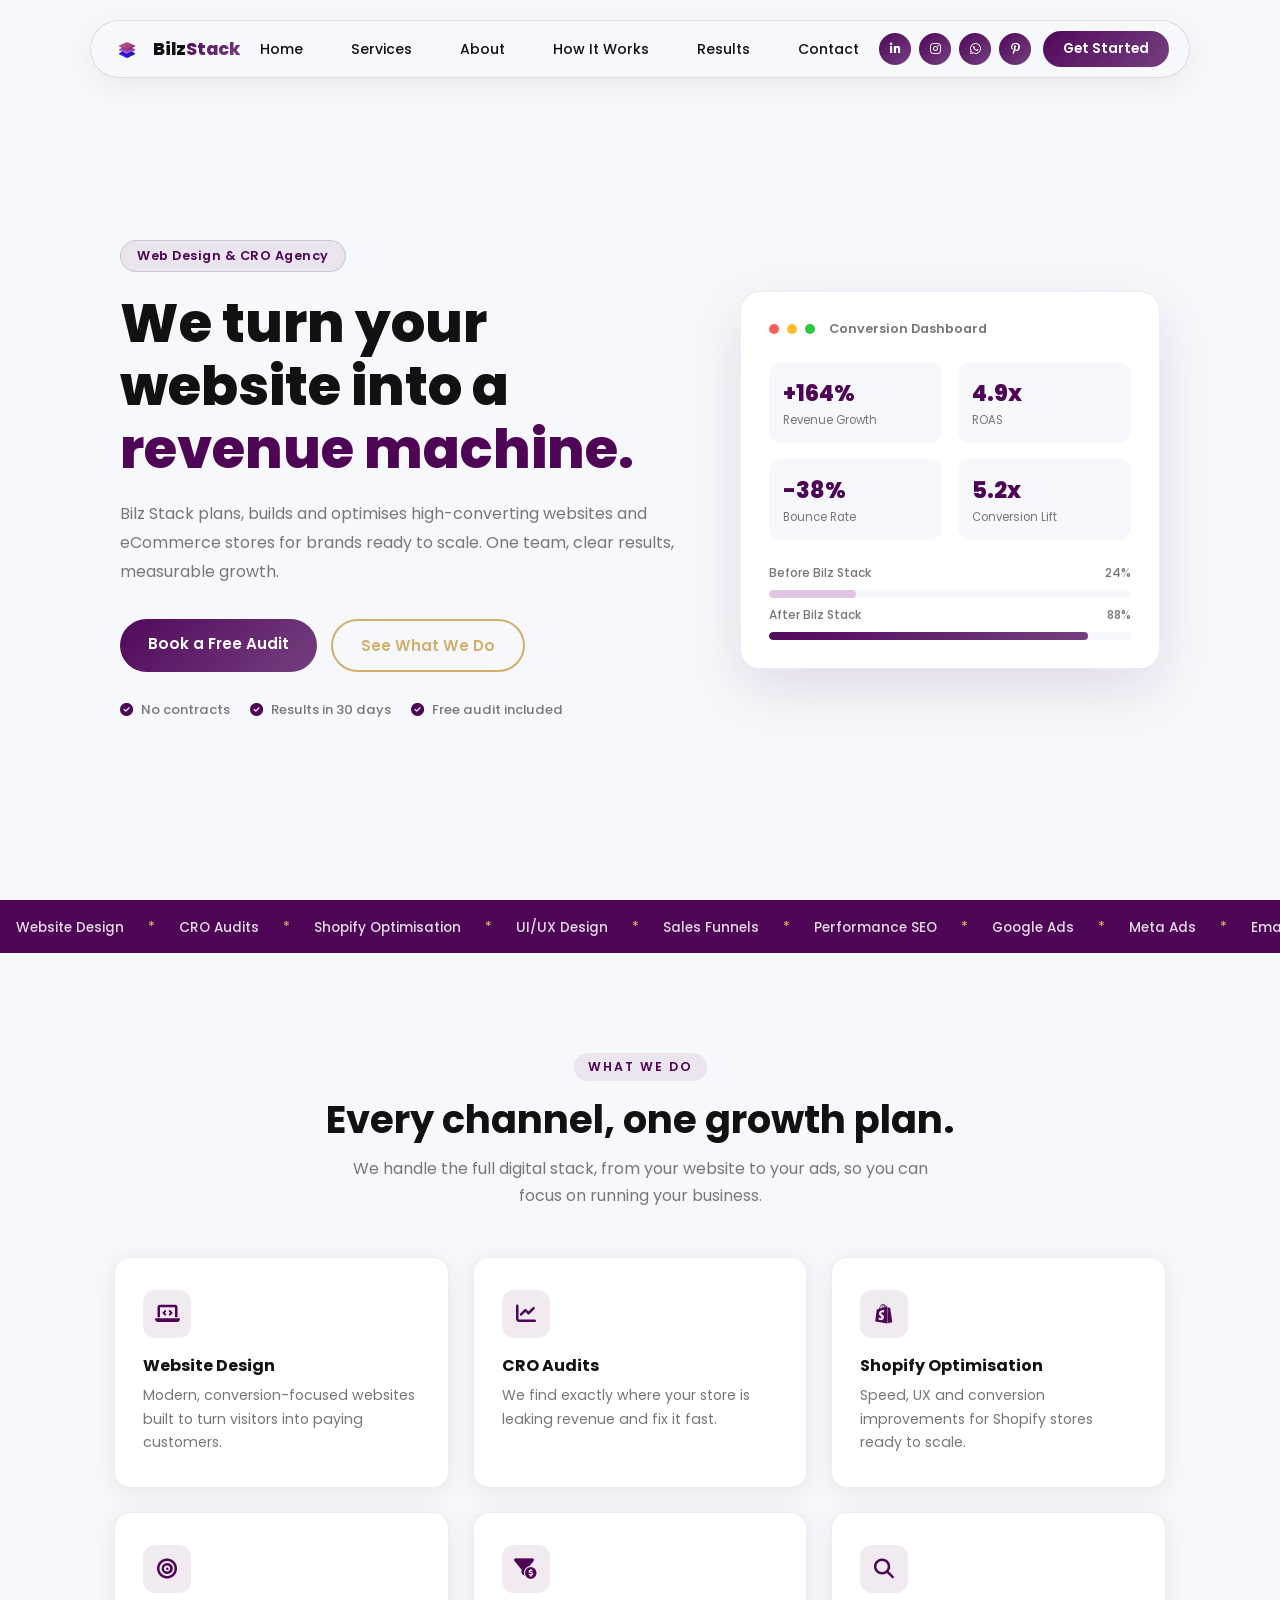
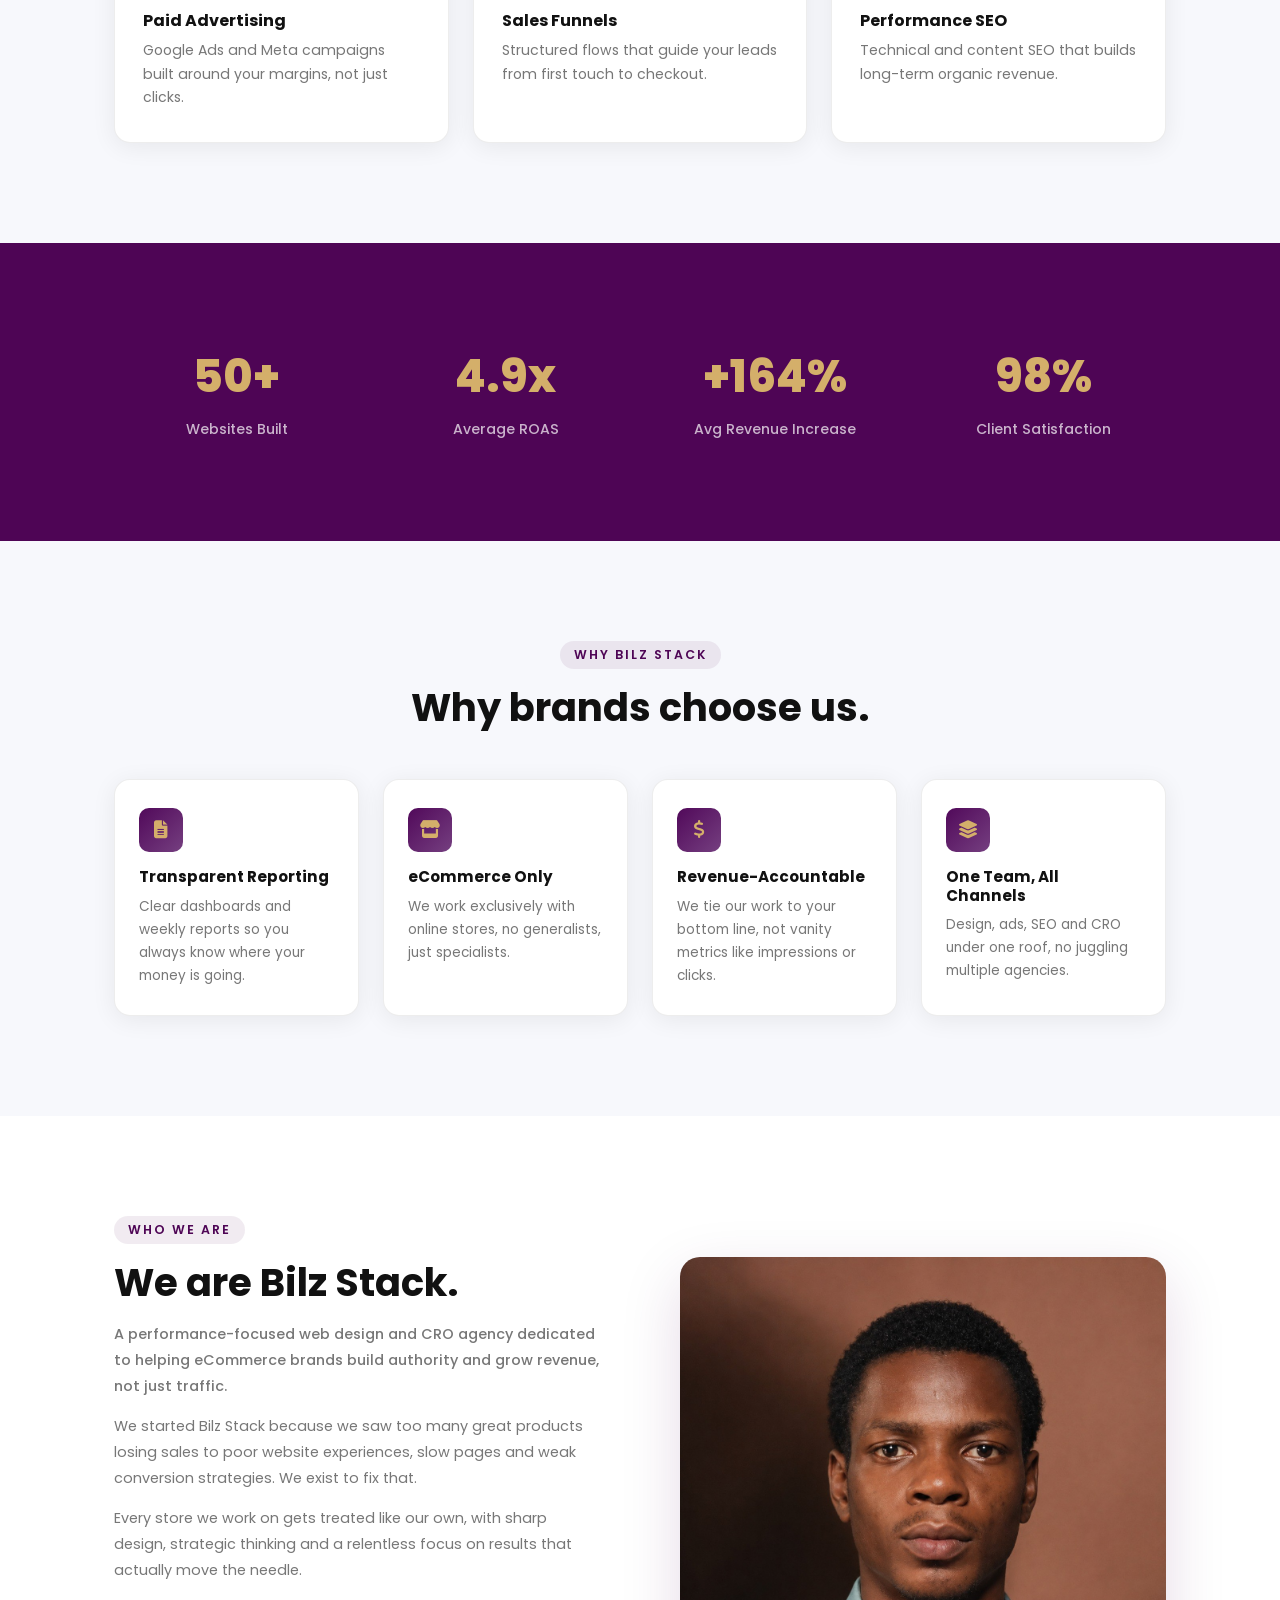
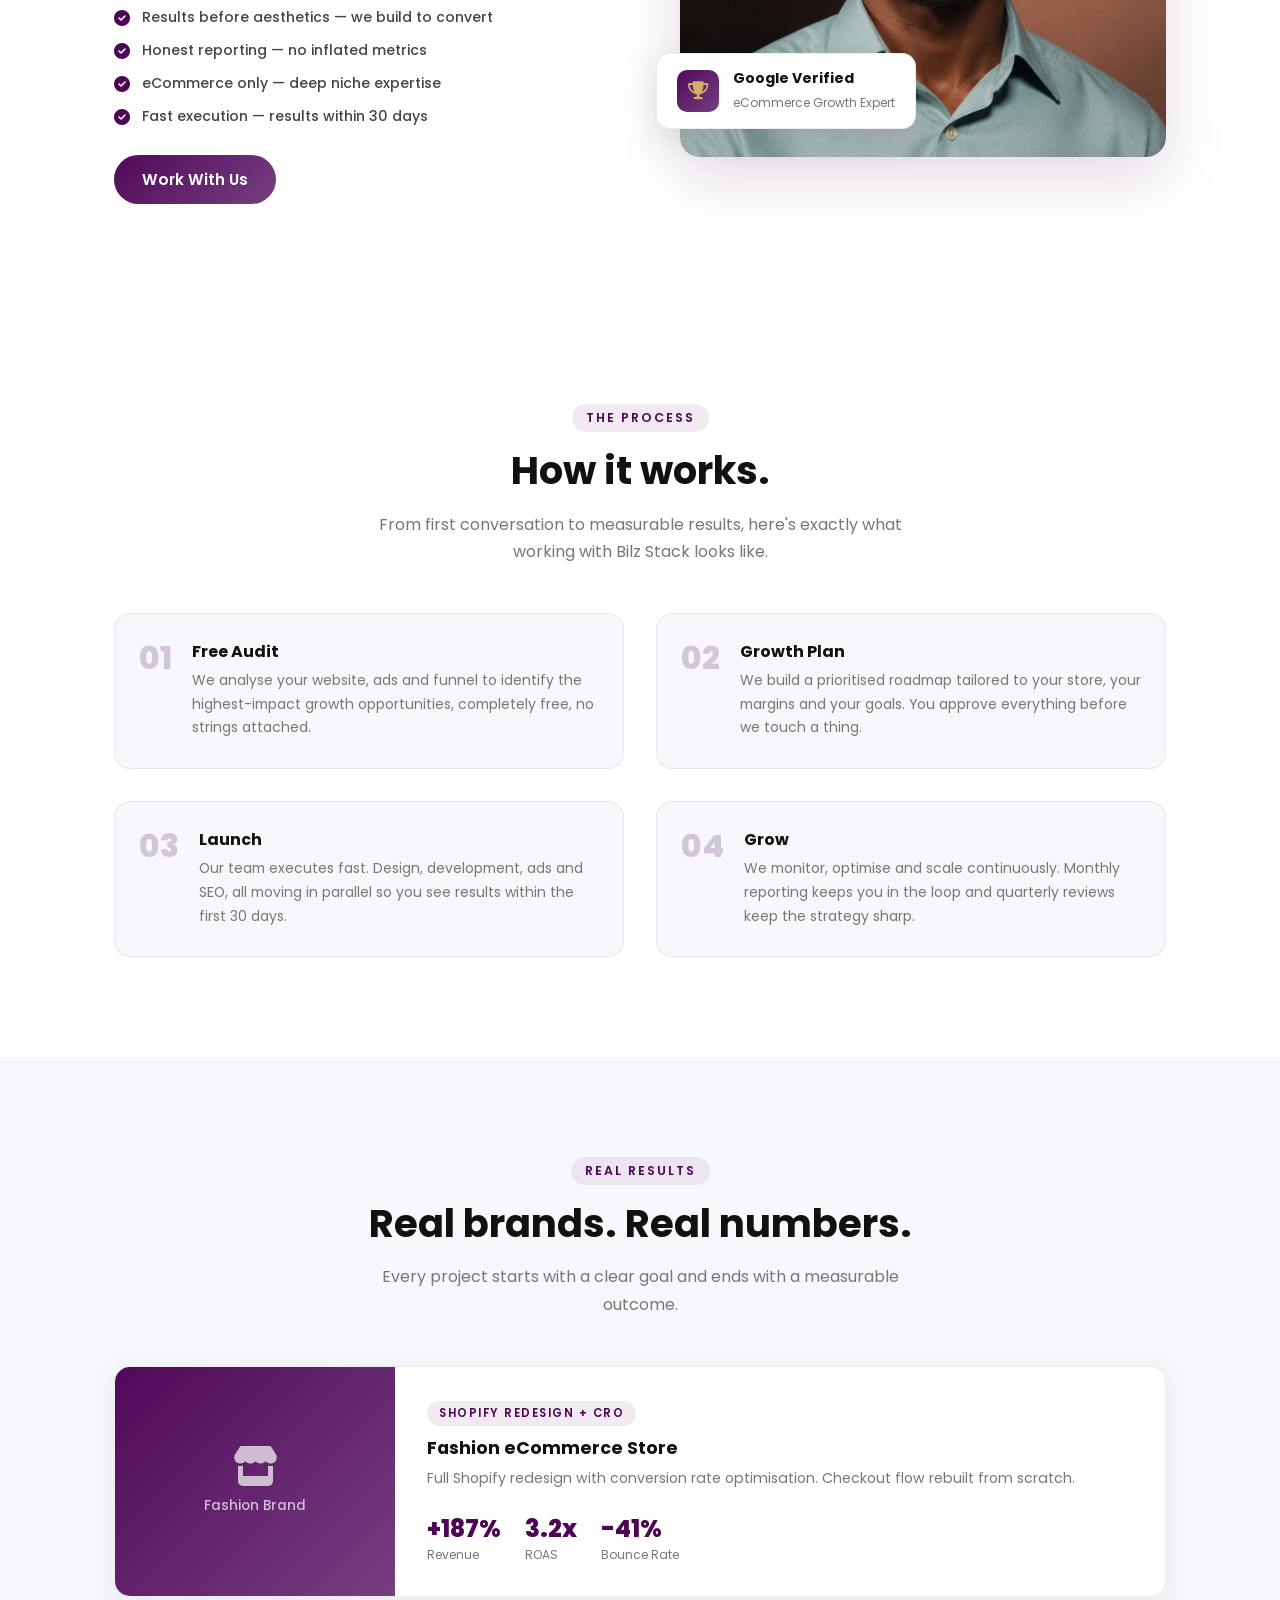
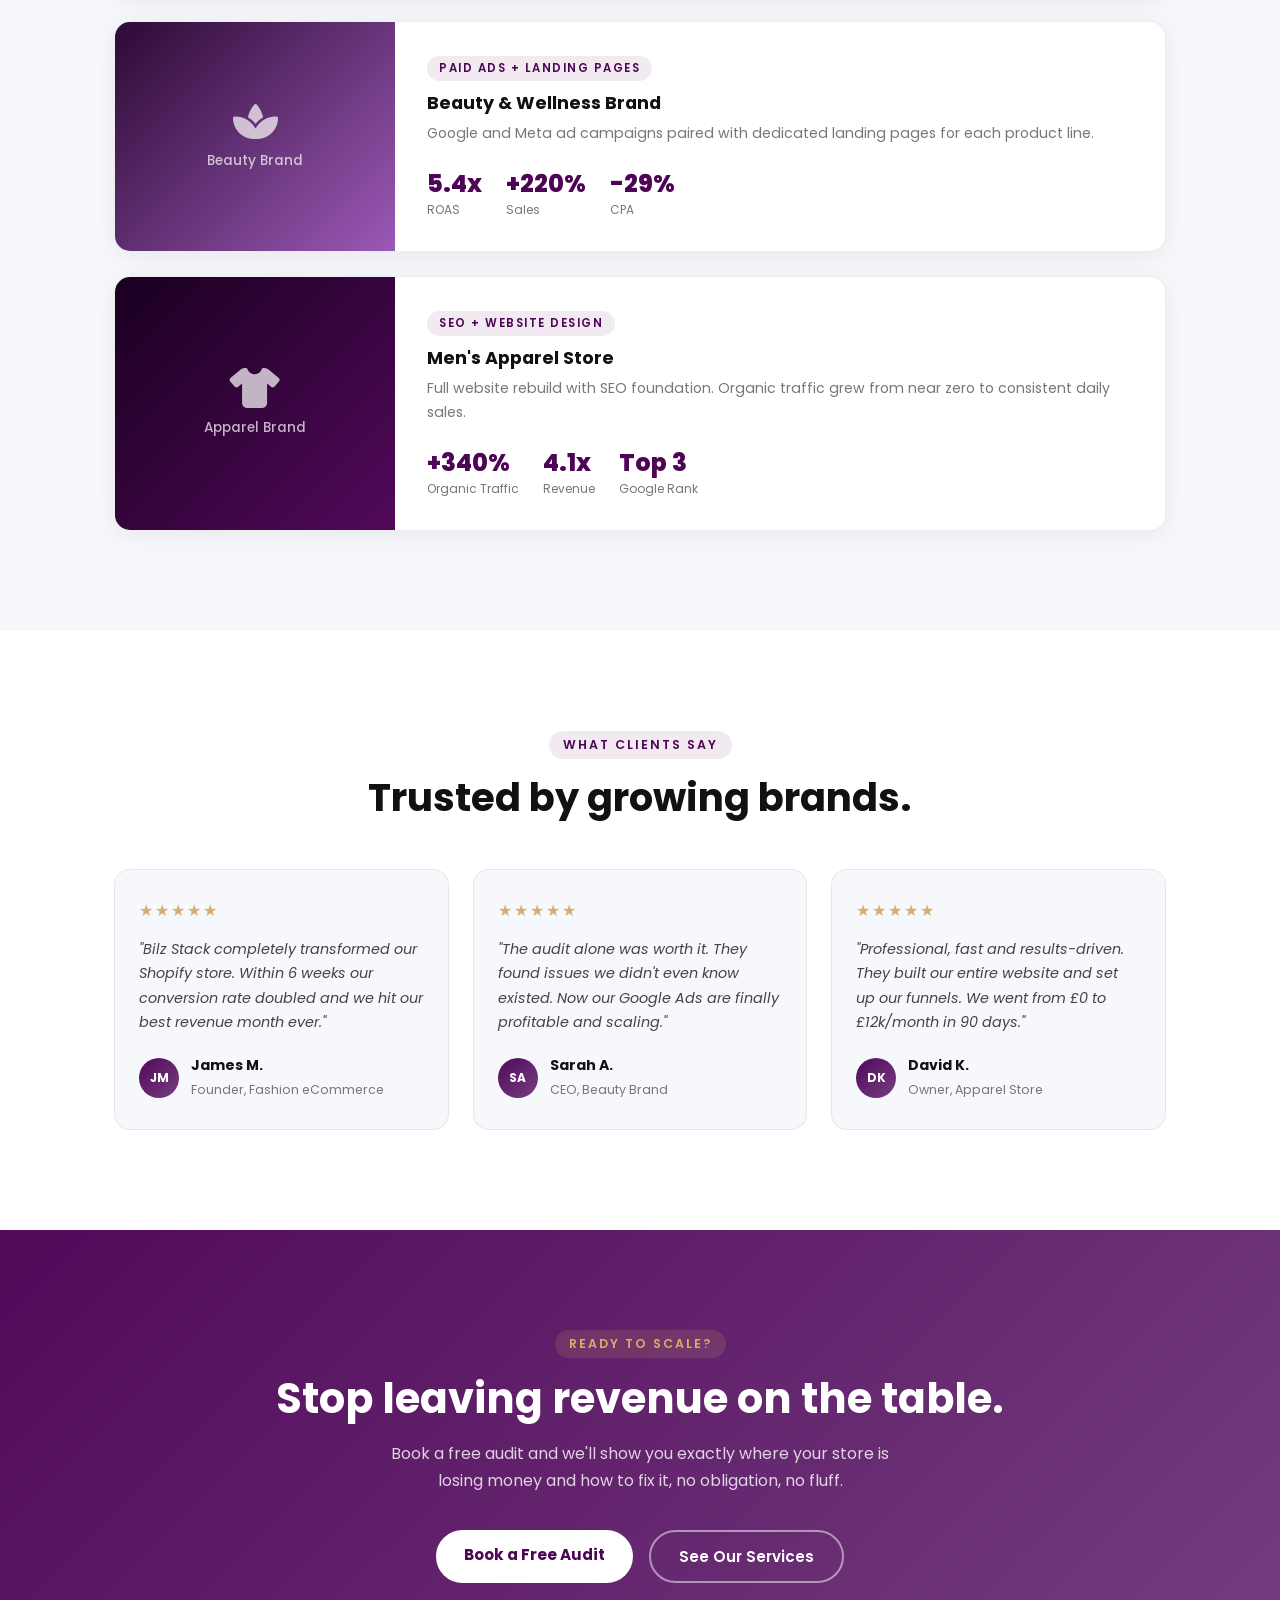
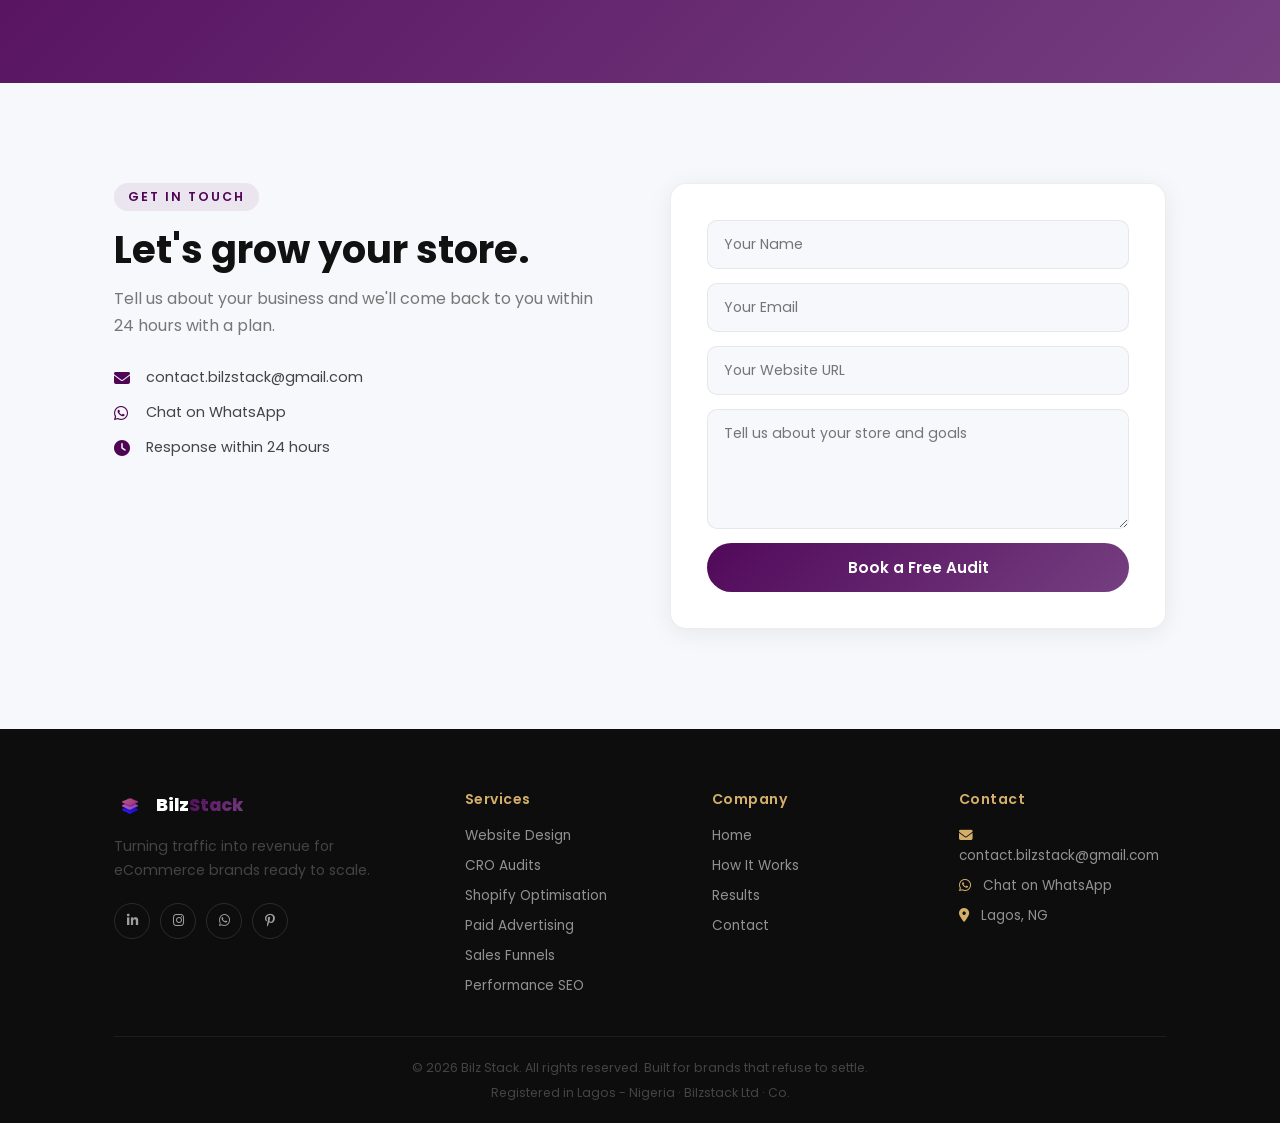
==== index.html @ 9644d984 "Update index.html" ====
<!DOCTYPE html>
<html lang="en">
<head>
  <meta charset="UTF-8">
  <meta name="viewport" content="width=device-width, initial-scale=1.0">
  <meta name="description" content="Bilz Stack — Strategic web design, CRO and digital marketing helping eCommerce brands build authority and increase revenue.">
  <title>Bilz Stack | Web Design & CRO Agency</title>
  <link href="https://fonts.googleapis.com/css2?family=Poppins:wght@300;400;500;600;700;800&display=swap" rel="stylesheet">
  <link rel="stylesheet" href="https://cdnjs.cloudflare.com/ajax/libs/font-awesome/6.5.0/css/all.min.css">
  <link rel="stylesheet" href="therealbilz.css">
</head>

<body>

  <!-- NAV -->
  <header class="nav-wrapper">
    <nav id="mainNav">
      <div class="nav-logo">
        <img src="assets/logo.png" alt="Bilz Stack" class="logo">
        <span class="nav-brand">Bilz<span>Stack</span></span>
      </div>
      <div class="nav-links" id="navLinks">
        <a href="#home">Home</a>
        <a href="#services">Services</a>
        <a href="#about">About</a>
        <a href="#how-it-works">How It Works</a>
        <a href="#results">Results</a>
        <a href="#contact">Contact</a>
      </div>
      <div class="nav-right">
        <div class="nav-socials">
          <a href="https://www.linkedin.com/in/okende-bilal-8105b73aa/" target="_blank" aria-label="LinkedIn"><i class="fab fa-linkedin-in"></i></a>
          <a href="https://www.instagram.com/bilz_stack/" target="_blank" aria-label="Instagram"><i class="fab fa-instagram"></i></a>
          <a href="https://wa.me/2347040472936" target="_blank" aria-label="WhatsApp"><i class="fab fa-whatsapp"></i></a>
          <a href="https://pin.it/4dkj9r1wr" target="_blank" aria-label="Pinterest"><i class="fab fa-pinterest-p"></i></a>
        </div>
        <a href="#contact" class="nav-cta">Get Started</a>
        <button class="hamburger" id="hamburger" aria-label="Menu">
          <span></span><span></span><span></span>
        </button>
      </div>
    </nav>
  </header>

  <!-- MOBILE MENU -->
  <div class="mobile-menu" id="mobileMenu">
    <div class="mobile-menu-inner">
      <div class="mobile-menu-links">
        <a href="#home" class="mobile-link">Home</a>
        <a href="#services" class="mobile-link">Services</a>
        <a href="#how-it-works" class="mobile-link">How It Works</a>
        <a href="#results" class="mobile-link">Results</a>
        <a href="#contact" class="mobile-link">Contact</a>
      </div>
      <div class="mobile-menu-socials">
        <a href="https://www.linkedin.com/in/okende-bilal-8105b73aa/" target="_blank"><i class="fab fa-linkedin-in"></i></a>
        <a href="https://www.instagram.com/bilz_stack/" target="_blank"><i class="fab fa-instagram"></i></a>
        <a href="https://wa.me/2347040472936" target="_blank"><i class="fab fa-whatsapp"></i></a>
        <a href="https://pin.it/4dkj9r1wr" target="_blank"><i class="fab fa-pinterest-p"></i></a>
      </div>
      <a href="#contact" class="btn mobile-cta mobile-link">Book a Free Audit</a>
      <p class="mobile-menu-tag"> Turning Traffic Into Revenue</p>
    </div>
  </div>
  <div class="menu-overlay" id="menuOverlay"></div>

  <!-- HERO -->
  <section id="home" class="hero">
    <div class="hero-content">
      <div class="hero-badge reveal"> Web Design & CRO Agency</div>
      <h1 class="reveal">
        We turn your website into a<br>
        <span id="rotating-text">revenue machine.</span>
      </h1>
      <p class="hero-sub reveal">Bilz Stack plans, builds and optimises high-converting websites and eCommerce stores for brands ready to scale. One team, clear results, measurable growth.</p>
      <div class="hero-btns reveal">
        <a href="#contact" class="btn">Book a Free Audit</a>
        <a href="#services" class="btn btn-outline">See What We Do</a>
      </div>
      <div class="hero-trust reveal">
        <span><i class="fas fa-check-circle"></i> No contracts</span>
        <span><i class="fas fa-check-circle"></i> Results in 30 days</span>
        <span><i class="fas fa-check-circle"></i> Free audit included</span>
      </div>
    </div>
    <div class="hero-visual reveal">
      <div class="hero-card">
        <div class="hero-card-header">
          <span class="dot red"></span><span class="dot yellow"></span><span class="dot green"></span>
          <span class="hero-card-title">Conversion Dashboard</span>
        </div>
        <div class="hero-stats-grid">
          <div class="hero-stat">
            <span class="stat-val">+164%</span>
            <span class="stat-label">Revenue Growth</span>
          </div>
          <div class="hero-stat">
            <span class="stat-val">4.9x</span>
            <span class="stat-label">ROAS</span>
          </div>
          <div class="hero-stat">
            <span class="stat-val">-38%</span>
            <span class="stat-label">Bounce Rate</span>
          </div>
          <div class="hero-stat">
            <span class="stat-val">5.2x</span>
            <span class="stat-label">Conversion Lift</span>
          </div>
        </div>
        <div class="hero-bar-wrap">
          <div class="hero-bar-label"><span>Before Bilz Stack</span><span>24%</span></div>
          <div class="hero-bar"><div class="hero-bar-fill low"></div></div>
          <div class="hero-bar-label"><span>After Bilz Stack</span><span>88%</span></div>
          <div class="hero-bar"><div class="hero-bar-fill high"></div></div>
        </div>
      </div>
    </div>
  </section>

  <!-- TICKER -->
  <div class="ticker-wrap">
    <div class="ticker">
      <span>Website Design</span>
      <span class="ticker-dot">*</span>
      <span>CRO Audits</span>
      <span class="ticker-dot">*</span>
      <span>Shopify Optimisation</span>
      <span class="ticker-dot">*</span>
      <span>UI/UX Design</span>
      <span class="ticker-dot">*</span>
      <span>Sales Funnels</span>
      <span class="ticker-dot">*</span>
      <span>Performance SEO</span>
      <span class="ticker-dot">*</span>
      <span>Google Ads</span>
      <span class="ticker-dot">*</span>
      <span>Meta Ads</span>
      <span class="ticker-dot">*</span>
      <span>Email Marketing</span>
      <span class="ticker-dot">*</span>
      <span>Website Design</span>
      <span class="ticker-dot">*</span>
      <span>CRO Audits</span>
      <span class="ticker-dot">*</span>
      <span>Shopify Optimisation</span>
      <span class="ticker-dot">*</span>
      <span>UI/UX Design</span>
      <span class="ticker-dot">*</span>
      <span>Sales Funnels</span>
      <span class="ticker-dot">*</span>
      <span>Performance SEO</span>
      <span class="ticker-dot">*</span>
      <span>Google Ads</span>
      <span class="ticker-dot">*</span>
      <span>Meta Ads</span>
      <span class="ticker-dot">*</span>
      <span>Email Marketing</span>
      <span class="ticker-dot">*</span>
    </div>
  </div>

  <!-- SERVICES -->
  <section id="services" class="services">
    <div class="section-inner">
      <div class="section-label reveal">What We Do</div>
      <h2 class="reveal">Every channel, one growth plan.</h2>
      <p class="section-sub reveal">We handle the full digital stack, from your website to your ads, so you can focus on running your business.</p>
      <div class="services-grid">
        <div class="service-card reveal reveal-delay-1">
          <div class="service-icon"><i class="fas fa-laptop-code"></i></div>
          <h3>Website Design</h3>
          <p>Modern, conversion-focused websites built to turn visitors into paying customers.</p>
        </div>
        <div class="service-card reveal reveal-delay-2">
          <div class="service-icon"><i class="fas fa-chart-line"></i></div>
          <h3>CRO Audits</h3>
          <p>We find exactly where your store is leaking revenue and fix it fast.</p>
        </div>
        <div class="service-card reveal reveal-delay-3">
          <div class="service-icon"><i class="fab fa-shopify"></i></div>
          <h3>Shopify Optimisation</h3>
          <p>Speed, UX and conversion improvements for Shopify stores ready to scale.</p>
        </div>
        <div class="service-card reveal reveal-delay-1">
          <div class="service-icon"><i class="fas fa-bullseye"></i></div>
          <h3>Paid Advertising</h3>
          <p>Google Ads and Meta campaigns built around your margins, not just clicks.</p>
        </div>
        <div class="service-card reveal reveal-delay-2">
          <div class="service-icon"><i class="fas fa-funnel-dollar"></i></div>
          <h3>Sales Funnels</h3>
          <p>Structured flows that guide your leads from first touch to checkout.</p>
        </div>
        <div class="service-card reveal reveal-delay-3">
          <div class="service-icon"><i class="fas fa-search"></i></div>
          <h3>Performance SEO</h3>
          <p>Technical and content SEO that builds long-term organic revenue.</p>
        </div>
      </div>
    </div>
  </section>

  <!-- STATS -->
  <section class="stats">
    <div class="section-inner">
      <div class="stats-grid">
        <div class="stat-block reveal reveal-delay-1">
          <span class="stat-number">50+</span>
          <span class="stat-desc">Websites Built</span>
        </div>
        <div class="stat-block reveal reveal-delay-2">
          <span class="stat-number">4.9x</span>
          <span class="stat-desc">Average ROAS</span>
        </div>
        <div class="stat-block reveal reveal-delay-3">
          <span class="stat-number">+164%</span>
          <span class="stat-desc">Avg Revenue Increase</span>
        </div>
        <div class="stat-block reveal reveal-delay-4">
          <span class="stat-number">98%</span>
          <span class="stat-desc">Client Satisfaction</span>
        </div>
      </div>
    </div>
  </section>

  <!-- WHY US -->
  <section class="why-us">
    <div class="section-inner">
      <div class="section-label reveal">Why Bilz Stack</div>
      <h2 class="reveal">Why brands choose us.</h2>
      <div class="why-grid">
        <div class="why-card reveal reveal-delay-1">
          <div class="why-icon"><i class="fas fa-file-alt"></i></div>
          <h3>Transparent Reporting</h3>
          <p>Clear dashboards and weekly reports so you always know where your money is going.</p>
        </div>
        <div class="why-card reveal reveal-delay-2">
          <div class="why-icon"><i class="fas fa-store"></i></div>
          <h3>eCommerce Only</h3>
          <p>We work exclusively with online stores, no generalists, just specialists.</p>
        </div>
        <div class="why-card reveal reveal-delay-3">
          <div class="why-icon"><i class="fas fa-dollar-sign"></i></div>
          <h3>Revenue-Accountable</h3>
          <p>We tie our work to your bottom line, not vanity metrics like impressions or clicks.</p>
        </div>
        <div class="why-card reveal reveal-delay-4">
          <div class="why-icon"><i class="fas fa-layer-group"></i></div>
          <h3>One Team, All Channels</h3>
          <p>Design, ads, SEO and CRO under one roof, no juggling multiple agencies.</p>
        </div>
      </div>
    </div>
  </section>
  
    <!-- ABOUT -->
  <section id="about" class="about">
    <div class="section-inner about-inner">
      <div class="about-left reveal">
        <div class="section-label">Who We Are</div>
        <h2>We are Bilz Stack.</h2>
        <p class="about-lead">A performance-focused web design and CRO agency dedicated to helping eCommerce brands build authority and grow revenue, not just traffic.</p>
        <p>We started Bilz Stack because we saw too many great products losing sales to poor website experiences, slow pages and weak conversion strategies. We exist to fix that.</p>
        <p>Every store we work on gets treated like our own, with sharp design, strategic thinking and a relentless focus on results that actually move the needle.</p>
        <div class="about-values">
          <div class="about-value">
            <i class="fas fa-check-circle"></i>
            <span>Results before aesthetics — we build to convert</span>
          </div>
          <div class="about-value">
            <i class="fas fa-check-circle"></i>
            <span>Honest reporting — no inflated metrics</span>
          </div>
          <div class="about-value">
            <i class="fas fa-check-circle"></i>
            <span>eCommerce only — deep niche expertise</span>
          </div>
          <div class="about-value">
            <i class="fas fa-check-circle"></i>
            <span>Fast execution — results within 30 days</span>
          </div>
        </div>
        <a href="#contact" class="btn" style="margin-top: 28px; display: inline-block;">Work With Us</a>
      </div>
      <div class="about-right reveal reveal-delay-2">
        <div class="about-img-wrap">
          <img src="assets/about.png" alt="Bilal Okende — Bilz Stack" class="about-img">
          <div class="about-card">
            <div class="about-card-icon"><i class="fas fa-trophy"></i></div>
            <div>
              <strong>Google Verified</strong>
              <span>eCommerce Growth Expert</span>
            </div>
          </div>
        </div>
      </div>
    </div>
  </section>

  <!-- HOW IT WORKS -->
  <section id="how-it-works" class="how-it-works">
    <div class="section-inner">
      <div class="section-label reveal">The Process</div>
      <h2 class="reveal">How it works.</h2>
      <p class="section-sub reveal">From first conversation to measurable results, here's exactly what working with Bilz Stack looks like.</p>
      <div class="steps-grid">
        <div class="step reveal reveal-delay-1">
          <div class="step-number">01</div>
          <div class="step-content">
            <h3>Free Audit</h3>
            <p>We analyse your website, ads and funnel to identify the highest-impact growth opportunities, completely free, no strings attached.</p>
          </div>
        </div>
        <div class="step reveal reveal-delay-2">
          <div class="step-number">02</div>
          <div class="step-content">
            <h3>Growth Plan</h3>
            <p>We build a prioritised roadmap tailored to your store, your margins and your goals. You approve everything before we touch a thing.</p>
          </div>
        </div>
        <div class="step reveal reveal-delay-3">
          <div class="step-number">03</div>
          <div class="step-content">
            <h3>Launch</h3>
            <p>Our team executes fast. Design, development, ads and SEO, all moving in parallel so you see results within the first 30 days.</p>
          </div>
        </div>
        <div class="step reveal reveal-delay-4">
          <div class="step-number">04</div>
          <div class="step-content">
            <h3>Grow</h3>
            <p>We monitor, optimise and scale continuously. Monthly reporting keeps you in the loop and quarterly reviews keep the strategy sharp.</p>
          </div>
        </div>
      </div>
    </div>
  </section>

  <!-- CASE STUDIES -->
  <section id="results" class="results">
    <div class="section-inner">
      <div class="section-label reveal">Real Results</div>
      <h2 class="reveal">Real brands. Real numbers.</h2>
      <p class="section-sub reveal">Every project starts with a clear goal and ends with a measurable outcome.</p>
      <div class="results-grid">
        <div class="result-card reveal reveal-delay-1">
          <div class="result-img placeholder-img">
            <div class="placeholder-content"><i class="fas fa-store"></i><span>Fashion Brand</span></div>
          </div>
          <div class="result-info">
            <span class="result-tag">Shopify Redesign + CRO</span>
            <h3>Fashion eCommerce Store</h3>
            <p>Full Shopify redesign with conversion rate optimisation. Checkout flow rebuilt from scratch.</p>
            <div class="result-metrics">
              <div class="result-metric"><span class="metric-val">+187%</span><span class="metric-label">Revenue</span></div>
              <div class="result-metric"><span class="metric-val">3.2x</span><span class="metric-label">ROAS</span></div>
              <div class="result-metric"><span class="metric-val">-41%</span><span class="metric-label">Bounce Rate</span></div>
            </div>
          </div>
        </div>
        <div class="result-card reveal reveal-delay-2">
          <div class="result-img placeholder-img two">
            <div class="placeholder-content"><i class="fas fa-spa"></i><span>Beauty Brand</span></div>
          </div>
          <div class="result-info">
            <span class="result-tag">Paid Ads + Landing Pages</span>
            <h3>Beauty & Wellness Brand</h3>
            <p>Google and Meta ad campaigns paired with dedicated landing pages for each product line.</p>
            <div class="result-metrics">
              <div class="result-metric"><span class="metric-val">5.4x</span><span class="metric-label">ROAS</span></div>
              <div class="result-metric"><span class="metric-val">+220%</span><span class="metric-label">Sales</span></div>
              <div class="result-metric"><span class="metric-val">-29%</span><span class="metric-label">CPA</span></div>
            </div>
          </div>
        </div>
        <div class="result-card reveal reveal-delay-3">
          <div class="result-img placeholder-img three">
            <div class="placeholder-content"><i class="fas fa-tshirt"></i><span>Apparel Brand</span></div>
          </div>
          <div class="result-info">
            <span class="result-tag">SEO + Website Design</span>
            <h3>Men's Apparel Store</h3>
            <p>Full website rebuild with SEO foundation. Organic traffic grew from near zero to consistent daily sales.</p>
            <div class="result-metrics">
              <div class="result-metric"><span class="metric-val">+340%</span><span class="metric-label">Organic Traffic</span></div>
              <div class="result-metric"><span class="metric-val">4.1x</span><span class="metric-label">Revenue</span></div>
              <div class="result-metric"><span class="metric-val">Top 3</span><span class="metric-label">Google Rank</span></div>
            </div>
          </div>
        </div>
      </div>
    </div>
  </section>

  <!-- TESTIMONIALS -->
  <section class="testimonials">
    <div class="section-inner">
      <div class="section-label reveal">What Clients Say</div>
      <h2 class="reveal">Trusted by growing brands.</h2>
      <div class="testimonials-grid">
        <div class="testimonial-card reveal reveal-delay-1">
          <div class="stars">★★★★★</div>
          <p>"Bilz Stack completely transformed our Shopify store. Within 6 weeks our conversion rate doubled and we hit our best revenue month ever."</p>
          <div class="testimonial-author">
            <div class="author-avatar">JM</div>
            <div>
              <strong>James M.</strong>
              <span>Founder, Fashion eCommerce</span>
            </div>
          </div>
        </div>
        <div class="testimonial-card reveal reveal-delay-2">
          <div class="stars">★★★★★</div>
          <p>"The audit alone was worth it. They found issues we didn't even know existed. Now our Google Ads are finally profitable and scaling."</p>
          <div class="testimonial-author">
            <div class="author-avatar">SA</div>
            <div>
              <strong>Sarah A.</strong>
              <span>CEO, Beauty Brand</span>
            </div>
          </div>
        </div>
        <div class="testimonial-card reveal reveal-delay-3">
          <div class="stars">★★★★★</div>
          <p>"Professional, fast and results-driven. They built our entire website and set up our funnels. We went from £0 to £12k/month in 90 days."</p>
          <div class="testimonial-author">
            <div class="author-avatar">DK</div>
            <div>
              <strong>David K.</strong>
              <span>Owner, Apparel Store</span>
            </div>
          </div>
        </div>
      </div>
    </div>
  </section>

  <!-- CTA BANNER -->
  <section class="cta-banner">
    <div class="section-inner">
      <div class="cta-inner reveal">
        <div class="section-label light">Ready to scale?</div>
        <h2>Stop leaving revenue on the table.</h2>
        <p>Book a free audit and we'll show you exactly where your store is losing money and how to fix it, no obligation, no fluff.</p>
        <div class="cta-btns">
          <a href="#contact" class="btn btn-white">Book a Free Audit</a>
          <a href="#services" class="btn btn-outline-white">See Our Services</a>
        </div>
      </div>
    </div>
  </section>

  <!-- CONTACT -->
  <section id="contact" class="contact">
    <div class="section-inner contact-inner">
      <div class="contact-left reveal">
        <div class="section-label">Get In Touch</div>
        <h2>Let's grow your store.</h2>
        <p>Tell us about your business and we'll come back to you within 24 hours with a plan.</p>
        <div class="contact-points">
          <div class="contact-point"><i class="fas fa-envelope"></i><span>contact.bilzstack@gmail.com</span></div>
          <div class="contact-point"><i class="fab fa-whatsapp"></i><span>Chat on WhatsApp</span></div>
          <div class="contact-point"><i class="fas fa-clock"></i><span>Response within 24 hours</span></div>
        </div>
      </div>
      <div class="contact-right reveal reveal-delay-2">
        <form name="contact" method="POST" data-netlify="true" action="/thank-you.html" netlify-honeypot="bot-field">
          <input type="hidden" name="form-name" value="contact">
          <input type="hidden" name="bot-field">
          <input type="text" name="name" placeholder="Your Name" autocomplete="name" required>
          <input type="email" name="email" placeholder="Your Email" autocomplete="email" required>
          <input type="text" name="website" placeholder="Your Website URL" autocomplete="off">
          <textarea name="message" placeholder="Tell us about your store and goals" autocomplete="off" required></textarea>
          <button type="submit" class="btn full-width">Book a Free Audit</button>
        </form>
      </div>
    </div>
  </section>

  <!-- FOOTER -->
  <footer>
    <div class="footer-inner">
      <div class="footer-top">
        <div class="footer-col brand-col">
          <div class="footer-logo">
            <img src="assets/logo.png" alt="Bilz Stack" class="logo">
            <span class="footer-brand-name">Bilz<span>Stack</span></span>
          </div>
          <p>Turning traffic into revenue for eCommerce brands ready to scale.</p>
          <div class="footer-socials">
            <a href="#" target="_blank"><i class="fab fa-linkedin-in"></i></a>
            <a href="#" target="_blank"><i class="fab fa-instagram"></i></a>
            <a href="#" target="_blank"><i class="fab fa-whatsapp"></i></a>
            <a href="#" target="_blank"><i class="fab fa-pinterest-p"></i></a>
          </div>
        </div>
        <div class="footer-col">
          <h4>Services</h4>
          <ul>
            <li><a href="#services">Website Design</a></li>
            <li><a href="#services">CRO Audits</a></li>
            <li><a href="#services">Shopify Optimisation</a></li>
            <li><a href="#services">Paid Advertising</a></li>
            <li><a href="#services">Sales Funnels</a></li>
            <li><a href="#services">Performance SEO</a></li>
          </ul>
        </div>
        <div class="footer-col">
          <h4>Company</h4>
          <ul>
            <li><a href="#home">Home</a></li>
            <li><a href="#how-it-works">How It Works</a></li>
            <li><a href="#results">Results</a></li>
            <li><a href="#contact">Contact</a></li>
          </ul>
        </div>
        <div class="footer-col">
          <h4>Contact</h4>
          <ul>
            <li><i class="fas fa-envelope"></i>contact.bilzstack@gmail.com</li>
            <li><i class="fab fa-whatsapp"></i> Chat on WhatsApp</li>
            <li><i class="fas fa-map-marker-alt"></i> Lagos, NG </li>
          </ul>
        </div>
      </div>
      <div class="footer-bottom">
        <p>© 2026 Bilz Stack. All rights reserved. Built for brands that refuse to settle.</p>
        <p>Registered in Lagos - Nigeria · Bilzstack Ltd · Co.</p>
      </div>
    </div>
  </footer>

  <!-- MOBILE MENU + PARALLAX SCRIPTS -->
  <script>
    // NAV
    const nav = document.getElementById('mainNav');
    const navLinks = nav.querySelectorAll('a');
    const hamburger = document.getElementById('hamburger');
    const mobileMenu = document.getElementById('mobileMenu');
    const menuOverlay = document.getElementById('menuOverlay');
    const mobileLinks = document.querySelectorAll('.mobile-link');

    function openMenu() {
      hamburger.classList.add('active');
      mobileMenu.classList.add('open');
      menuOverlay.classList.add('active');
      document.body.style.overflow = 'hidden';
    }

    function closeMenu() {
      hamburger.classList.remove('active');
      mobileMenu.classList.remove('open');
      menuOverlay.classList.remove('active');
      document.body.style.overflow = '';
    }

    hamburger.addEventListener('click', () => {
      mobileMenu.classList.contains('open') ? closeMenu() : openMenu();
    });

    menuOverlay.addEventListener('click', closeMenu);
    mobileLinks.forEach(l => l.addEventListener('click', closeMenu));

    // ROTATING TEXT
    const phrases = ['revenue machine.', 'conversion engine.', 'growth system.', 'competitive edge.', 'best asset.'];
    let idx = 0;
    const rotEl = document.getElementById('rotating-text');

    function rotateText() {
      rotEl.classList.add('slide-out');
      setTimeout(() => {
        idx = (idx + 1) % phrases.length;
        rotEl.textContent = phrases[idx];
        rotEl.classList.remove('slide-out');
        rotEl.classList.add('slide-in');
        setTimeout(() => rotEl.classList.remove('slide-in'), 500);
      }, 400);
    }

    rotEl.classList.add('slide-in');
    setTimeout(() => rotEl.classList.remove('slide-in'), 500);
    setInterval(rotateText, 3000);

    // NAV SCROLL BEHAVIOR
    window.addEventListener('scroll', () => {
      const scrollY = window.scrollY;

      if (scrollY > 80) {
        nav.classList.add('scrolled');
      } else {
        nav.classList.remove('scrolled');
      }

      // REVEAL
      document.querySelectorAll('.reveal').forEach(el => {
        if (el.getBoundingClientRect().top < window.innerHeight * 0.88) {
          el.classList.add('visible');
        }
      });
    });

    // ANIMATE BARS ON LOAD
    setTimeout(() => {
      document.querySelectorAll('.hero-bar-fill').forEach(b => b.classList.add('animated'));
    }, 800);
  </script>

</body>
</html>
---- therealbilz.css ----
/* ===========================
   VARIABLES
=========================== */
:root {
  --primary: #4e0555;
  --primary-light: #753f80;
  --gradient: linear-gradient(135deg, #51095a, #753f80);
  --gold: #d4af6a;
  --bg: #f7f8fc;
  --bg-card: #ffffff;
  --text-dark: #111111;
  --text-mid: #444444;
  --text-light: #777777;
  --border: rgba(0,0,0,0.07);
  --shadow: 0 4px 24px rgba(0,0,0,0.07);
  --shadow-hover: 0 12px 40px rgba(78,5,85,0.15);
  --radius: 16px;
  --radius-sm: 10px;
}

/* ===========================
   BASE
=========================== */
*, *::before, *::after { box-sizing: border-box; margin: 0; padding: 0; }

html { scroll-behavior: smooth; }

body {
  font-family: 'Poppins', sans-serif;
  background: var(--bg);
  color: var(--text-dark);
  overflow-x: hidden;
}

h1, h2, h3 { font-weight: 700; line-height: 1.2; }
h2 { font-size: 2.4rem; margin-bottom: 16px; }
p { line-height: 1.7; color: var(--text-mid); }
a { text-decoration: none; transition: all 0.3s ease; }
img { max-width: 100%; }

.section-inner {
  max-width: 1100px;
  margin: 0 auto;
  padding: 0 24px;
}

.section-label {
  display: inline-block;
  font-size: 0.78rem;
  font-weight: 600;
  letter-spacing: 2px;
  text-transform: uppercase;
  color: var(--primary);
  background: rgba(78,5,85,0.08);
  padding: 5px 14px;
  border-radius: 20px;
  margin-bottom: 16px;
}

.section-label.light {
  color: var(--gold);
  background: rgba(212,175,106,0.15);
}

.section-sub {
  max-width: 580px;
  margin: 0 auto 48px;
  text-align: center;
  color: var(--text-light);
  font-size: 1rem;
}

/* ===========================
   BUTTONS
=========================== */
.btn {
  display: inline-block;
  padding: 13px 28px;
  border-radius: 30px;
  background: var(--gradient);
  color: #fff;
  font-weight: 600;
  font-size: 0.95rem;
  border: none;
  cursor: pointer;
  font-family: 'Poppins', sans-serif;
  transition: 0.3s ease;
}

.btn:hover {
  transform: translateY(-3px);
  box-shadow: 0 10px 28px rgba(78,5,85,0.3);
  color: #fff;
}

.btn-outline {
  background: transparent;
  border: 2px solid var(--gold);
  color: var(--gold);
}

.btn-outline:hover {
  background: var(--gold);
  color: #111;
}

.btn-white {
  background: #fff;
  color: var(--primary);
  font-weight: 700;
}

.btn-white:hover {
  background: var(--gold);
  color: #111;
  transform: translateY(-3px);
}

.btn-outline-white {
  background: transparent;
  border: 2px solid rgba(255,255,255,0.5);
  color: #fff;
}

.btn-outline-white:hover {
  border-color: #fff;
  background: rgba(255,255,255,0.1);
}

.full-width { width: 100%; text-align: center; }

/* ===========================
   NAV
=========================== */
.nav-wrapper {
  position: fixed;
  top: 20px;
  width: 100%;
  display: flex;
  justify-content: center;
  z-index: 1000;
}

#mainNav {
  display: flex;
  align-items: center;
  justify-content: space-between;
  width: 92%;
  max-width: 1100px;
  padding: 10px 20px;
  border-radius: 50px;
  background: rgba(247,248,252,0.6);
  backdrop-filter: blur(16px);
  -webkit-backdrop-filter: blur(16px);
  border: 1px solid rgba(78,5,85,0.12);
  box-shadow: 0 8px 32px rgba(0,0,0,0.06);
  transition: 0.3s ease;
}

#mainNav.scrolled {
  background: rgba(255,255,255,0.95);
  box-shadow: 0 8px 32px rgba(0,0,0,0.1);
}

.nav-logo {
  display: flex;
  align-items: center;
  gap: 10px;
}

.logo { height: 32px; width: auto; }

.nav-brand {
  font-size: 1.1rem;
  font-weight: 800;
  color: var(--text-dark);
}

.nav-brand span {
  background: var(--gradient);
  background-clip: text;
  -webkit-background-clip: text;
  -webkit-text-fill-color: transparent;
}

.nav-links {
  display: flex;
  align-items: center;
  gap: 28px;
}

.nav-links a {
  font-size: 0.88rem;
  font-weight: 500;
  color: var(--text-dark);
  padding: 5px 10px;
  border-radius: 20px;
  transition: 0.3s ease;
}

.nav-links a:hover {
  color: var(--primary);
  background: rgba(78,5,85,0.06);
}

.nav-right {
  display: flex;
  align-items: center;
  gap: 12px;
}

.nav-socials {
  display: flex;
  align-items: center;
  gap: 8px;
}

.nav-socials a {
  width: 32px;
  height: 32px;
  background: var(--gradient);
  border-radius: 50%;
  display: flex;
  align-items: center;
  justify-content: center;
  color: #fff;
  font-size: 12px;
  transition: 0.3s ease;
}

.nav-socials a:hover { transform: translateY(-2px); }

.nav-cta {
  display: inline-block;
  padding: 8px 20px;
  border-radius: 30px;
  background: var(--gradient);
  color: #fff;
  font-size: 0.85rem;
  font-weight: 600;
}

.nav-cta:hover {
  transform: translateY(-2px);
  box-shadow: 0 6px 20px rgba(78,5,85,0.25);
  color: #fff;
}

/* HAMBURGER */
.hamburger {
  display: none;
  flex-direction: column;
  justify-content: center;
  gap: 5px;
  background: transparent;
  border: none;
  cursor: pointer;
  padding: 6px;
}

.hamburger span {
  display: block;
  width: 22px;
  height: 2px;
  background: var(--text-dark);
  border-radius: 2px;
  transition: 0.3s ease;
}

.hamburger.active span:nth-child(1) { transform: translateY(7px) rotate(45deg); }
.hamburger.active span:nth-child(2) { opacity: 0; }
.hamburger.active span:nth-child(3) { transform: translateY(-7px) rotate(-45deg); }

/* MOBILE MENU */
.mobile-menu {
  position: fixed;
  top: 0;
  right: -100%;
  width: 78%;
  max-width: 300px;
  height: 100vh;
  background: linear-gradient(160deg, #1a0020, #2d0a35);
  border-left: 1px solid rgba(212,175,106,0.15);
  z-index: 2000;
  transition: right 0.4s cubic-bezier(0.4,0,0.2,1);
  display: flex;
  align-items: center;
  justify-content: center;
}

.mobile-menu.open { right: 0; }

.mobile-menu-inner {
  display: flex;
  flex-direction: column;
  align-items: center;
  gap: 32px;
  padding: 40px 20px;
  width: 100%;
}

.mobile-menu-links {
  display: flex;
  flex-direction: column;
  align-items: center;
  gap: 24px;
}

.mobile-link {
  font-size: 1.2rem;
  font-weight: 600;
  color: #fff;
  text-decoration: none;
  transition: 0.3s ease;
}

.mobile-link:hover { color: var(--gold); }

.mobile-cta {
  font-size: 0.9rem;
  padding: 11px 28px;
}

.mobile-menu-socials {
  display: flex;
  gap: 12px;
  justify-content: center;
}

.mobile-menu-socials a {
  width: 38px;
  height: 38px;
  border-radius: 50%;
  border: 1px solid rgba(212,175,106,0.3);
  display: flex;
  align-items: center;
  justify-content: center;
  color: var(--gold);
  font-size: 14px;
  transition: 0.3s ease;
}

.mobile-menu-socials a:hover {
  background: var(--gold);
  color: #111;
  border-color: var(--gold);
}

.mobile-menu-tag {
  font-size: 0.72rem;
  color: rgba(255,255,255,0.3);
  letter-spacing: 1px;
  text-align: center;
}

.menu-overlay {
  position: fixed;
  inset: 0;
  background: rgba(0,0,0,0.5);
  backdrop-filter: blur(4px);
  z-index: 1500;
  opacity: 0;
  pointer-events: none;
  transition: opacity 0.4s ease;
}

.menu-overlay.active { opacity: 1; pointer-events: all; }

/* ===========================
   HERO
=========================== */
.hero {
  min-height: 100vh;
  display: flex;
  align-items: center;
  justify-content: space-between;
  gap: 40px;
  padding: 140px 80px 80px;
  max-width: 1200px;
  margin: 0 auto;
}

.hero-content {
  flex: 1;
  max-width: 580px;
}

.hero-badge {
  display: inline-block;
  background: rgba(78,5,85,0.08);
  color: var(--primary);
  border: 1px solid rgba(78,5,85,0.15);
  padding: 6px 16px;
  border-radius: 20px;
  font-size: 0.8rem;
  font-weight: 600;
  letter-spacing: 0.5px;
  margin-bottom: 20px;
}

.hero h1 {
  font-size: 3.4rem;
  font-weight: 800;
  line-height: 1.15;
  color: var(--text-dark);
  margin-bottom: 20px;
}

#rotating-text {
  color: var(--primary);
  display: inline-block;
  position: relative;
}

@keyframes slideUp {
  from { opacity: 0; transform: translateY(30px); filter: blur(4px); }
  to   { opacity: 1; transform: translateY(0);    filter: blur(0); }
}

@keyframes slideDown {
  from { opacity: 1; transform: translateY(0);    filter: blur(0); }
  to   { opacity: 0; transform: translateY(-30px); filter: blur(4px); }
}

#rotating-text.slide-out { animation: slideDown 0.4s cubic-bezier(0.4,0,0.2,1) forwards; }
#rotating-text.slide-in  { animation: slideUp  0.5s cubic-bezier(0.4,0,0.2,1) forwards; }

.hero-sub {
  font-size: 1rem;
  color: var(--text-light);
  margin-bottom: 32px;
  line-height: 1.8;
}

.hero-btns {
  display: flex;
  gap: 14px;
  flex-wrap: wrap;
  margin-bottom: 28px;
}

.hero-trust {
  display: flex;
  gap: 20px;
  flex-wrap: wrap;
}

.hero-trust span {
  font-size: 0.82rem;
  color: var(--text-light);
  font-weight: 500;
}

.hero-trust i { color: var(--primary); margin-right: 5px; }

/* HERO VISUAL CARD */
.hero-visual { flex: 1; max-width: 420px; }

.hero-card {
  background: #fff;
  border-radius: 20px;
  padding: 28px;
  box-shadow: 0 20px 60px rgba(78,5,85,0.12);
  border: 1px solid var(--border);
}

.hero-card-header {
  display: flex;
  align-items: center;
  gap: 8px;
  margin-bottom: 24px;
}

.dot { width: 10px; height: 10px; border-radius: 50%; }
.dot.red { background: #ff5f56; }
.dot.yellow { background: #ffbd2e; }
.dot.green { background: #27c93f; }

.hero-card-title {
  font-size: 0.8rem;
  font-weight: 600;
  color: var(--text-light);
  margin-left: 6px;
}

.hero-stats-grid {
  display: grid;
  grid-template-columns: 1fr 1fr;
  gap: 16px;
  margin-bottom: 24px;
}

.hero-stat {
  background: var(--bg);
  border-radius: 12px;
  padding: 14px;
  display: flex;
  flex-direction: column;
}

.stat-val {
  font-size: 1.4rem;
  font-weight: 800;
  color: var(--primary);
}

.stat-label {
  font-size: 0.72rem;
  color: var(--text-light);
  margin-top: 2px;
}

.hero-bar-wrap { display: flex; flex-direction: column; gap: 8px; }

.hero-bar-label {
  display: flex;
  justify-content: space-between;
  font-size: 0.75rem;
  color: var(--text-light);
  font-weight: 500;
}

.hero-bar {
  height: 8px;
  background: var(--bg);
  border-radius: 4px;
  overflow: hidden;
}

.hero-bar-fill {
  height: 100%;
  border-radius: 4px;
  width: 0;
  transition: width 1.2s cubic-bezier(0.4,0,0.2,1);
}

.hero-bar-fill.low { background: #e0c4e3; }
.hero-bar-fill.high { background: var(--gradient); }
.hero-bar-fill.animated.low  { width: 24%; }
.hero-bar-fill.animated.high { width: 88%; }

/* ===========================
   TICKER
=========================== */
.ticker-wrap {
  width: 100%;
  overflow: hidden;
  background: var(--primary);
  padding: 14px 0;
  white-space: nowrap;
}

.ticker {
  display: inline-block;
  animation: ticker 30s linear infinite;
}

.ticker span {
  font-size: 0.85rem;
  font-weight: 500;
  color: rgba(255,255,255,0.85);
  padding: 0 16px;
}

.ticker-dot { color: var(--gold) !important; padding: 0 4px !important; }

@keyframes ticker {
  from { transform: translateX(0); }
  to   { transform: translateX(-50%); }
}

/* ===========================
   SERVICES
=========================== */
.services {
  padding: 100px 0;
  text-align: center;
}

.services h2 { margin-bottom: 12px; }

.services-grid {
  display: grid;
  grid-template-columns: repeat(3, 1fr);
  gap: 24px;
  margin-top: 48px;
  text-align: left;
}

.service-card {
  background: var(--bg-card);
  border-radius: var(--radius);
  padding: 32px 28px;
  border: 1px solid var(--border);
  box-shadow: var(--shadow);
  transition: 0.3s ease;
}

.service-card:hover {
  transform: translateY(-6px);
  box-shadow: var(--shadow-hover);
  border-color: rgba(78,5,85,0.15);
}

.service-icon {
  width: 48px;
  height: 48px;
  background: rgba(78,5,85,0.08);
  border-radius: 12px;
  display: flex;
  align-items: center;
  justify-content: center;
  font-size: 20px;
  color: var(--primary);
  margin-bottom: 18px;
}

.service-card h3 {
  font-size: 1rem;
  font-weight: 700;
  margin-bottom: 8px;
  color: var(--text-dark);
}

.service-card p { font-size: 0.88rem; color: var(--text-light); }

/* ===========================
   STATS
=========================== */
.stats {
  padding: 80px 0;
  background: var(--primary);
}

.stats-grid {
  display: grid;
  grid-template-columns: repeat(4, 1fr);
  gap: 24px;
  text-align: center;
}

.stat-block { padding: 20px; }

.stat-number {
  display: block;
  font-size: 2.8rem;
  font-weight: 800;
  color: var(--gold);
  margin-bottom: 6px;
}

.stat-desc {
  font-size: 0.88rem;
  color: rgba(255,255,255,0.7);
  font-weight: 500;
}

/* ===========================
   WHY US
=========================== */
.why-us {
  padding: 100px 0;
  text-align: center;
}

.why-grid {
  display: grid;
  grid-template-columns: repeat(4, 1fr);
  gap: 24px;
  margin-top: 48px;
  text-align: left;
}

.why-card {
  background: var(--bg-card);
  border-radius: var(--radius);
  padding: 28px 24px;
  border: 1px solid var(--border);
  box-shadow: var(--shadow);
  transition: 0.3s ease;
}

.why-card:hover {
  transform: translateY(-6px);
  box-shadow: var(--shadow-hover);
}

.why-icon {
  width: 44px;
  height: 44px;
  background: var(--gradient);
  border-radius: 10px;
  display: flex;
  align-items: center;
  justify-content: center;
  color: var(--gold);
  font-size: 18px;
  margin-bottom: 16px;
}

.why-card h3 { font-size: 0.95rem; font-weight: 700; margin-bottom: 8px; }
.why-card p  { font-size: 0.85rem; color: var(--text-light); }

/* ===========================
   HOW IT WORKS
=========================== */
.how-it-works {
  padding: 100px 0;
  background: var(--bg-card);
  text-align: center;
}

.steps-grid {
  display: grid;
  grid-template-columns: repeat(2, 1fr);
  gap: 32px;
  margin-top: 48px;
  text-align: left;
}

.step {
  display: flex;
  gap: 20px;
  align-items: flex-start;
  background: var(--bg);
  border-radius: var(--radius);
  padding: 28px 24px;
  border: 1px solid var(--border);
  transition: 0.3s ease;
}

.step:hover { box-shadow: var(--shadow-hover); transform: translateY(-4px); }

.step-number {
  font-size: 2rem;
  font-weight: 800;
  color: var(--primary);
  opacity: 0.2;
  line-height: 1;
  flex-shrink: 0;
}

.step-content h3 { font-size: 1rem; font-weight: 700; margin-bottom: 8px; }
.step-content p  { font-size: 0.87rem; color: var(--text-light); }

/* ===========================
   RESULTS
=========================== */
.results { padding: 100px 0; text-align: center; }

.results-grid {
  display: flex;
  flex-direction: column;
  gap: 24px;
  margin-top: 48px;
  text-align: left;
}

.result-card {
  display: flex;
  gap: 0;
  background: var(--bg-card);
  border-radius: var(--radius);
  overflow: hidden;
  border: 1px solid var(--border);
  box-shadow: var(--shadow);
  transition: 0.3s ease;
}

.result-card:hover { box-shadow: var(--shadow-hover); transform: translateY(-4px); }

.result-img {
  width: 280px;
  flex-shrink: 0;
}

.placeholder-img {
  display: flex;
  align-items: center;
  justify-content: center;
  background: linear-gradient(135deg, #51095a, #753f80);
}

.placeholder-img.two   { background: linear-gradient(135deg, #2d0a35, #9b59b6); }
.placeholder-img.three { background: linear-gradient(135deg, #1a0020, #51095a); }

.placeholder-content {
  display: flex;
  flex-direction: column;
  align-items: center;
  gap: 10px;
  color: rgba(255,255,255,0.7);
}

.placeholder-content i    { font-size: 2.5rem; }
.placeholder-content span { font-size: 0.85rem; font-weight: 500; }

.result-info { padding: 32px; flex: 1; }

.result-tag {
  display: inline-block;
  font-size: 0.72rem;
  font-weight: 600;
  letter-spacing: 1.5px;
  text-transform: uppercase;
  color: var(--primary);
  background: rgba(78,5,85,0.08);
  padding: 4px 12px;
  border-radius: 20px;
  margin-bottom: 12px;
}

.result-info h3 { font-size: 1.1rem; margin-bottom: 8px; }
.result-info p  { font-size: 0.88rem; color: var(--text-light); margin-bottom: 20px; }

.result-metrics {
  display: flex;
  gap: 24px;
  flex-wrap: wrap;
}

.result-metric { display: flex; flex-direction: column; }

.metric-val {
  font-size: 1.5rem;
  font-weight: 800;
  color: var(--primary);
}

.metric-label { font-size: 0.75rem; color: var(--text-light); }

/* ===========================
   TESTIMONIALS
=========================== */
.testimonials {
  padding: 100px 0;
  background: var(--bg-card);
  text-align: center;
}

.testimonials-grid {
  display: grid;
  grid-template-columns: repeat(3, 1fr);
  gap: 24px;
  margin-top: 48px;
  text-align: left;
}

.testimonial-card {
  background: var(--bg);
  border-radius: var(--radius);
  padding: 28px 24px;
  border: 1px solid var(--border);
  transition: 0.3s ease;
}

.testimonial-card:hover { box-shadow: var(--shadow-hover); transform: translateY(-4px); }

.stars { color: var(--gold); font-size: 1rem; margin-bottom: 14px; letter-spacing: 2px; }

.testimonial-card p {
  font-size: 0.9rem;
  color: var(--text-mid);
  margin-bottom: 20px;
  font-style: italic;
}

.testimonial-author {
  display: flex;
  align-items: center;
  gap: 12px;
}

.author-avatar {
  width: 40px;
  height: 40px;
  border-radius: 50%;
  background: var(--gradient);
  color: #fff;
  display: flex;
  align-items: center;
  justify-content: center;
  font-size: 0.75rem;
  font-weight: 700;
  flex-shrink: 0;
}

.testimonial-author strong { display: block; font-size: 0.88rem; }
.testimonial-author span   { font-size: 0.78rem; color: var(--text-light); }

/* ===========================
   CTA BANNER
=========================== */
.cta-banner {
  padding: 100px 0;
  background: var(--gradient);
  text-align: center;
}

.cta-inner h2 { color: #fff; font-size: 2.6rem; margin-bottom: 16px; }

.cta-inner p {
  color: rgba(255,255,255,0.8);
  max-width: 520px;
  margin: 0 auto 36px;
}

.cta-btns { display: flex; gap: 16px; justify-content: center; flex-wrap: wrap; }

/* ===========================
   CONTACT
=========================== */
.contact { padding: 100px 0; }

.contact-inner {
  display: grid;
  grid-template-columns: 1fr 1fr;
  gap: 60px;
  align-items: start;
}

.contact-left h2 { margin-bottom: 12px; }
.contact-left p  { margin-bottom: 28px; color: var(--text-light); }

.contact-points { display: flex; flex-direction: column; gap: 14px; }

.contact-point {
  display: flex;
  align-items: center;
  gap: 12px;
  font-size: 0.9rem;
  color: var(--text-mid);
}

.contact-point i { color: var(--primary); font-size: 1rem; width: 20px; }

.contact-right form {
  display: flex;
  flex-direction: column;
  gap: 14px;
  background: var(--bg-card);
  padding: 36px;
  border-radius: var(--radius);
  box-shadow: var(--shadow);
  border: 1px solid var(--border);
}

.contact-right input,
.contact-right textarea {
  padding: 13px 16px;
  border-radius: var(--radius-sm);
  border: 1px solid var(--border);
  background: var(--bg);
  font-family: 'Poppins', sans-serif;
  font-size: 0.88rem;
  color: var(--text-dark);
  outline: none;
  transition: 0.3s ease;
}

.contact-right input:focus,
.contact-right textarea:focus {
  border-color: var(--primary);
  background: #fff;
}

.contact-right textarea { min-height: 120px; resize: vertical; }

/* ===========================
   FOOTER
=========================== */
footer {
  background: #0d0d0d;
  color: rgba(255,255,255,0.7);
}

.footer-inner { max-width: 1100px; margin: 0 auto; padding: 0 24px; }

.footer-top {
  display: grid;
  grid-template-columns: 1.5fr 1fr 1fr 1fr;
  gap: 40px;
  padding: 60px 0 40px;
  border-bottom: 1px solid rgba(255,255,255,0.07);
}

.footer-logo {
  display: flex;
  align-items: center;
  gap: 10px;
  margin-bottom: 14px;
}

.footer-brand-name {
  font-size: 1.1rem;
  font-weight: 800;
  color: #fff;
}

.footer-brand-name span {
  background: var(--gradient);
  background-clip: text;
  -webkit-background-clip: text;
  -webkit-text-fill-color: transparent;
}

.brand-col p { font-size: 0.88rem; margin-bottom: 20px; line-height: 1.7; }

.footer-socials { display: flex; gap: 10px; }

.footer-socials a {
  width: 36px;
  height: 36px;
  border-radius: 50%;
  border: 1px solid rgba(255,255,255,0.12);
  display: flex;
  align-items: center;
  justify-content: center;
  color: rgba(255,255,255,0.6);
  font-size: 13px;
  transition: 0.3s ease;
}

.footer-socials a:hover {
  background: var(--gold);
  border-color: var(--gold);
  color: #111;
  transform: translateY(-2px);
}

.footer-col h4 {
  color: var(--gold);
  font-size: 0.88rem;
  font-weight: 600;
  margin-bottom: 16px;
  letter-spacing: 0.5px;
}

.footer-col ul { list-style: none; display: flex; flex-direction: column; gap: 10px; }

.footer-col ul li { font-size: 0.85rem; color: rgba(255,255,255,0.55); }

.footer-col ul li a {
  color: rgba(255,255,255,0.55);
  transition: 0.3s ease;
}

.footer-col ul li a:hover { color: #fff; }

.footer-col ul li i { margin-right: 8px; color: var(--gold); }

.footer-bottom {
  padding: 20px 0;
  text-align: center;
  font-size: 0.78rem;
  color: rgba(255,255,255,0.3);
  display: flex;
  flex-direction: column;
  gap: 4px;
}

/* ===========================
   REVEAL ANIMATIONS
=========================== */
.reveal {
  opacity: 0;
  transform: translateY(40px);
  transition: opacity 0.7s ease, transform 0.7s ease;
}

.reveal.visible { opacity: 1; transform: translateY(0); }
.reveal-delay-1 { transition-delay: 0.1s; }
.reveal-delay-2 { transition-delay: 0.2s; }
.reveal-delay-3 { transition-delay: 0.3s; }
.reveal-delay-4 { transition-delay: 0.4s; }

/* ===========================
   RESPONSIVE
=========================== */
@media (max-width: 1024px) {
  .hero { padding: 120px 40px 80px; gap: 30px; }
  .hero h1 { font-size: 2.6rem; }
  .services-grid { grid-template-columns: repeat(2, 1fr); }
  .why-grid { grid-template-columns: repeat(2, 1fr); }
  .stats-grid { grid-template-columns: repeat(2, 1fr); }
  .footer-top { grid-template-columns: 1fr 1fr; gap: 30px; }
}

@media (max-width: 768px) {
  /* NAV */
  .nav-links  { display: none; }
  .nav-socials { display: none; }
  .nav-cta    { display: none; }
  .hamburger  { display: flex; }

  #mainNav {
    width: 92%;
    padding: 10px 16px;
  }

  /* HERO */
  .hero {
    flex-direction: column;
    padding: 120px 24px 60px;
    min-height: auto;
    text-align: center;
  }

  .hero-content { max-width: 100%; }
  .hero h1 { font-size: 2rem; }
  .hero-btns { justify-content: center; }
  .hero-trust { justify-content: center; }
  .hero-visual { max-width: 100%; width: 100%; }
  .hero-stats-grid { grid-template-columns: repeat(2, 1fr); }

  /* SECTIONS */
  .services-grid      { grid-template-columns: 1fr; }
  .why-grid           { grid-template-columns: 1fr; }
  .steps-grid         { grid-template-columns: 1fr; }
  .testimonials-grid  { grid-template-columns: 1fr; }
  .stats-grid         { grid-template-columns: repeat(2, 1fr); }

  .result-card { flex-direction: column; }
  .result-img  { width: 100%; height: 160px; }

  .contact-inner { grid-template-columns: 1fr; gap: 40px; }

  .footer-top { grid-template-columns: 1fr; gap: 30px; }

  .cta-inner h2 { font-size: 1.8rem; }

  .section-sub { text-align: left; }

  h2 { font-size: 1.8rem; }
}
/* ===========================
   ABOUT
=========================== */
.about {
  padding: 100px 0;
  background: var(--bg-card);
}

.about-inner {
  display: grid;
  grid-template-columns: 1fr 1fr;
  gap: 80px;
  align-items: center;
}

.about-left h2 { margin-bottom: 16px; }

.about-lead {
  font-size: 1.05rem;
  font-weight: 500;
  color: var(--text-dark);
  margin-bottom: 16px;
  line-height: 1.7;
}

.about-left p {
  font-size: 0.9rem;
  color: var(--text-light);
  margin-bottom: 14px;
  line-height: 1.8;
}

.about-values {
  display: flex;
  flex-direction: column;
  gap: 12px;
  margin-top: 24px;
}

.about-value {
  display: flex;
  align-items: center;
  gap: 12px;
  font-size: 0.88rem;
  color: var(--text-mid);
  font-weight: 500;
}

.about-value i {
  color: var(--primary);
  font-size: 1rem;
  flex-shrink: 0;
}

.about-img-wrap {
  position: relative;
  display: inline-block;
  width: 100%;
}

.about-img {
  width: 100%;
  height: 500px;
  object-fit: cover;
  object-position: top;
  border-radius: 20px;
  display: block;
  box-shadow: 0 20px 60px rgba(78,5,85,0.15);
}

.about-card {
  position: absolute;
  bottom: 28px;
  left: -24px;
  background: #fff;
  border-radius: 14px;
  padding: 14px 20px;
  display: flex;
  align-items: center;
  gap: 14px;
  box-shadow: 0 10px 40px rgba(0,0,0,0.12);
  border: 1px solid var(--border);
}

.about-card-icon {
  width: 42px;
  height: 42px;
  background: var(--gradient);
  border-radius: 10px;
  display: flex;
  align-items: center;
  justify-content: center;
  color: var(--gold);
  font-size: 18px;
  flex-shrink: 0;
}

.about-card strong {
  display: block;
  font-size: 0.88rem;
  color: var(--text-dark);
}

.about-card span {
  font-size: 0.75rem;
  color: var(--text-light);
}

@media (max-width: 768px) {
  .about-inner {
    grid-template-columns: 1fr;
    gap: 40px;
  }

  .about-img {
    height: 380px;
  }

  .about-card {
    left: 12px;
    bottom: 16px;
  }
}
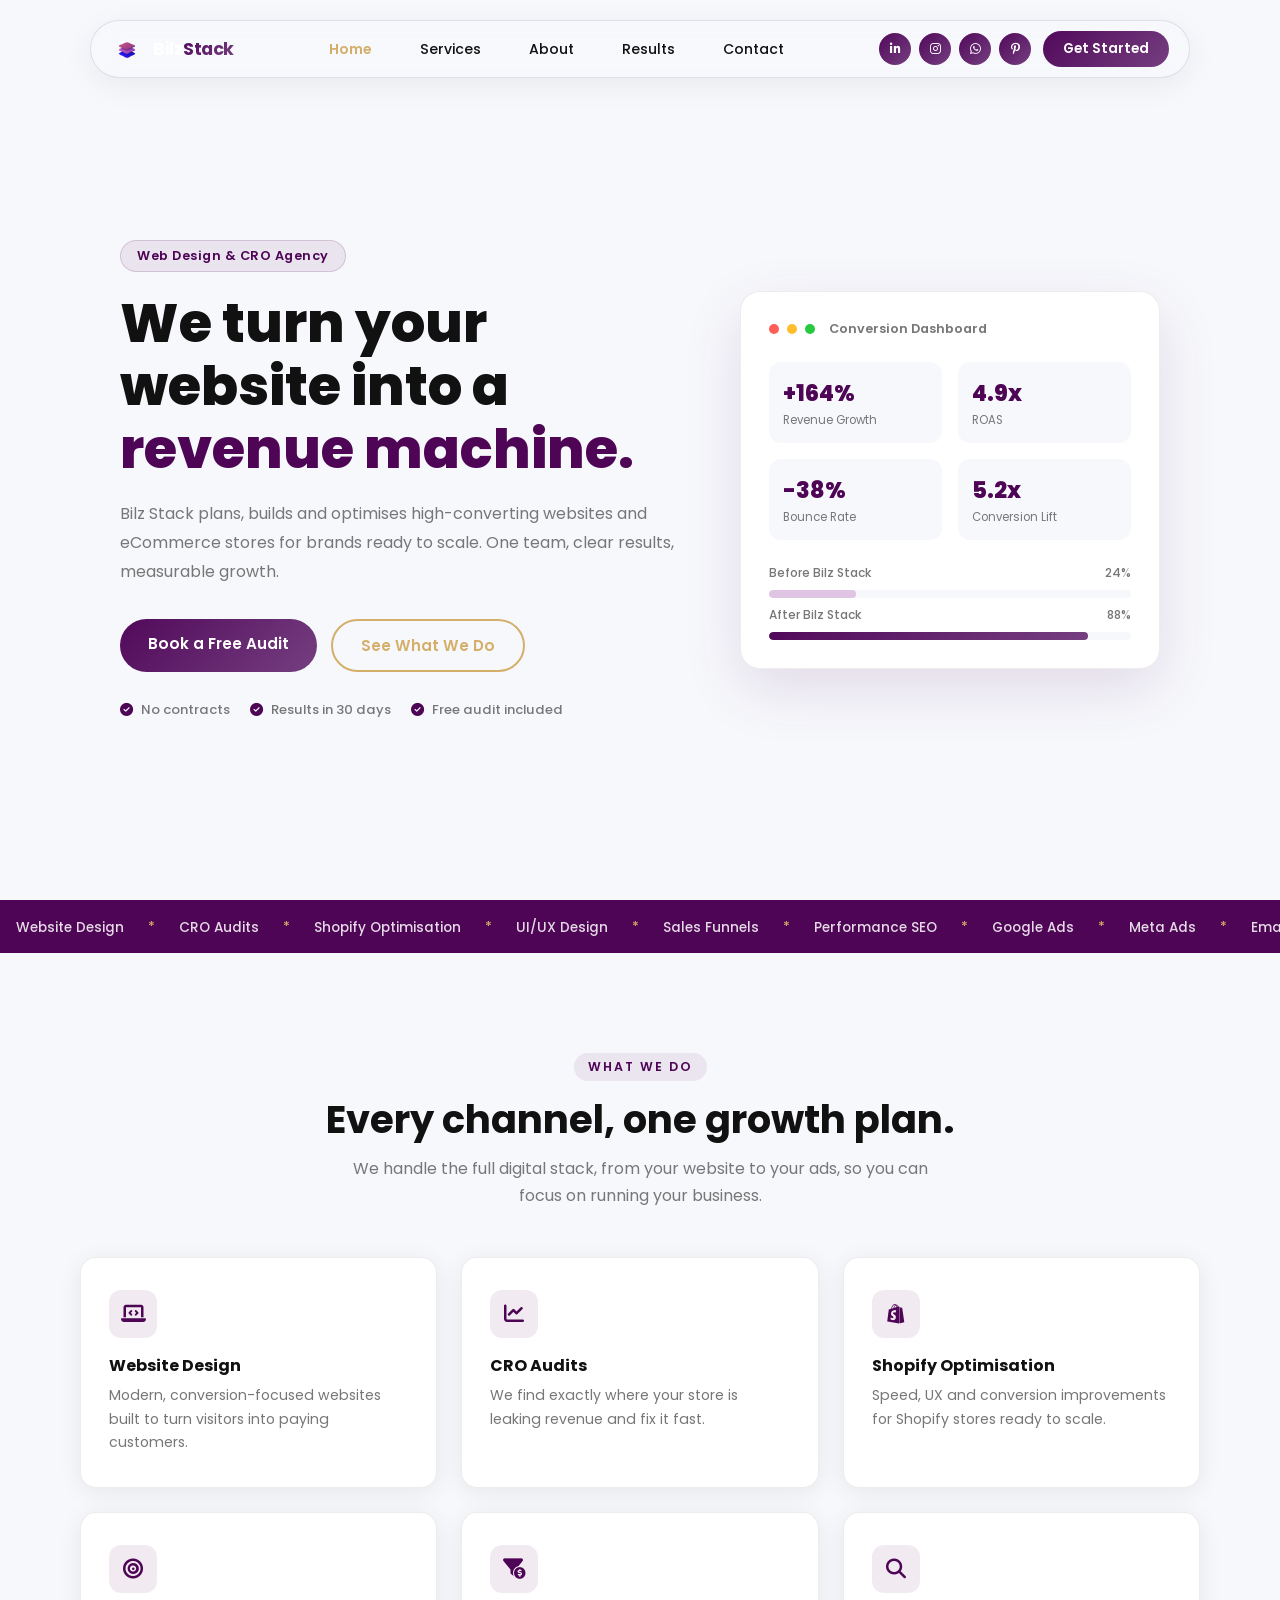
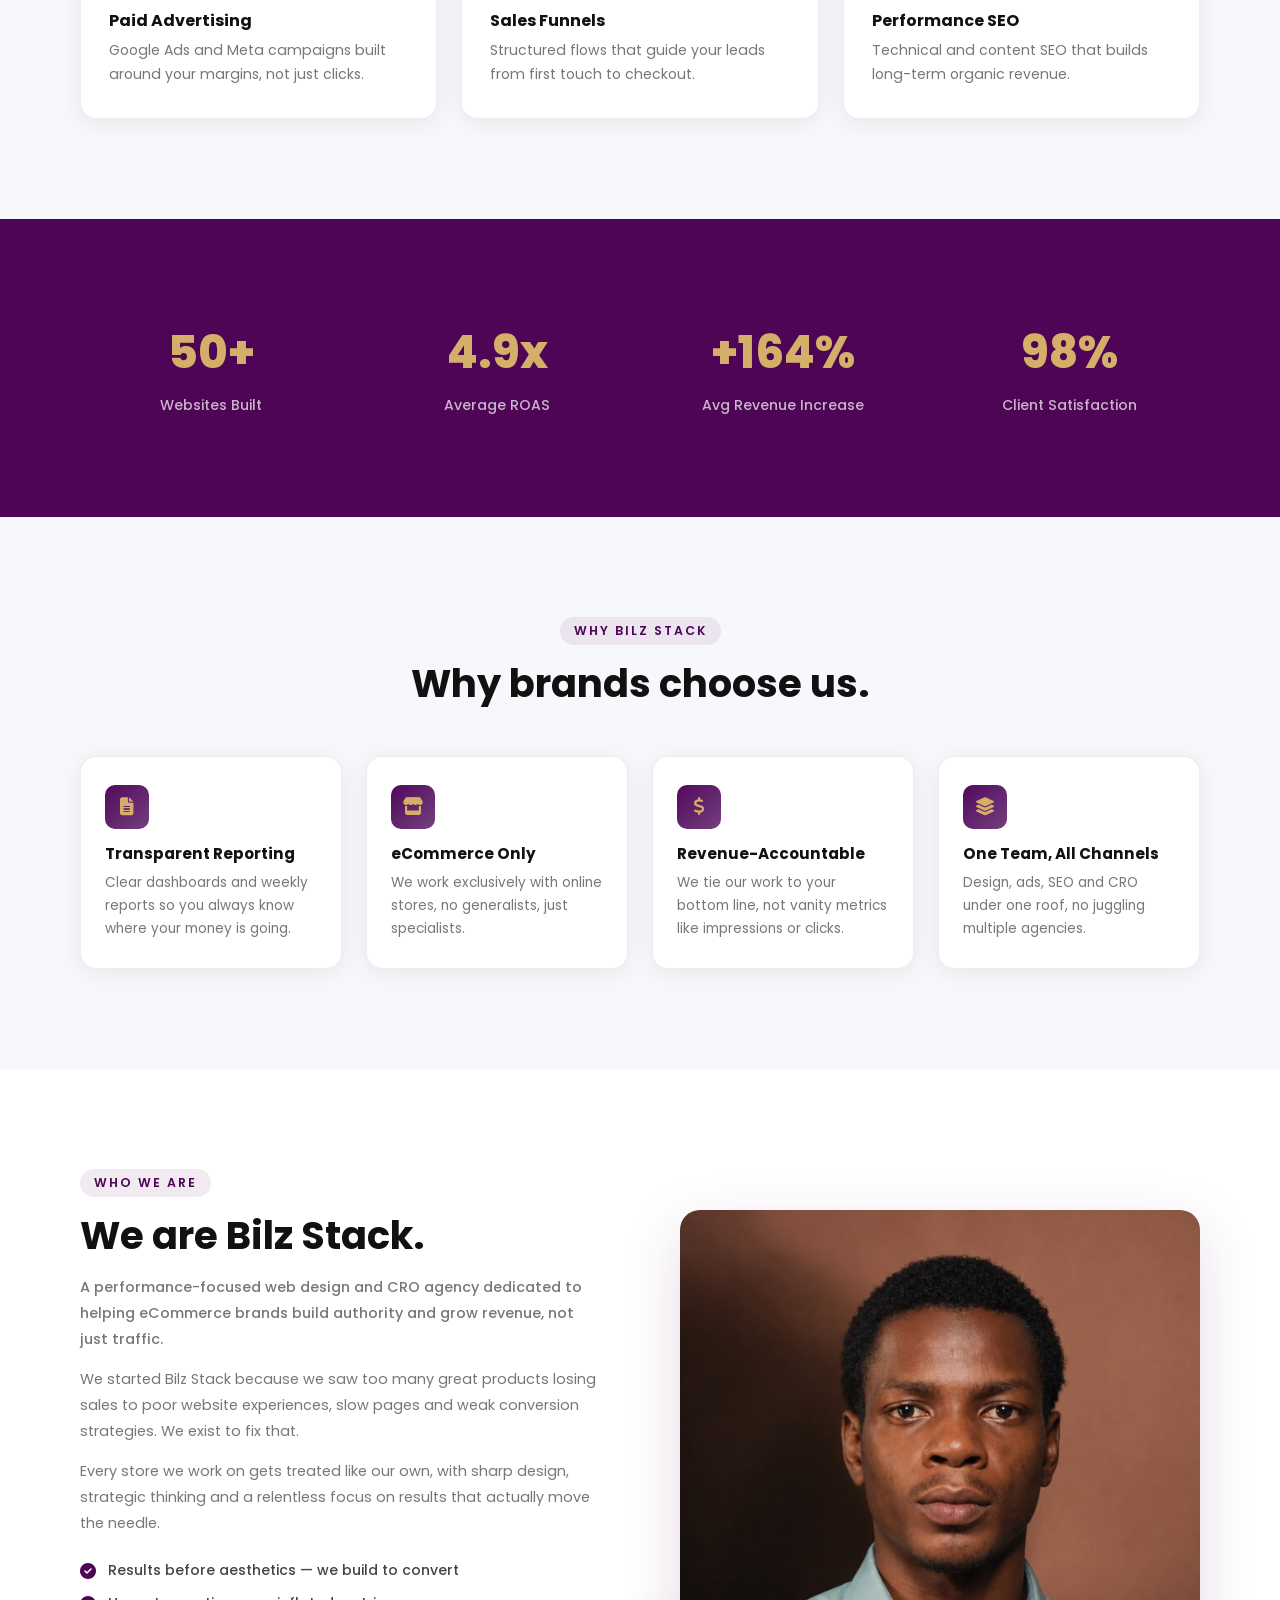
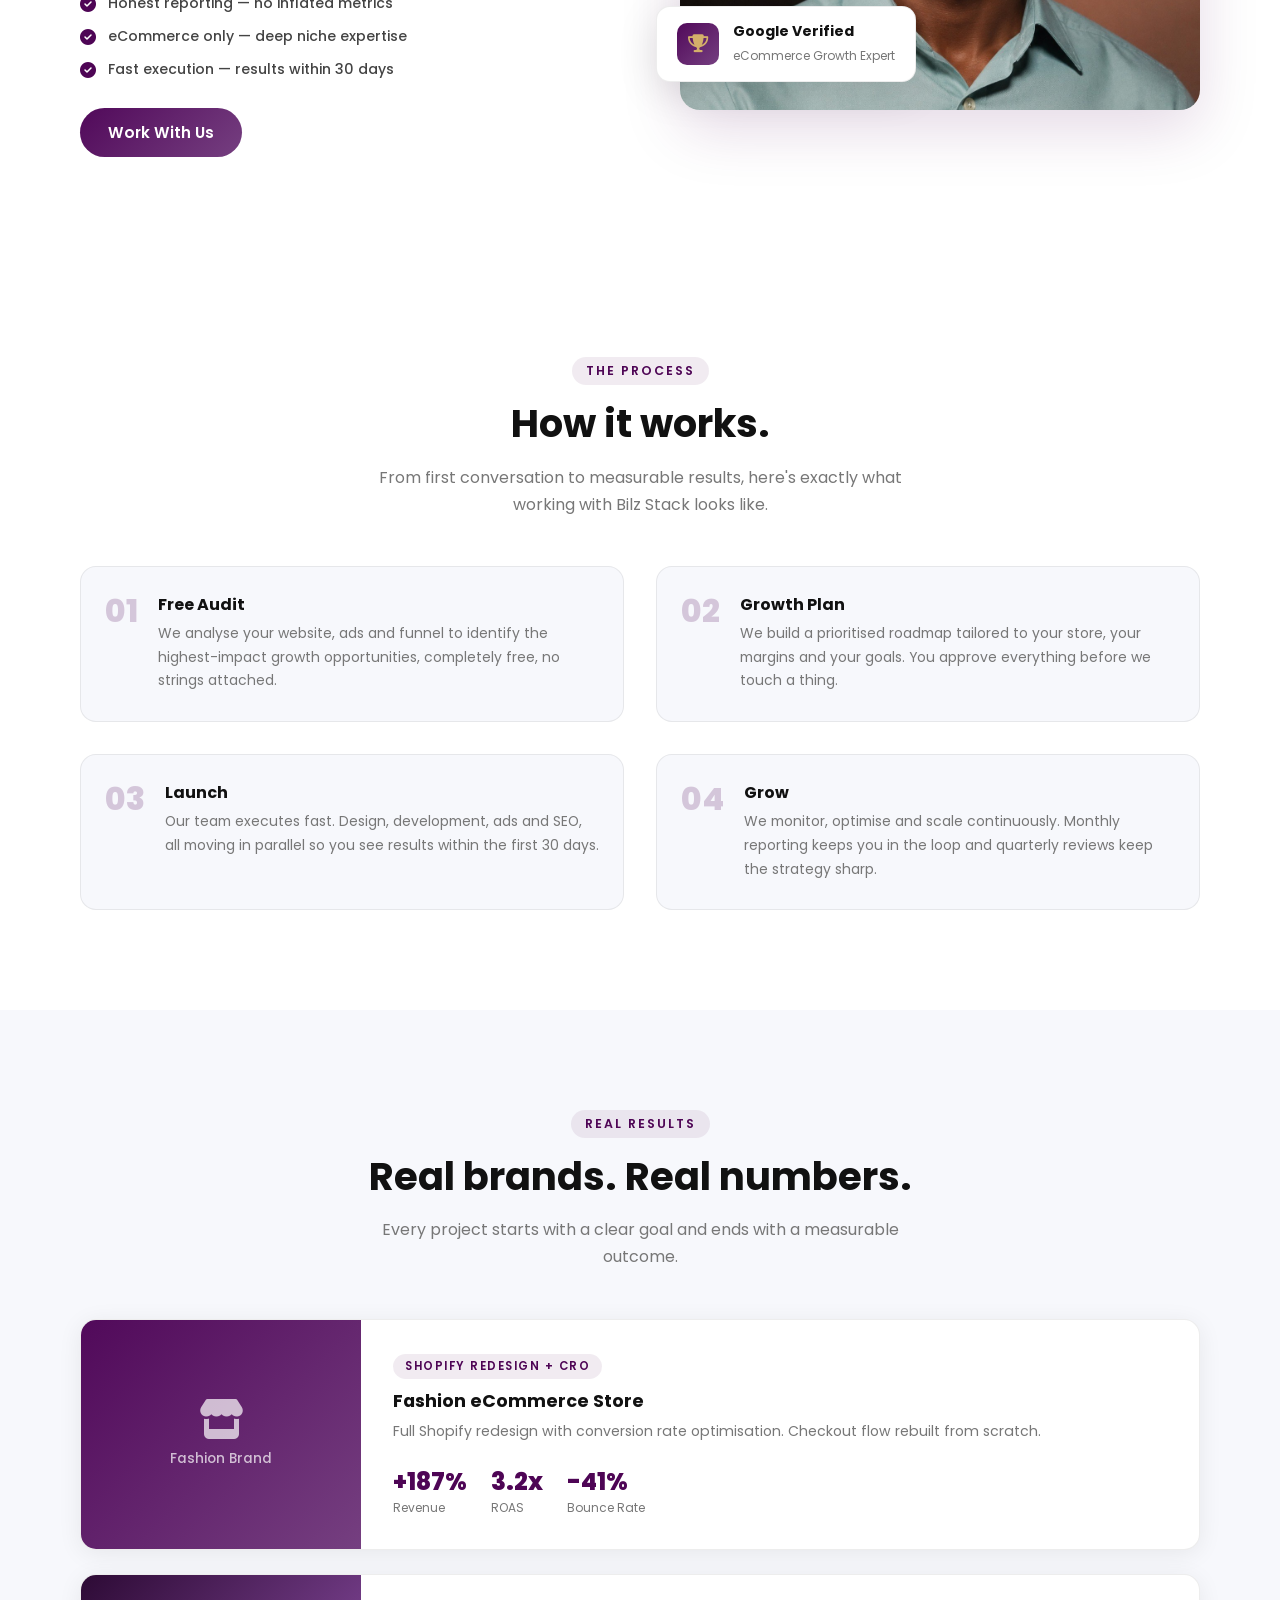
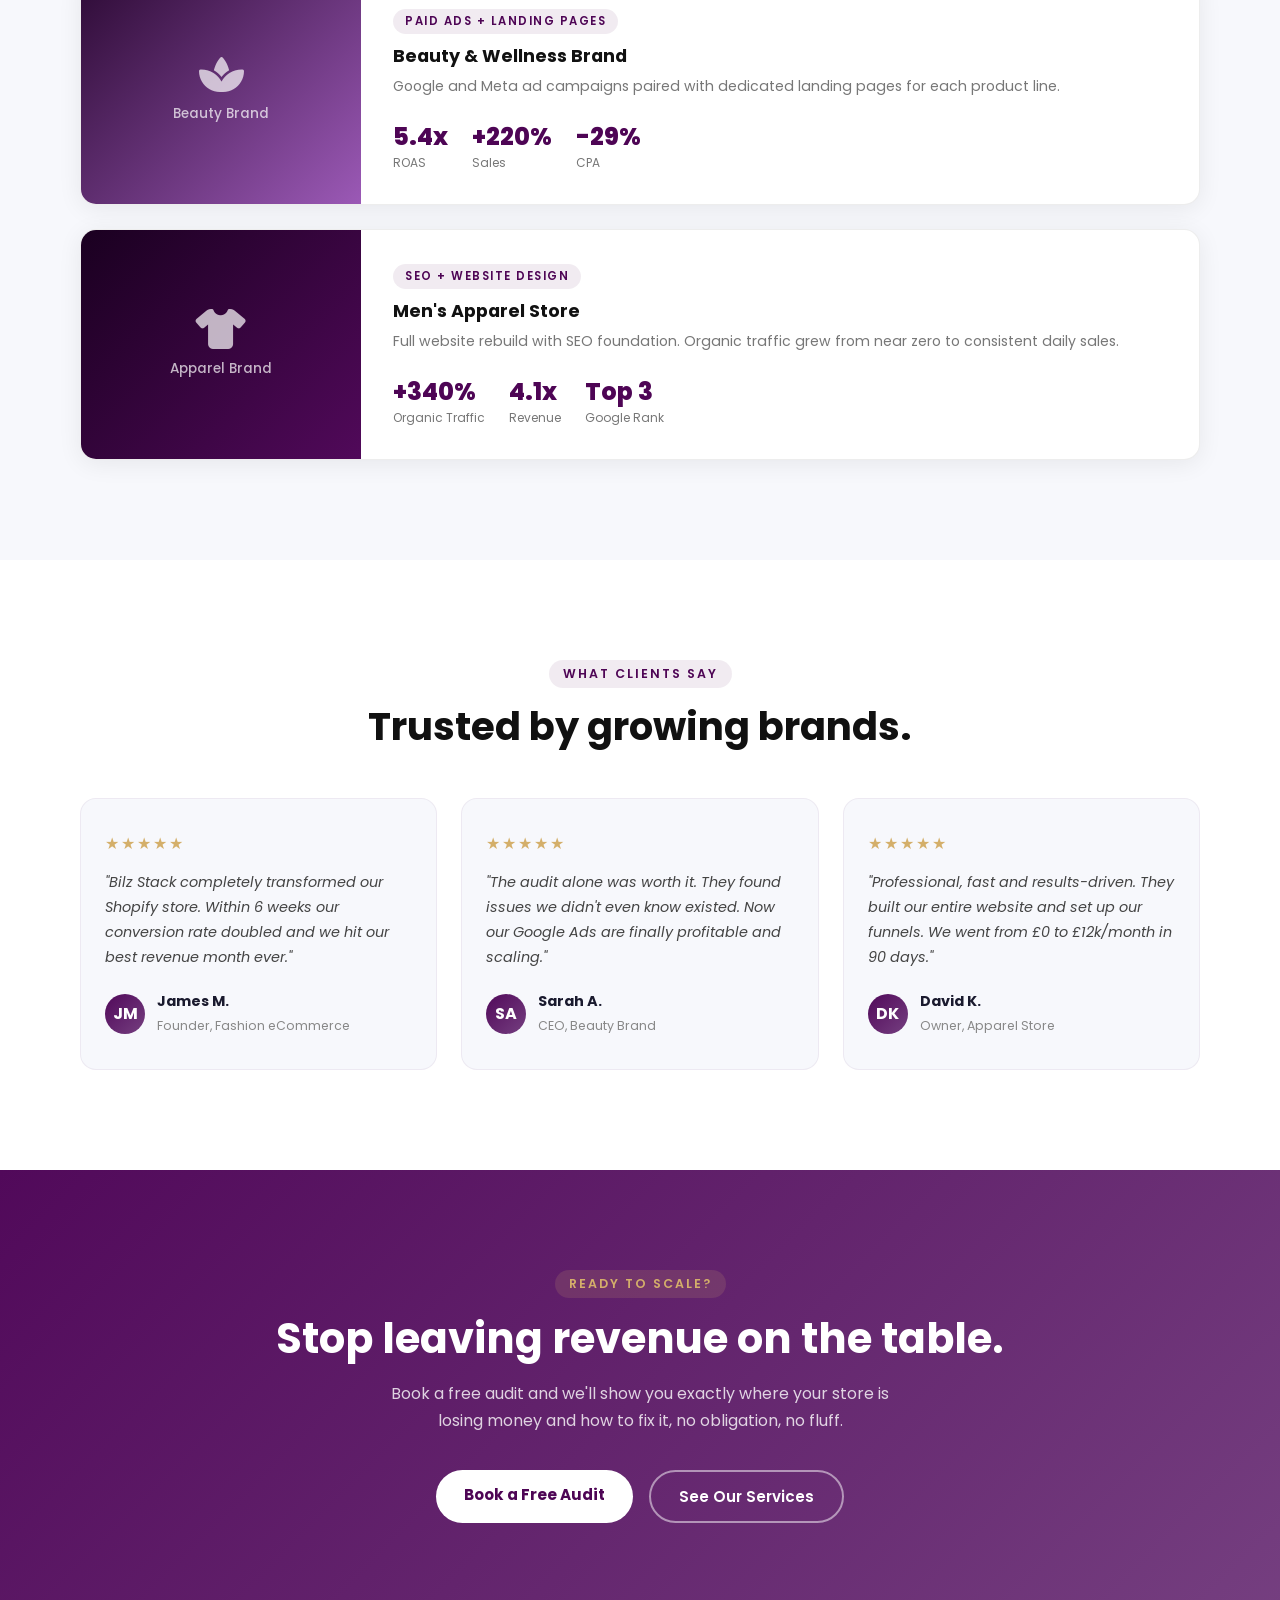
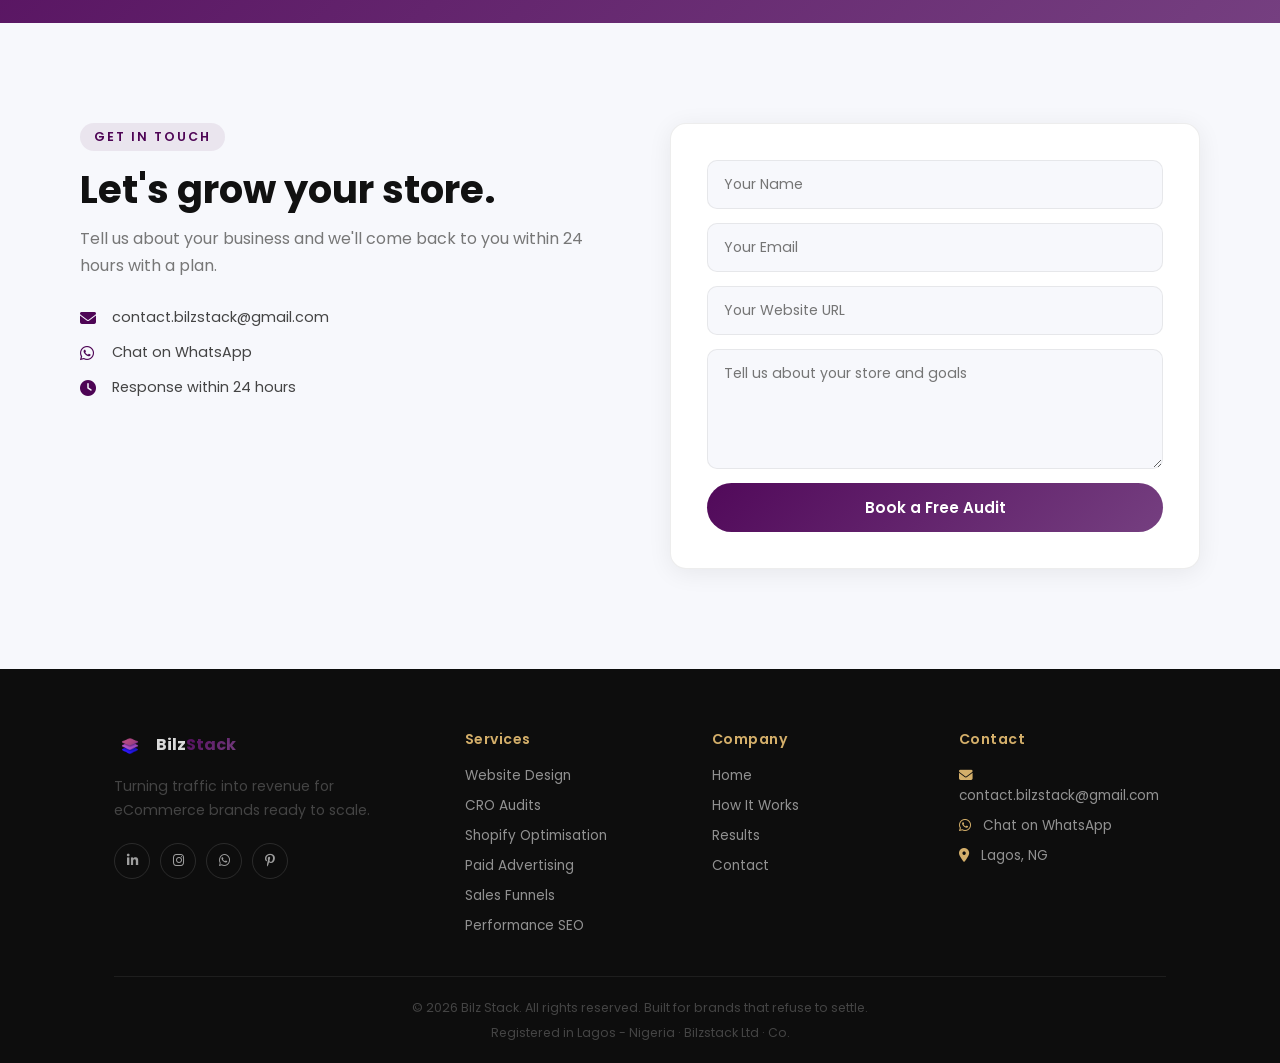
==== commit 278a39e4: "Nav link go to the new pages created" ====
--- a/index.html
+++ b/index.html
@@ -5,6 +5,8 @@
   <meta name="viewport" content="width=device-width, initial-scale=1.0">
   <meta name="description" content="Bilz Stack — Strategic web design, CRO and digital marketing helping eCommerce brands build authority and increase revenue.">
   <title>Bilz Stack | Web Design & CRO Agency</title>
+  <link rel="icon" type="image/png" href="assets/logo.png">
+  <link rel="shortcut icon" type="image/png" href="assets/logo.png">
   <link href="https://fonts.googleapis.com/css2?family=Poppins:wght@300;400;500;600;700;800&display=swap" rel="stylesheet">
   <link rel="stylesheet" href="https://cdnjs.cloudflare.com/ajax/libs/font-awesome/6.5.0/css/all.min.css">
   <link rel="stylesheet" href="therealbilz.css">
@@ -19,14 +21,13 @@
         <img src="assets/logo.png" alt="Bilz Stack" class="logo">
         <span class="nav-brand">Bilz<span>Stack</span></span>
       </div>
-      <div class="nav-links" id="navLinks">
-        <a href="#home">Home</a>
-        <a href="#services">Services</a>
-        <a href="#about">About</a>
-        <a href="#how-it-works">How It Works</a>
-        <a href="#results">Results</a>
-        <a href="#contact">Contact</a>
-      </div>
+     <div class="nav-links" id="navLinks">
+  <a href="index.html" class="nav-active">Home</a>
+  <a href="services.html">Services</a>
+  <a href="about.html">About</a>
+  <a href="results.html">Results</a>
+  <a href="contact.html">Contact</a>
+</div>
       <div class="nav-right">
         <div class="nav-socials">
           <a href="https://www.linkedin.com/in/okende-bilal-8105b73aa/" target="_blank" aria-label="LinkedIn"><i class="fab fa-linkedin-in"></i></a>
@@ -581,7 +582,20 @@
     rotEl.classList.add('slide-in');
     setTimeout(() => rotEl.classList.remove('slide-in'), 500);
     setInterval(rotateText, 3000);
-
+  // REVEAL FUNCTION
+  function revealElements() {
+    document.querySelectorAll('.reveal').forEach(el => {
+      if (el.getBoundingClientRect().top < window.innerHeight * 0.98) {
+        el.classList.add('visible');
+      }
+    });
+  }
+
+  // RUN ON PAGE LOAD
+  revealElements();
+
+  // NAV SCROLL BEHAVIOR
+  window.addEventListener('scroll', () => {
     // NAV SCROLL BEHAVIOR
     window.addEventListener('scroll', () => {
       const scrollY = window.scrollY;
@@ -592,12 +606,11 @@
         nav.classList.remove('scrolled');
       }
 
-      // REVEAL
-      document.querySelectorAll('.reveal').forEach(el => {
-        if (el.getBoundingClientRect().top < window.innerHeight * 0.88) {
-          el.classList.add('visible');
-        }
-      });
+         // REVEAL
+    revealElements();
+  });
+
+  // ANIMATE BARS ON LOAD
     });
 
     // ANIMATE BARS ON LOAD
--- a/therealbilz.css
+++ b/therealbilz.css
@@ -39,9 +39,20 @@
 img { max-width: 100%; }
 
 .section-inner {
-  max-width: 1100px;
+  max-width: 1200px;
   margin: 0 auto;
-  padding: 0 24px;
+  padding: 0 40px;
+}
+
+.hero {
+  min-height: 100vh;
+  display: flex;
+  align-items: center;
+  justify-content: space-between;
+  gap: 40px;
+  padding: 120px 40px 80px;
+  max-width: 1200px;
+  margin: 0 auto;
 }
 
 .section-label {
@@ -1256,3 +1267,660 @@
     bottom: 16px;
   }
 }
+/* ============================================================
+   MULTI-PAGE CSS ADDITIONS — append to therealbilz.css
+   ============================================================ */
+
+/* NAV ACTIVE STATE */
+.nav-links .nav-active {
+  color: var(--gold) !important;
+  font-weight: 600;
+}
+
+/* NAV BRAND NAME */
+.nav-brand {
+  font-size: 1.1rem;
+  font-weight: 700;
+  color: #fff;
+  letter-spacing: -0.5px;
+}
+.nav-brand span { color: var(--gold); }
+
+/* ============================================================
+   PAGE HERO (inner pages)
+   ============================================================ */
+.page-hero {
+  background: var(--gradient);
+  padding: 140px 40px 80px;
+  text-align: center;
+  position: relative;
+  overflow: hidden;
+}
+.page-hero::before {
+  content: "";
+  position: absolute;
+  inset: 0;
+  background: radial-gradient(ellipse at 60% 50%, rgba(212,175,106,0.08), transparent 70%);
+  pointer-events: none;
+}
+.page-hero-content { max-width: 700px; margin: 0 auto; position: relative; }
+.page-hero-content .section-label { color: var(--gold); margin-bottom: 16px; }
+.page-hero-content h1 {
+  font-size: clamp(2rem, 5vw, 3rem);
+  font-weight: 800;
+  color: #fff;
+  line-height: 1.15;
+  margin-bottom: 20px;
+}
+.page-hero-content p {
+  font-size: 1.05rem;
+  color: rgba(255,255,255,0.8);
+  line-height: 1.8;
+}
+
+/* ============================================================
+   SERVICES PAGE
+   ============================================================ */
+.services-page { padding: 80px 0; background: var(--bg); }
+
+.service-full-card {
+  display: grid;
+  grid-template-columns: 80px 1fr;
+  gap: 32px;
+  background: #fff;
+  border-radius: 20px;
+  padding: 40px;
+  margin-bottom: 32px;
+  box-shadow: 0 4px 24px rgba(0,0,0,0.06);
+  border: 1px solid rgba(78,5,85,0.06);
+  transition: box-shadow 0.3s ease, transform 0.3s ease;
+}
+.service-full-card:hover {
+  box-shadow: 0 12px 40px rgba(78,5,85,0.12);
+  transform: translateY(-4px);
+}
+.service-full-icon {
+  width: 64px;
+  height: 64px;
+  background: var(--gradient);
+  border-radius: 16px;
+  display: flex;
+  align-items: center;
+  justify-content: center;
+  font-size: 1.5rem;
+  color: var(--gold);
+  flex-shrink: 0;
+}
+.service-tag {
+  display: inline-block;
+  background: rgba(78,5,85,0.08);
+  color: var(--primary);
+  font-size: 0.72rem;
+  font-weight: 600;
+  letter-spacing: 1px;
+  text-transform: uppercase;
+  padding: 4px 12px;
+  border-radius: 20px;
+  margin-bottom: 10px;
+}
+.service-full-content h2 {
+  font-size: 1.4rem;
+  font-weight: 700;
+  color: #1a1a2e;
+  margin-bottom: 12px;
+}
+.service-full-content p {
+  color: #555;
+  line-height: 1.75;
+  margin-bottom: 20px;
+}
+.service-list { list-style: none; padding: 0; margin-bottom: 24px; }
+.service-list li {
+  display: flex;
+  align-items: center;
+  gap: 10px;
+  color: #444;
+  font-size: 0.9rem;
+  padding: 6px 0;
+  border-bottom: 1px solid rgba(0,0,0,0.05);
+}
+.service-list li:last-child { border-bottom: none; }
+.service-list li i { color: var(--primary); font-size: 0.75rem; flex-shrink: 0; }
+
+@media (max-width: 640px) {
+  .service-full-card { grid-template-columns: 1fr; gap: 20px; padding: 28px 20px; }
+}
+
+/* ============================================================
+   NO-FEE BANNER (shared across pages)
+   ============================================================ */
+.no-fee-banner {
+  background: var(--gradient);
+  padding: 80px 40px;
+  text-align: center;
+  position: relative;
+  overflow: hidden;
+}
+.no-fee-banner::before {
+  content: "";
+  position: absolute;
+  inset: 0;
+  background: radial-gradient(ellipse at 50% 50%, rgba(212,175,106,0.1), transparent 70%);
+  pointer-events: none;
+}
+.no-fee-inner { position: relative; max-width: 680px; margin: 0 auto; }
+.no-fee-badge {
+  display: inline-block;
+  background: rgba(212,175,106,0.15);
+  border: 1px solid rgba(212,175,106,0.3);
+  color: var(--gold);
+  font-size: 0.78rem;
+  font-weight: 600;
+  letter-spacing: 1.5px;
+  text-transform: uppercase;
+  padding: 6px 18px;
+  border-radius: 30px;
+  margin-bottom: 20px;
+}
+.no-fee-inner h2 {
+  font-size: clamp(1.6rem, 4vw, 2.4rem);
+  font-weight: 800;
+  color: #fff;
+  line-height: 1.2;
+  margin-bottom: 16px;
+}
+.no-fee-inner p {
+  font-size: 1rem;
+  color: rgba(255,255,255,0.8);
+  margin-bottom: 32px;
+  line-height: 1.7;
+}
+.btn-white {
+  background: #fff !important;
+  color: var(--primary) !important;
+}
+.btn-white:hover {
+  background: var(--gold) !important;
+  color: #fff !important;
+}
+
+/* ============================================================
+   NO-FEE SECTION ON HOMEPAGE (between CTA banner & contact)
+   ============================================================ */
+.no-fee-home {
+  background: #fff;
+  padding: 80px 40px;
+}
+.no-fee-home-inner {
+  display: grid;
+  grid-template-columns: 1fr 1fr;
+  gap: 60px;
+  align-items: center;
+}
+.no-fee-home-badge {
+  display: inline-flex;
+  align-items: center;
+  gap: 8px;
+  background: rgba(78,5,85,0.06);
+  color: var(--primary);
+  font-size: 0.78rem;
+  font-weight: 600;
+  letter-spacing: 1px;
+  text-transform: uppercase;
+  padding: 6px 16px;
+  border-radius: 30px;
+  margin-bottom: 20px;
+}
+.no-fee-home h2 {
+  font-size: clamp(1.6rem, 3.5vw, 2.2rem);
+  font-weight: 800;
+  color: #1a1a2e;
+  line-height: 1.2;
+  margin-bottom: 16px;
+}
+.no-fee-home h2 span { color: var(--primary); }
+.no-fee-home p {
+  color: #555;
+  line-height: 1.8;
+  margin-bottom: 28px;
+}
+.no-fee-checklist { list-style: none; padding: 0; margin-bottom: 32px; }
+.no-fee-checklist li {
+  display: flex;
+  align-items: center;
+  gap: 10px;
+  padding: 8px 0;
+  font-size: 0.95rem;
+  color: #333;
+  border-bottom: 1px solid rgba(0,0,0,0.06);
+}
+.no-fee-checklist li:last-child { border-bottom: none; }
+.no-fee-checklist li i { color: var(--primary); }
+.no-fee-home-visual {
+  background: var(--gradient);
+  border-radius: 24px;
+  padding: 48px 40px;
+  text-align: center;
+  color: #fff;
+  position: relative;
+  overflow: hidden;
+}
+.no-fee-home-visual::before {
+  content: "";
+  position: absolute;
+  top: -40px; right: -40px;
+  width: 200px; height: 200px;
+  background: rgba(212,175,106,0.12);
+  border-radius: 50%;
+  pointer-events: none;
+}
+.no-fee-amount {
+  font-size: 4rem;
+  font-weight: 800;
+  color: var(--gold);
+  line-height: 1;
+  margin-bottom: 8px;
+}
+.no-fee-amount-label {
+  font-size: 0.9rem;
+  color: rgba(255,255,255,0.7);
+  margin-bottom: 24px;
+}
+.no-fee-divider {
+  width: 40px;
+  height: 2px;
+  background: rgba(255,255,255,0.3);
+  margin: 0 auto 24px;
+}
+.no-fee-tagline {
+  font-size: 1rem;
+  font-weight: 600;
+  color: #fff;
+  margin-bottom: 8px;
+}
+.no-fee-sub { font-size: 0.85rem; color: rgba(255,255,255,0.65); }
+
+@media (max-width: 768px) {
+  .no-fee-home-inner { grid-template-columns: 1fr; gap: 40px; }
+}
+
+/* ============================================================
+   ABOUT PAGE
+   ============================================================ */
+.about-page { padding: 80px 0; background: var(--bg); }
+.about-page-grid {
+  display: grid;
+  grid-template-columns: 1fr 1.4fr;
+  gap: 60px;
+  align-items: start;
+}
+.about-frame-circle {
+  width: 280px;
+  height: 280px;
+  border-radius: 50%;
+  overflow: hidden;
+  border: 4px solid var(--primary);
+  box-shadow: 0 0 0 8px rgba(78,5,85,0.08);
+  margin: 0 auto 20px;
+}
+.about-frame-circle img {
+  width: 100%;
+  height: 100%;
+  object-fit: cover;
+  object-position: top;
+}
+.about-founder-badge {
+  text-align: center;
+  background: #fff;
+  border-radius: 12px;
+  padding: 14px 20px;
+  box-shadow: 0 4px 16px rgba(0,0,0,0.06);
+}
+.badge-name {
+  display: block;
+  font-weight: 700;
+  color: #1a1a2e;
+  font-size: 1rem;
+}
+.badge-role {
+  display: block;
+  font-size: 0.82rem;
+  color: var(--primary);
+  font-weight: 500;
+  margin-top: 2px;
+}
+.about-page-content h2 {
+  font-size: 2rem;
+  font-weight: 800;
+  color: #1a1a2e;
+  margin-bottom: 20px;
+}
+.about-page-content p {
+  color: #555;
+  line-height: 1.8;
+  margin-bottom: 16px;
+}
+.about-stats-row {
+  display: grid;
+  grid-template-columns: repeat(3, 1fr);
+  gap: 20px;
+  margin-top: 32px;
+  padding-top: 32px;
+  border-top: 1px solid rgba(0,0,0,0.08);
+}
+.about-stat strong {
+  display: block;
+  font-size: 1.8rem;
+  font-weight: 800;
+  color: var(--primary);
+  line-height: 1;
+  margin-bottom: 6px;
+}
+.about-stat span { font-size: 0.8rem; color: #777; }
+
+@media (max-width: 768px) {
+  .about-page-grid { grid-template-columns: 1fr; }
+  .about-stats-row { grid-template-columns: 1fr 1fr; }
+}
+
+/* VALUES SECTION */
+.values-section { padding: 80px 0; background: #fff; }
+.values-grid {
+  display: grid;
+  grid-template-columns: repeat(4, 1fr);
+  gap: 24px;
+  margin-top: 48px;
+}
+.value-card {
+  background: var(--bg);
+  border-radius: 16px;
+  padding: 32px 24px;
+  text-align: center;
+  border: 1px solid rgba(78,5,85,0.06);
+  transition: box-shadow 0.3s, transform 0.3s;
+}
+.value-card:hover { box-shadow: 0 8px 32px rgba(78,5,85,0.1); transform: translateY(-4px); }
+.value-icon {
+  width: 56px;
+  height: 56px;
+  background: var(--gradient);
+  border-radius: 14px;
+  display: flex;
+  align-items: center;
+  justify-content: center;
+  font-size: 1.3rem;
+  color: var(--gold);
+  margin: 0 auto 16px;
+}
+.value-card h3 { font-size: 1rem; font-weight: 700; color: #1a1a2e; margin-bottom: 10px; }
+.value-card p { font-size: 0.88rem; color: #666; line-height: 1.7; }
+
+@media (max-width: 900px) { .values-grid { grid-template-columns: 1fr 1fr; } }
+@media (max-width: 500px) { .values-grid { grid-template-columns: 1fr; } }
+
+/* ============================================================
+   RESULTS PAGE
+   ============================================================ */
+.results-stats-bar { padding: 60px 0; background: #fff; }
+.results-stats-grid {
+  display: grid;
+  grid-template-columns: repeat(4, 1fr);
+  gap: 24px;
+  text-align: center;
+}
+.results-stat strong {
+  display: block;
+  font-size: 2.4rem;
+  font-weight: 800;
+  color: var(--primary);
+  line-height: 1;
+  margin-bottom: 8px;
+}
+.results-stat span { font-size: 0.85rem; color: #666; }
+
+@media (max-width: 700px) { .results-stats-grid { grid-template-columns: 1fr 1fr; } }
+
+.case-studies-page { padding: 80px 0; background: var(--bg); }
+.case-card-full {
+  background: #fff;
+  border-radius: 20px;
+  padding: 40px;
+  margin-bottom: 32px;
+  box-shadow: 0 4px 24px rgba(0,0,0,0.06);
+  border: 1px solid rgba(78,5,85,0.06);
+}
+.case-card-header {
+  display: flex;
+  align-items: center;
+  justify-content: space-between;
+  flex-wrap: wrap;
+  gap: 12px;
+  margin-bottom: 16px;
+}
+.case-tag {
+  display: inline-block;
+  background: rgba(78,5,85,0.08);
+  color: var(--primary);
+  font-size: 0.75rem;
+  font-weight: 600;
+  letter-spacing: 1px;
+  text-transform: uppercase;
+  padding: 4px 14px;
+  border-radius: 20px;
+}
+.case-card-results {
+  display: flex;
+  gap: 12px;
+  flex-wrap: wrap;
+}
+.case-card-results span {
+  display: flex;
+  align-items: center;
+  gap: 6px;
+  background: #f0faf0;
+  color: #2d7a3a;
+  font-size: 0.82rem;
+  font-weight: 600;
+  padding: 4px 12px;
+  border-radius: 20px;
+}
+.case-card-full h3 { font-size: 1.3rem; font-weight: 700; color: #1a1a2e; margin-bottom: 10px; }
+.case-intro { color: #555; line-height: 1.75; margin-bottom: 24px; }
+.case-body { display: grid; grid-template-columns: 1fr 1fr; gap: 24px; margin-bottom: 24px; }
+.case-problem, .case-solution {
+  background: var(--bg);
+  border-radius: 12px;
+  padding: 20px;
+}
+.case-problem h4, .case-solution h4 {
+  font-size: 0.9rem;
+  font-weight: 700;
+  color: #1a1a2e;
+  margin-bottom: 10px;
+  display: flex;
+  align-items: center;
+  gap: 8px;
+}
+.case-problem h4 i { color: #e05050; }
+.case-solution h4 i { color: var(--primary); }
+.case-problem p, .case-solution p { font-size: 0.88rem; color: #555; line-height: 1.7; }
+.case-solution ul { list-style: none; padding: 0; }
+.case-solution ul li {
+  font-size: 0.88rem;
+  color: #555;
+  padding: 4px 0;
+  padding-left: 16px;
+  position: relative;
+}
+.case-solution ul li::before {
+  content: "→";
+  position: absolute;
+  left: 0;
+  color: var(--primary);
+}
+.case-outcome {
+  background: linear-gradient(135deg, rgba(78,5,85,0.06), rgba(78,5,85,0.02));
+  border-left: 3px solid var(--primary);
+  border-radius: 0 12px 12px 0;
+  padding: 16px 20px;
+  font-size: 0.92rem;
+  color: #333;
+  line-height: 1.6;
+}
+.case-outcome strong { color: var(--primary); }
+
+@media (max-width: 640px) { .case-body { grid-template-columns: 1fr; } }
+
+.testimonials-page { padding: 80px 0; background: #fff; }
+.testimonials-grid {
+  display: grid;
+  grid-template-columns: repeat(3, 1fr);
+  gap: 24px;
+  margin-top: 48px;
+}
+.testimonial-card {
+  background: var(--bg);
+  border-radius: 16px;
+  padding: 32px 24px;
+  border: 1px solid rgba(78,5,85,0.06);
+}
+.testimonial-stars { color: var(--gold); font-size: 1rem; margin-bottom: 14px; }
+.testimonial-card p { font-size: 0.9rem; color: #444; line-height: 1.75; margin-bottom: 20px; font-style: italic; }
+.testimonial-author { display: flex; align-items: center; gap: 12px; }
+.author-avatar {
+  width: 40px;
+  height: 40px;
+  background: var(--gradient);
+  border-radius: 50%;
+  display: flex;
+  align-items: center;
+  justify-content: center;
+  color: #fff;
+  font-weight: 700;
+  font-size: 1rem;
+  flex-shrink: 0;
+}
+.testimonial-author strong { display: block; font-size: 0.9rem; color: #1a1a2e; }
+.testimonial-author span { font-size: 0.78rem; color: #888; }
+
+@media (max-width: 900px) { .testimonials-grid { grid-template-columns: 1fr; } }
+
+/* ============================================================
+   CONTACT PAGE
+   ============================================================ */
+.contact-page-section { padding: 140px 0 80px; background: var(--bg); }
+.contact-page-grid {
+  display: grid;
+  grid-template-columns: 1fr 1.3fr;
+  gap: 64px;
+  align-items: start;
+}
+.contact-page-left h1 {
+  font-size: clamp(1.8rem, 4vw, 2.6rem);
+  font-weight: 800;
+  color: #1a1a2e;
+  line-height: 1.15;
+  margin: 12px 0 16px;
+}
+.contact-page-left p { color: #555; line-height: 1.8; margin-bottom: 32px; }
+.contact-info-list { list-style: none; padding: 0; margin-bottom: 32px; }
+.contact-info-item {
+  display: flex;
+  align-items: flex-start;
+  gap: 16px;
+  padding: 16px 0;
+  border-bottom: 1px solid rgba(0,0,0,0.06);
+}
+.contact-info-item:last-child { border-bottom: none; }
+.contact-info-icon {
+  width: 40px;
+  height: 40px;
+  background: var(--gradient);
+  border-radius: 10px;
+  display: flex;
+  align-items: center;
+  justify-content: center;
+  color: var(--gold);
+  font-size: 0.9rem;
+  flex-shrink: 0;
+}
+.contact-info-item strong {
+  display: block;
+  font-size: 0.82rem;
+  color: #888;
+  font-weight: 500;
+  text-transform: uppercase;
+  letter-spacing: 0.5px;
+  margin-bottom: 2px;
+}
+.contact-info-item span, .contact-info-item a {
+  font-size: 0.95rem;
+  color: #333;
+  text-decoration: none;
+}
+.contact-info-item a:hover { color: var(--primary); }
+.contact-page-socials { display: flex; gap: 12px; }
+.contact-page-socials a {
+  width: 40px;
+  height: 40px;
+  background: var(--gradient);
+  border-radius: 10px;
+  display: flex;
+  align-items: center;
+  justify-content: center;
+  color: #fff;
+  font-size: 0.9rem;
+  transition: opacity 0.2s, transform 0.2s;
+  text-decoration: none;
+}
+.contact-page-socials a:hover { opacity: 0.85; transform: translateY(-2px); }
+
+.contact-form-card {
+  background: #fff;
+  border-radius: 20px;
+  padding: 40px;
+  box-shadow: 0 8px 40px rgba(0,0,0,0.08);
+  border: 1px solid rgba(78,5,85,0.06);
+}
+.form-group { margin-bottom: 20px; }
+.form-group label {
+  display: block;
+  font-size: 0.82rem;
+  font-weight: 600;
+  color: #333;
+  margin-bottom: 6px;
+  text-transform: uppercase;
+  letter-spacing: 0.5px;
+}
+.form-group input,
+.form-group select,
+.form-group textarea {
+  width: 100%;
+  padding: 12px 16px;
+  border: 1.5px solid rgba(0,0,0,0.1);
+  border-radius: 10px;
+  font-family: 'Poppins', sans-serif;
+  font-size: 0.92rem;
+  color: #333;
+  background: var(--bg);
+  transition: border-color 0.2s, box-shadow 0.2s;
+  outline: none;
+}
+.form-group input:focus,
+.form-group select:focus,
+.form-group textarea:focus {
+  border-color: var(--primary);
+  box-shadow: 0 0 0 3px rgba(78,5,85,0.08);
+}
+.form-group textarea { resize: vertical; }
+.btn-full { width: 100%; text-align: center; display: flex; align-items: center; justify-content: center; gap: 10px; }
+
+@media (max-width: 900px) {
+  .contact-page-grid { grid-template-columns: 1fr; gap: 40px; }
+  .contact-page-section { padding: 120px 0 60px; }
+}
+
+/* FOOTER BRAND NAME */
+.footer-brand-name { font-size: 1rem; font-weight: 700; color: rgba(255,255,255,0.85); }
+.footer-brand-name span { color: var(--gold); }
+.footer-logo { display: flex; align-items: center; gap: 10px; margin-bottom: 14px; }
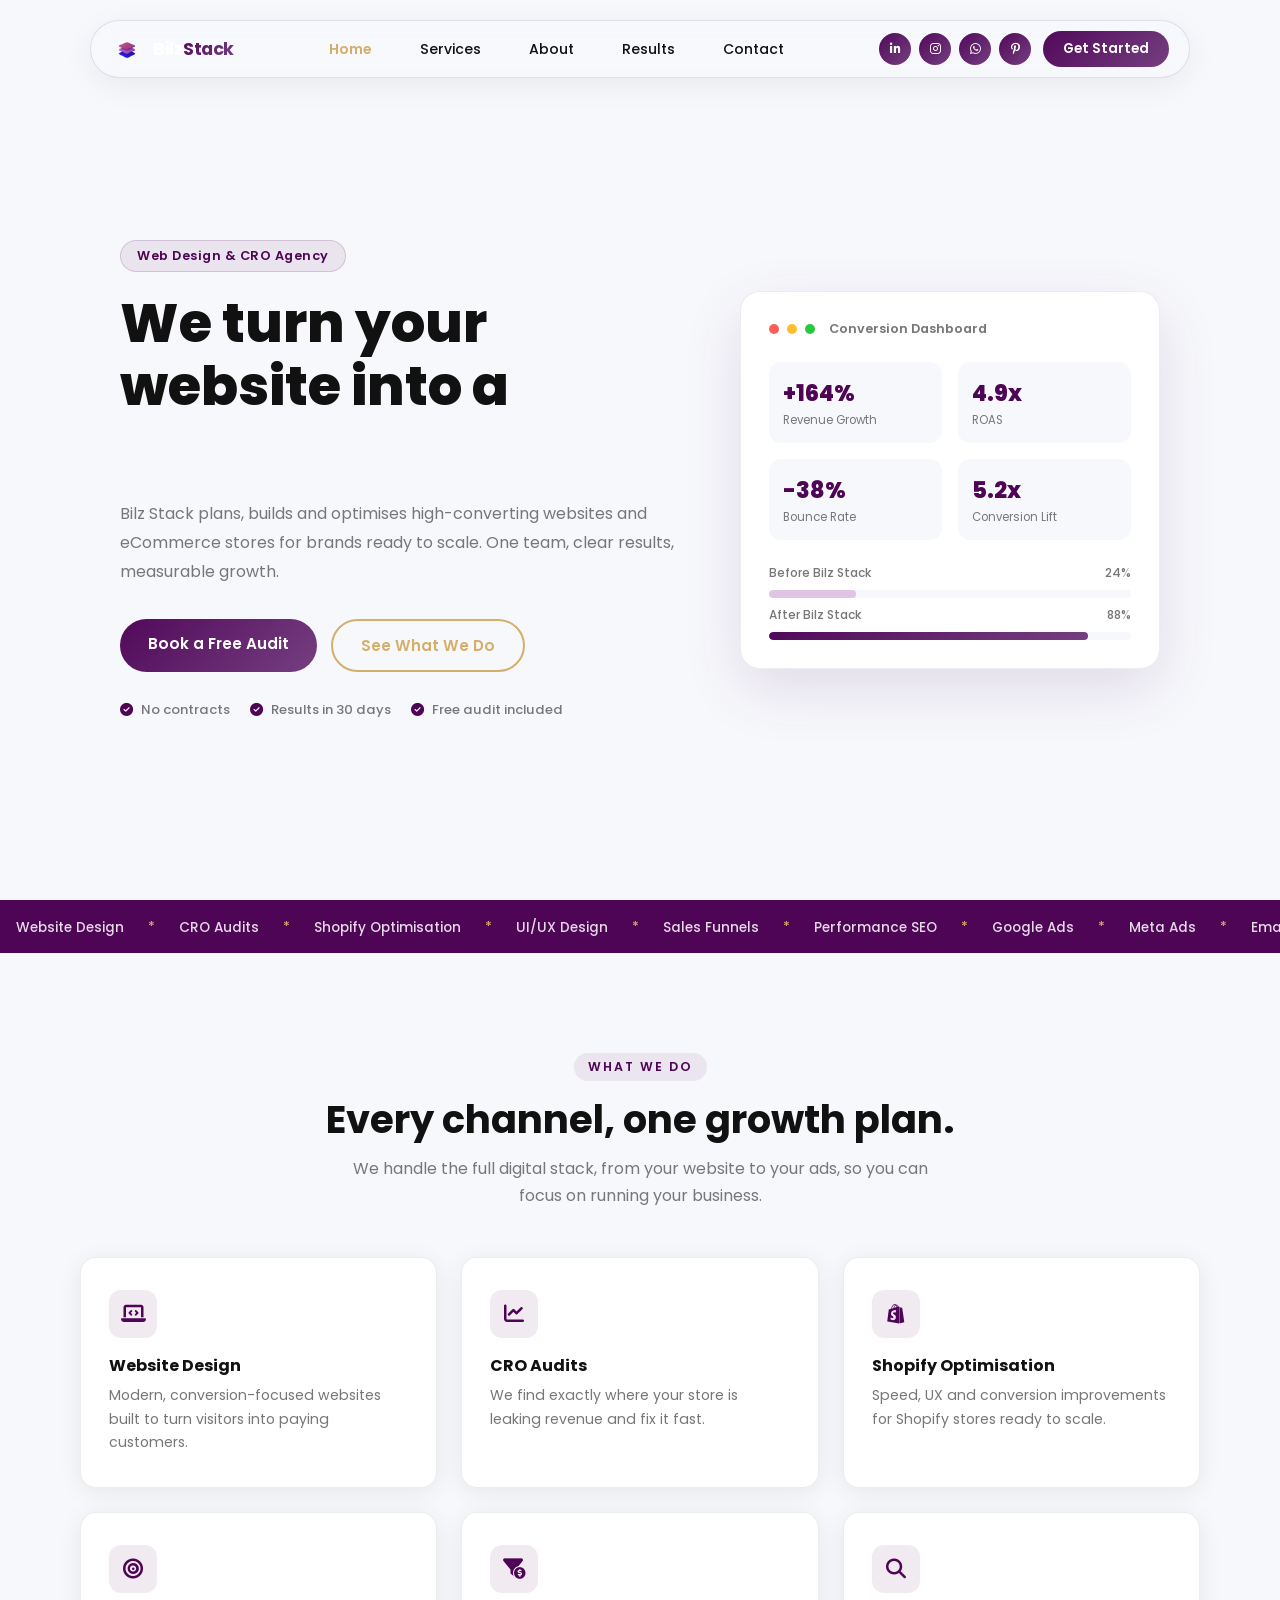
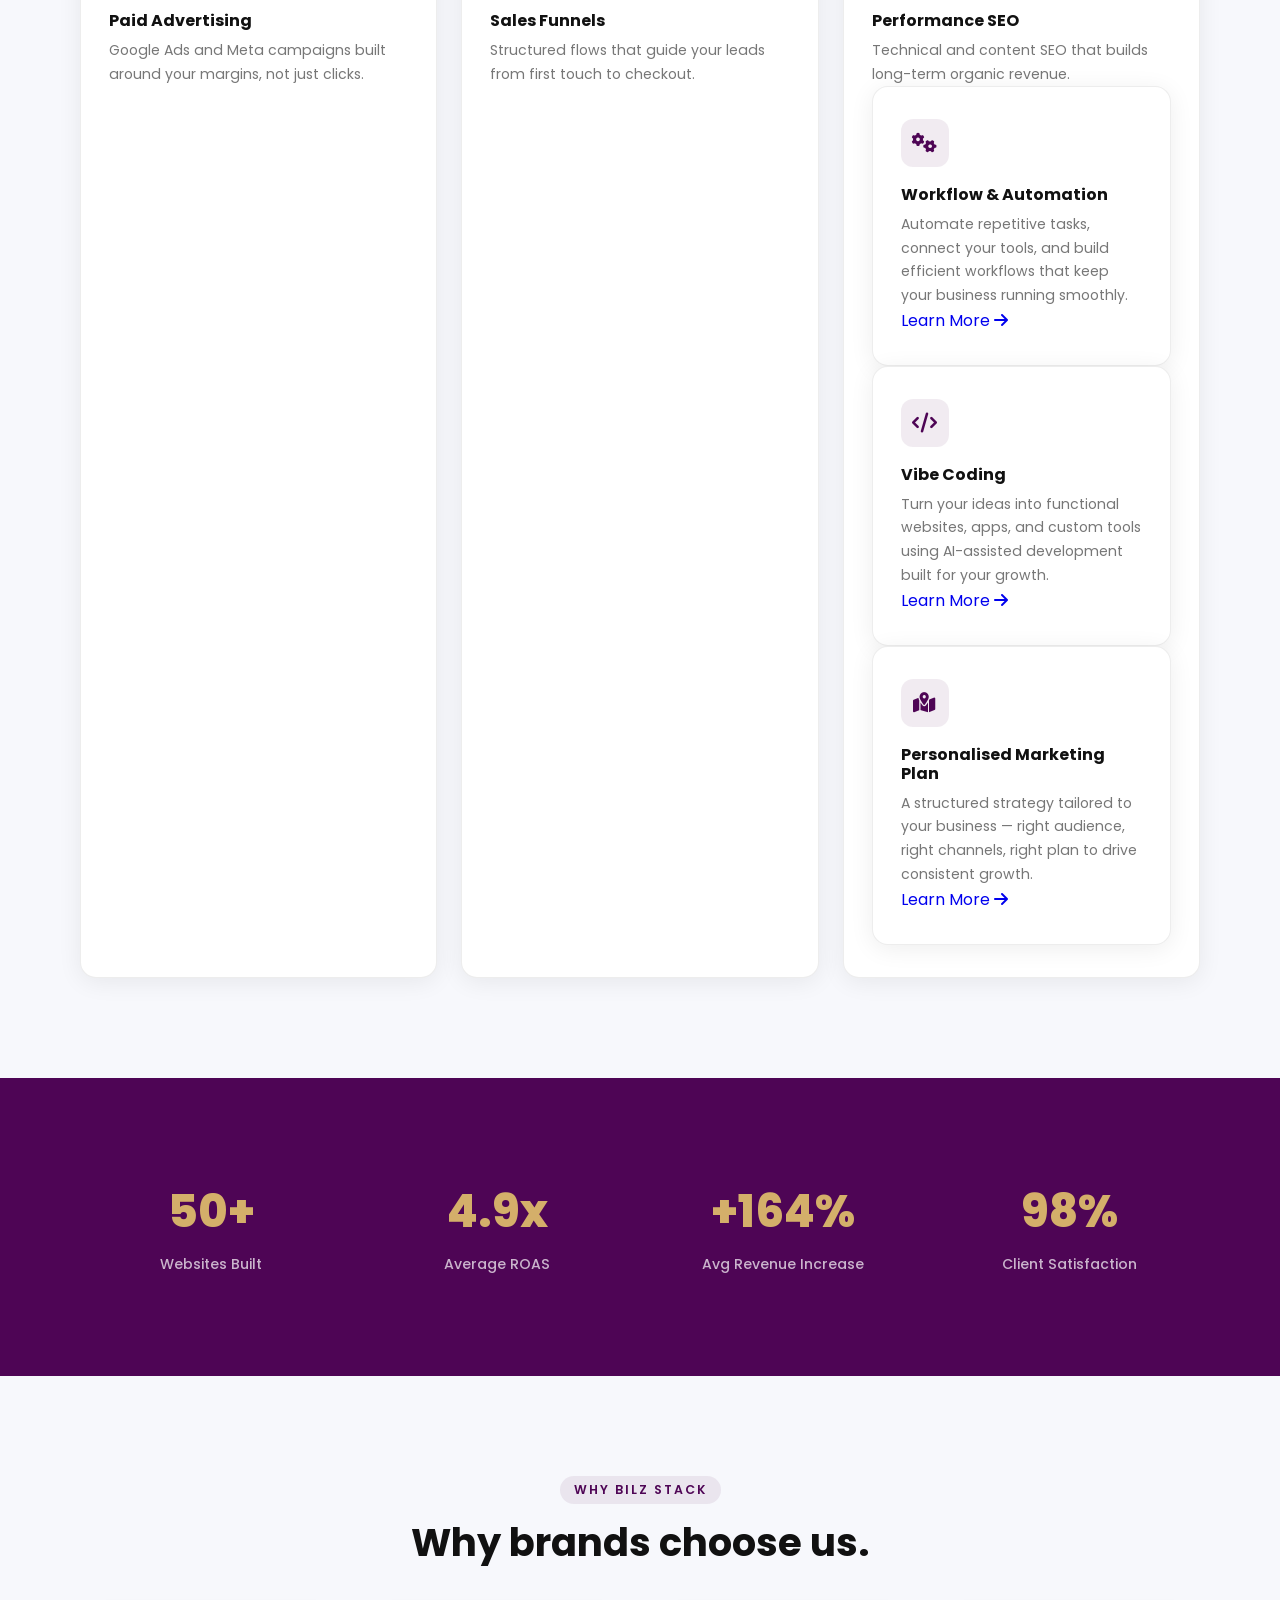
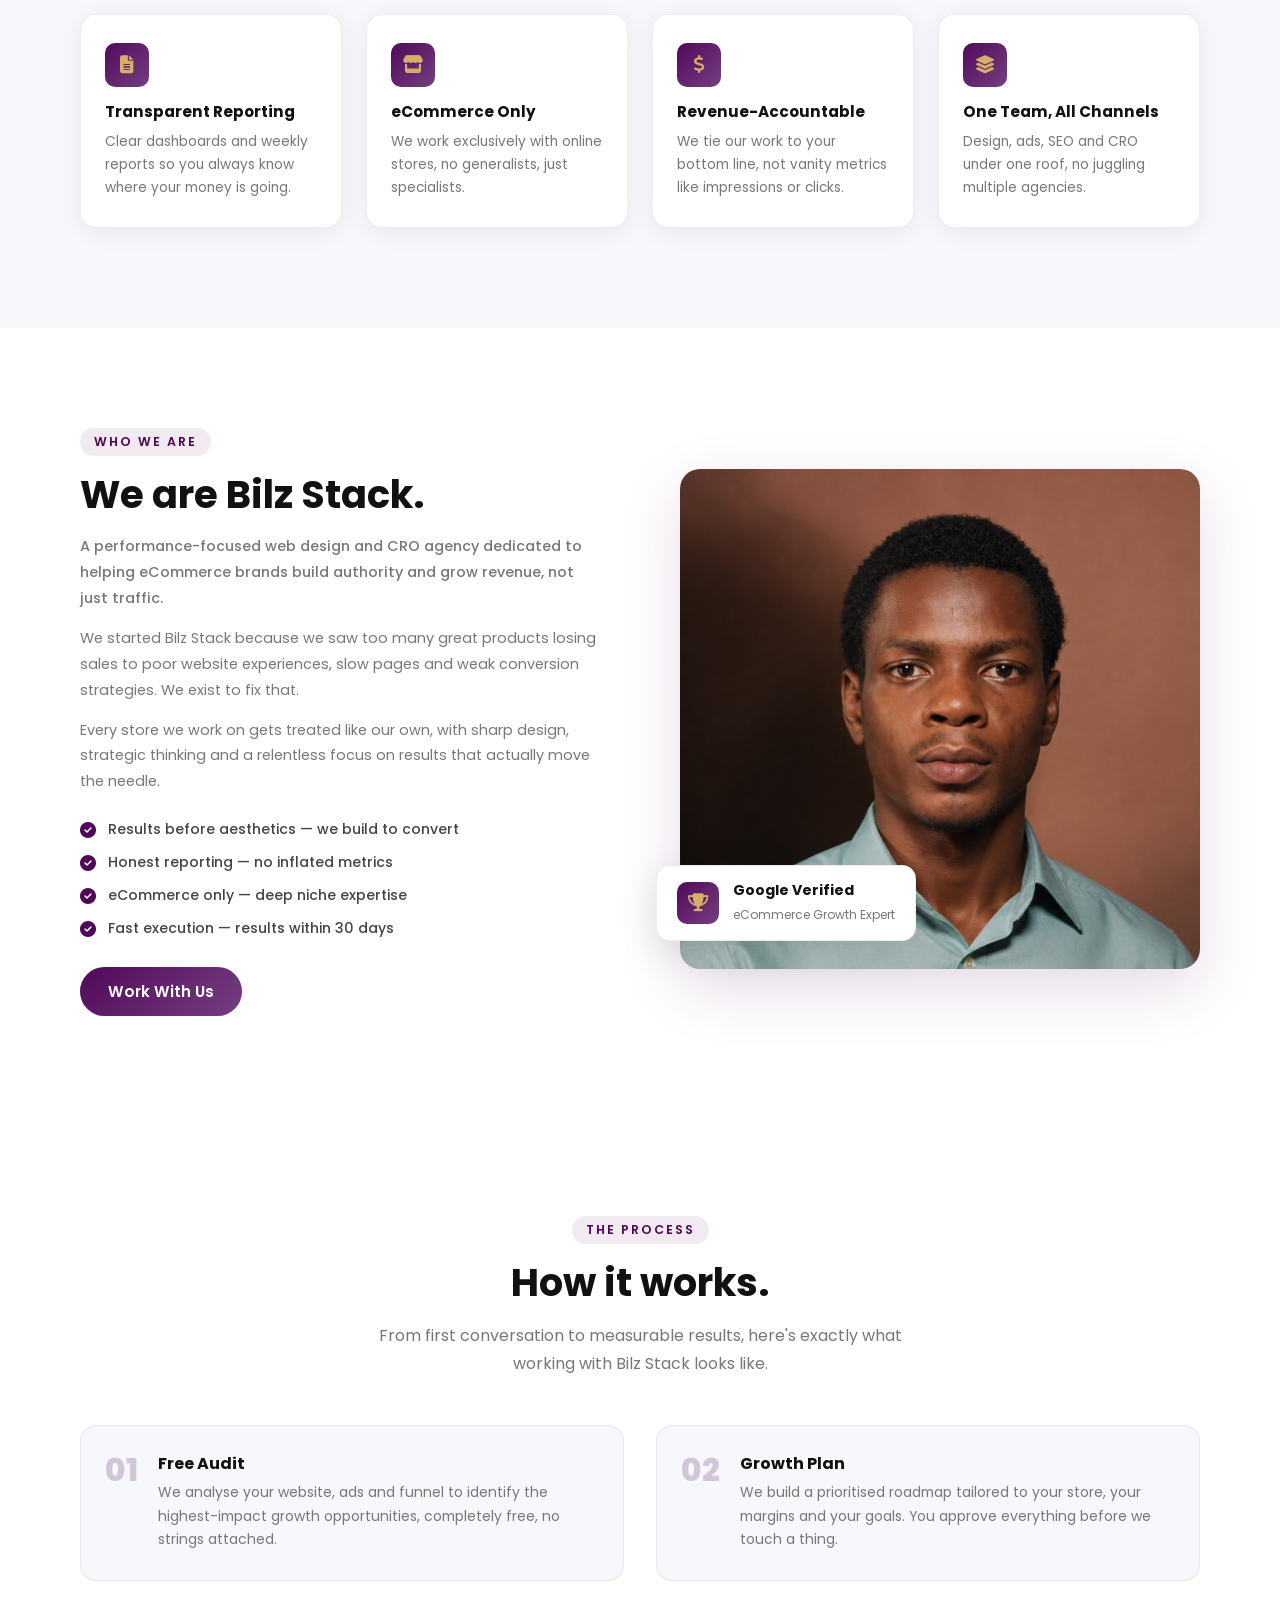
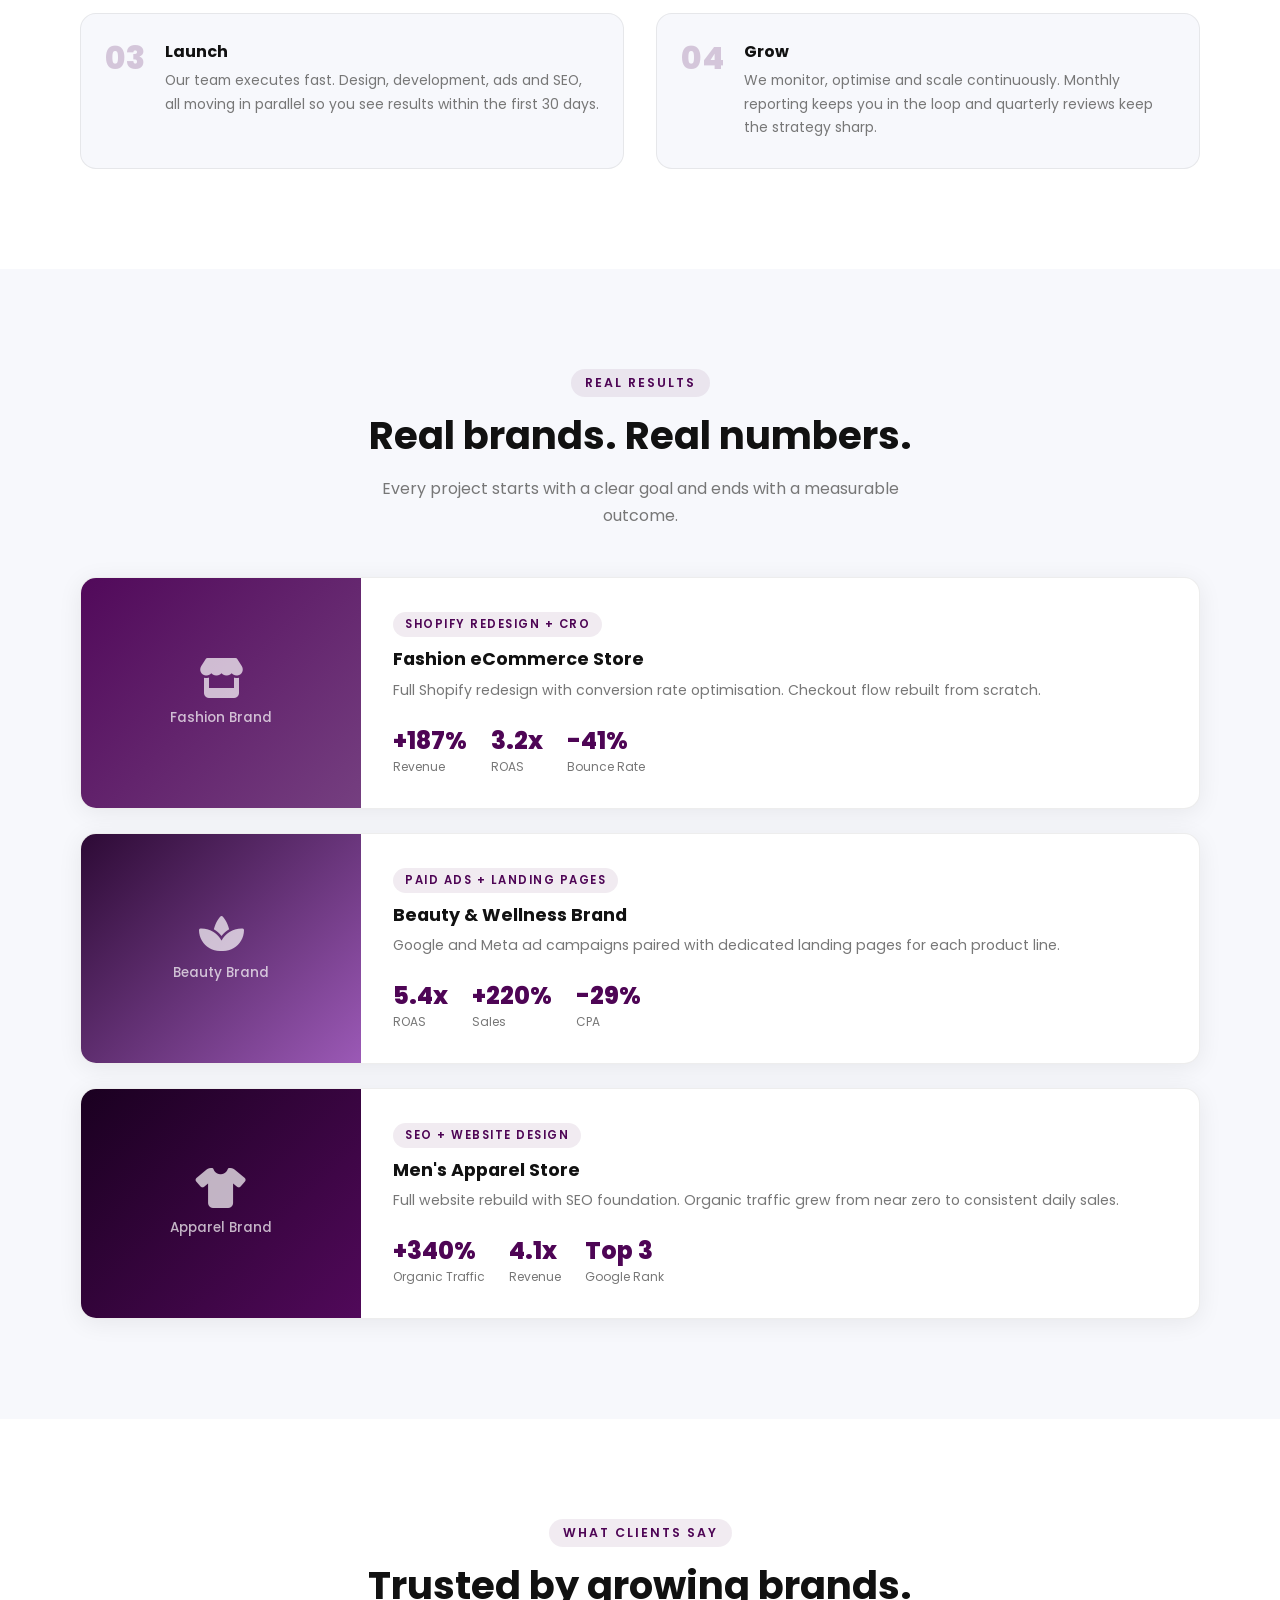
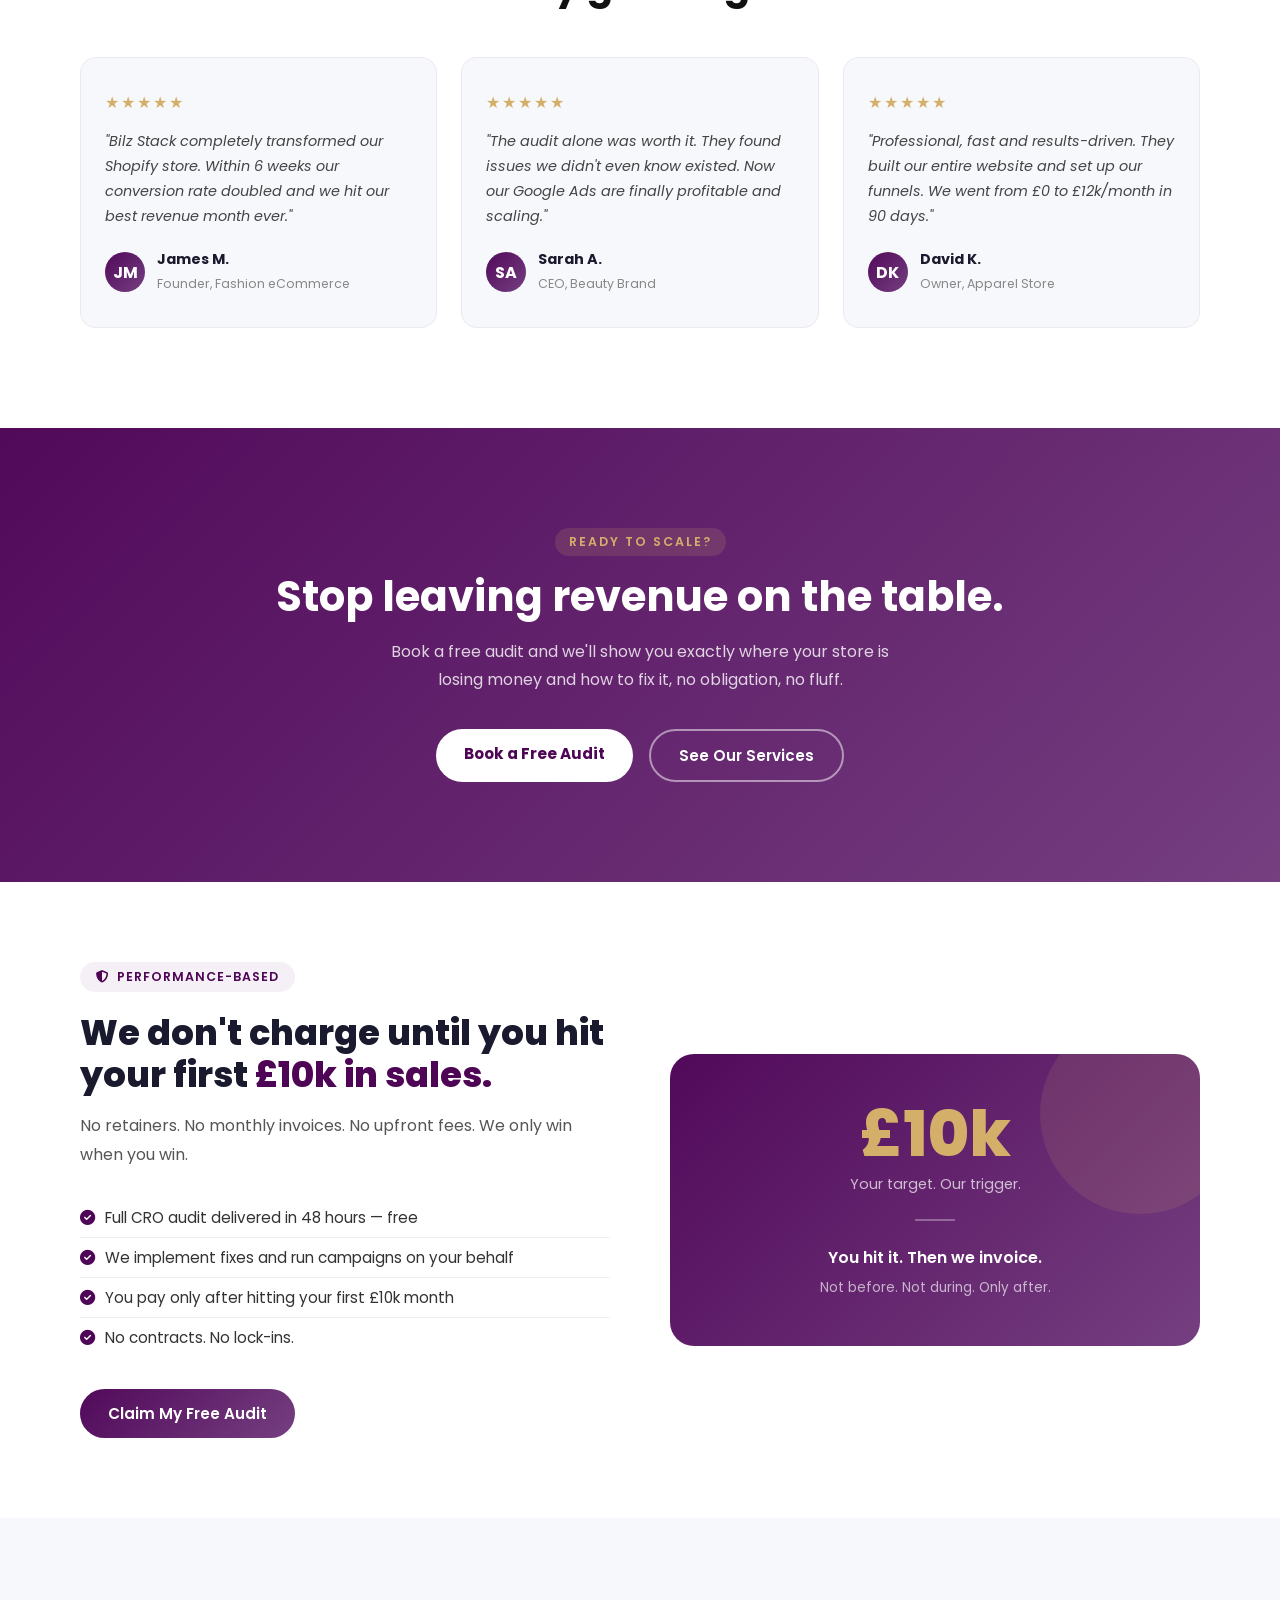
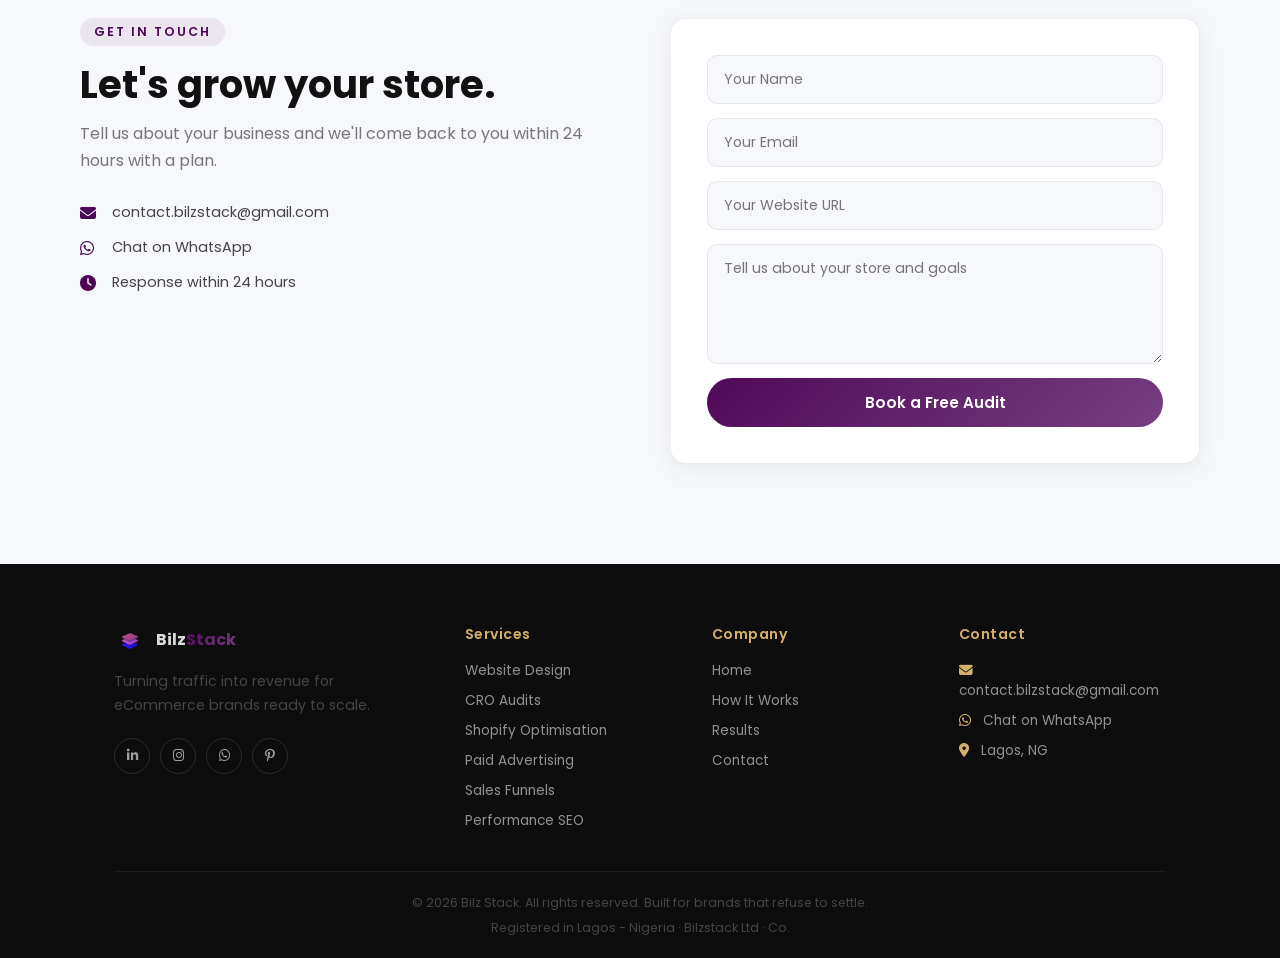
==== commit cb01adeb: "Update print statement from 'Hello' to 'Goodbye'" ====
--- a/index.html
+++ b/index.html
@@ -196,6 +196,24 @@
           <div class="service-icon"><i class="fas fa-search"></i></div>
           <h3>Performance SEO</h3>
           <p>Technical and content SEO that builds long-term organic revenue.</p>
+          <div class="service-card reveal">
+  <div class="service-icon"><i class="fas fa-cogs"></i></div>
+  <h3>Workflow & Automation</h3>
+  <p>Automate repetitive tasks, connect your tools, and build efficient workflows that keep your business running smoothly.</p>
+  <a href="services.html" class="btn-text">Learn More <i class="fas fa-arrow-right"></i></a>
+</div>
+<div class="service-card reveal">
+  <div class="service-icon"><i class="fas fa-code"></i></div>
+  <h3>Vibe Coding</h3>
+  <p>Turn your ideas into functional websites, apps, and custom tools using AI-assisted development built for your growth.</p>
+  <a href="services.html" class="btn-text">Learn More <i class="fas fa-arrow-right"></i></a>
+</div>
+<div class="service-card reveal">
+  <div class="service-icon"><i class="fas fa-map-marked-alt"></i></div>
+  <h3>Personalised Marketing Plan</h3>
+  <p>A structured strategy tailored to your business — right audience, right channels, right plan to drive consistent growth.</p>
+  <a href="services.html" class="btn-text">Learn More <i class="fas fa-arrow-right"></i></a>
+</div>
         </div>
       </div>
     </div>
@@ -451,6 +469,33 @@
       </div>
     </div>
   </section>
+  
+  <!--FREE OFFER SEC -->
+  <section class="no-fee-home">
+  <div class="section-inner">
+    <div class="no-fee-home-inner">
+      <div class="reveal">
+        <div class="no-fee-home-badge"><i class="fas fa-shield-alt"></i> Performance-Based</div>
+        <h2>We don't charge until you hit your first <span>£10k in sales.</span></h2>
+        <p>No retainers. No monthly invoices. No upfront fees. We only win when you win.</p>
+        <ul class="no-fee-checklist">
+          <li><i class="fas fa-check-circle"></i> Full CRO audit delivered in 48 hours — free</li>
+          <li><i class="fas fa-check-circle"></i> We implement fixes and run campaigns on your behalf</li>
+          <li><i class="fas fa-check-circle"></i> You pay only after hitting your first £10k month</li>
+          <li><i class="fas fa-check-circle"></i> No contracts. No lock-ins.</li>
+        </ul>
+        <a href="contact.html" class="btn">Claim My Free Audit</a>
+      </div>
+      <div class="no-fee-home-visual reveal">
+        <div class="no-fee-amount">£10k</div>
+        <div class="no-fee-amount-label">Your target. Our trigger.</div>
+        <div class="no-fee-divider"></div>
+        <div class="no-fee-tagline">You hit it. Then we invoice.</div>
+        <div class="no-fee-sub">Not before. Not during. Only after.</div>
+      </div>
+    </div>
+  </div>
+</section>
 
   <!-- CONTACT -->
   <section id="contact" class="contact">
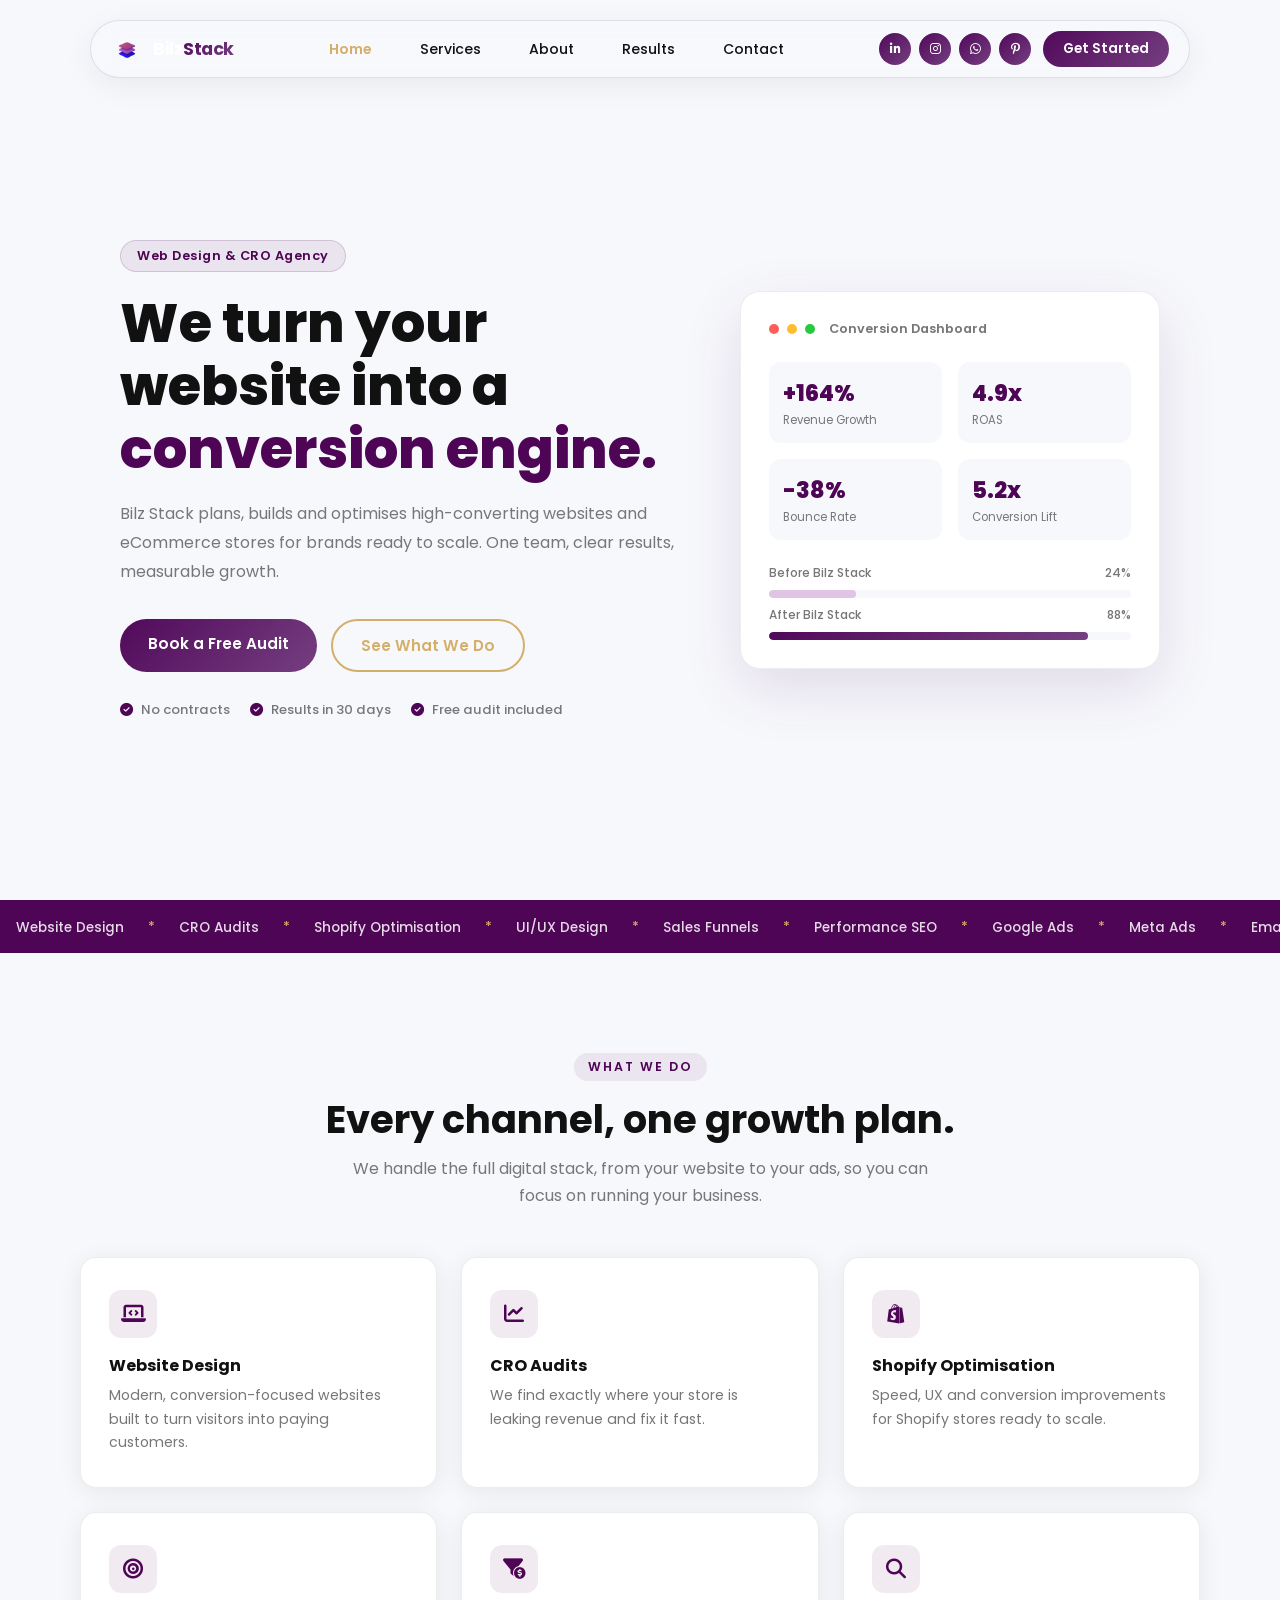
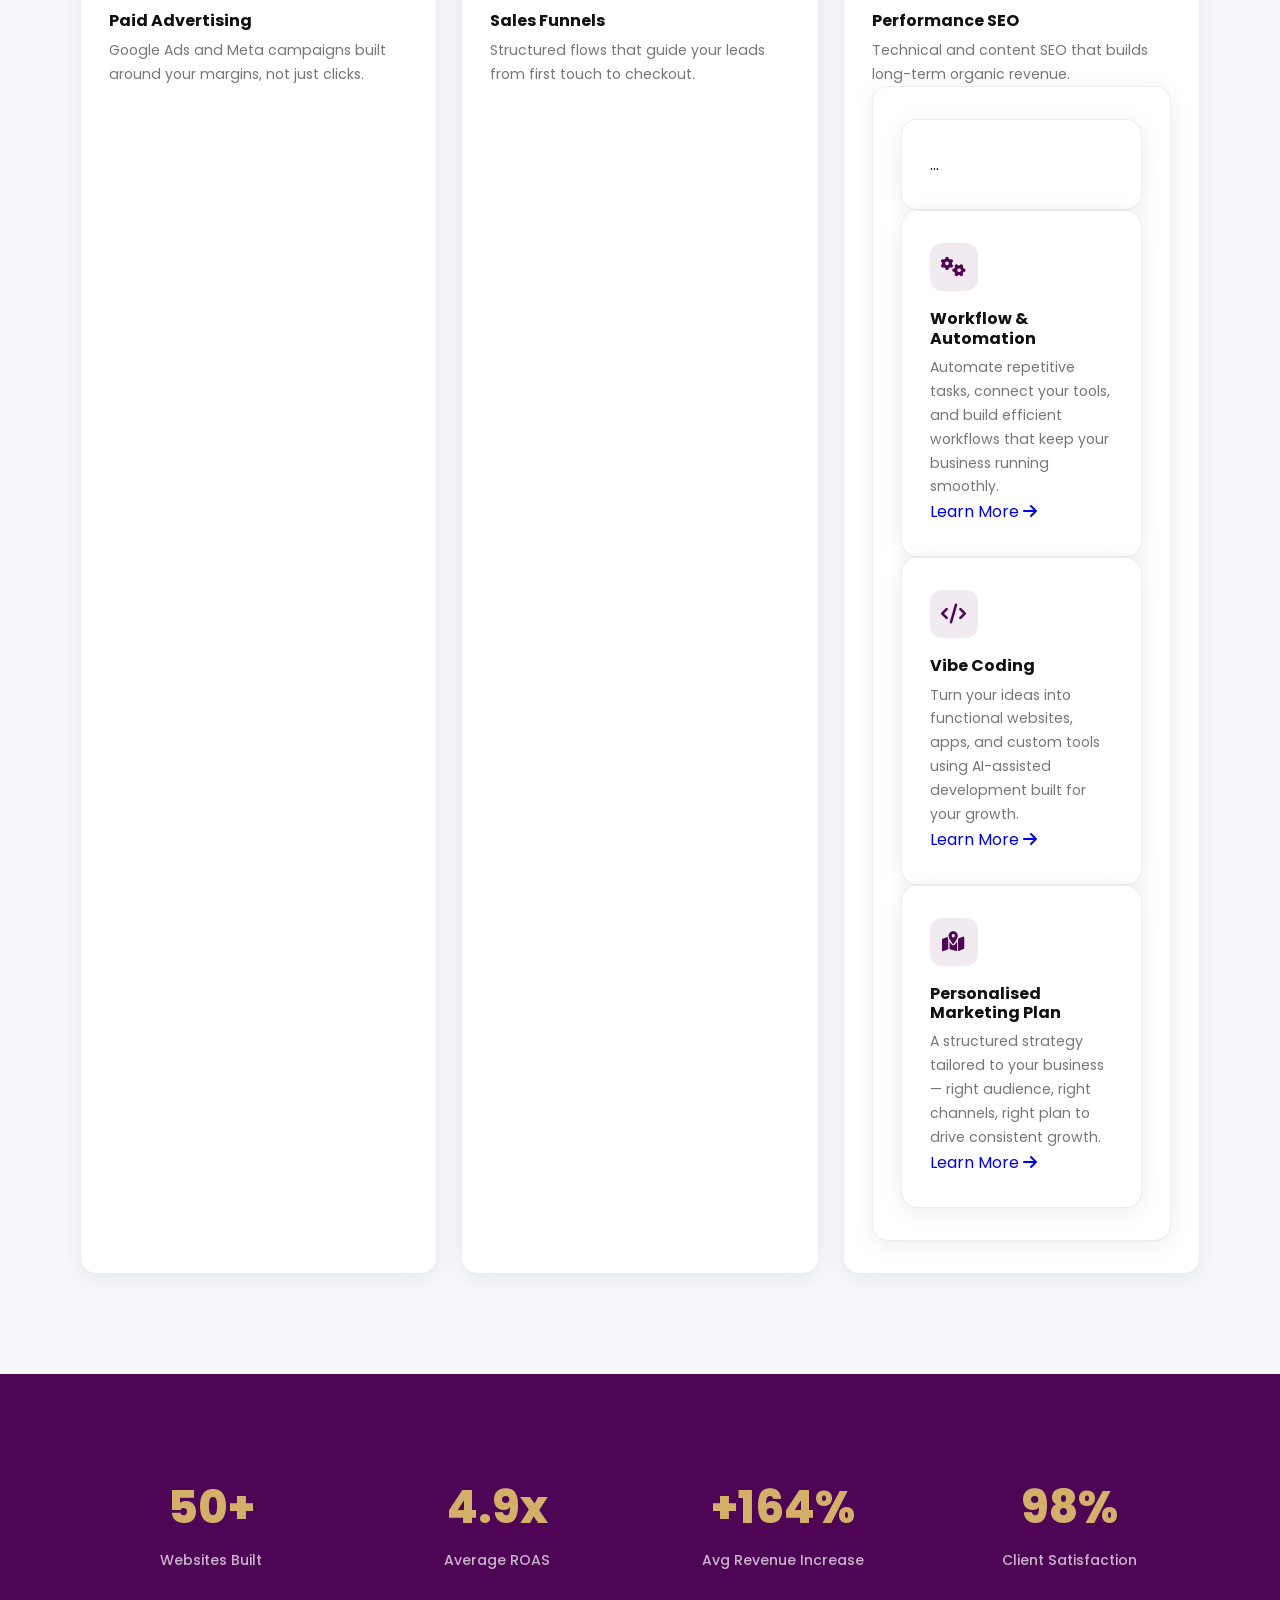
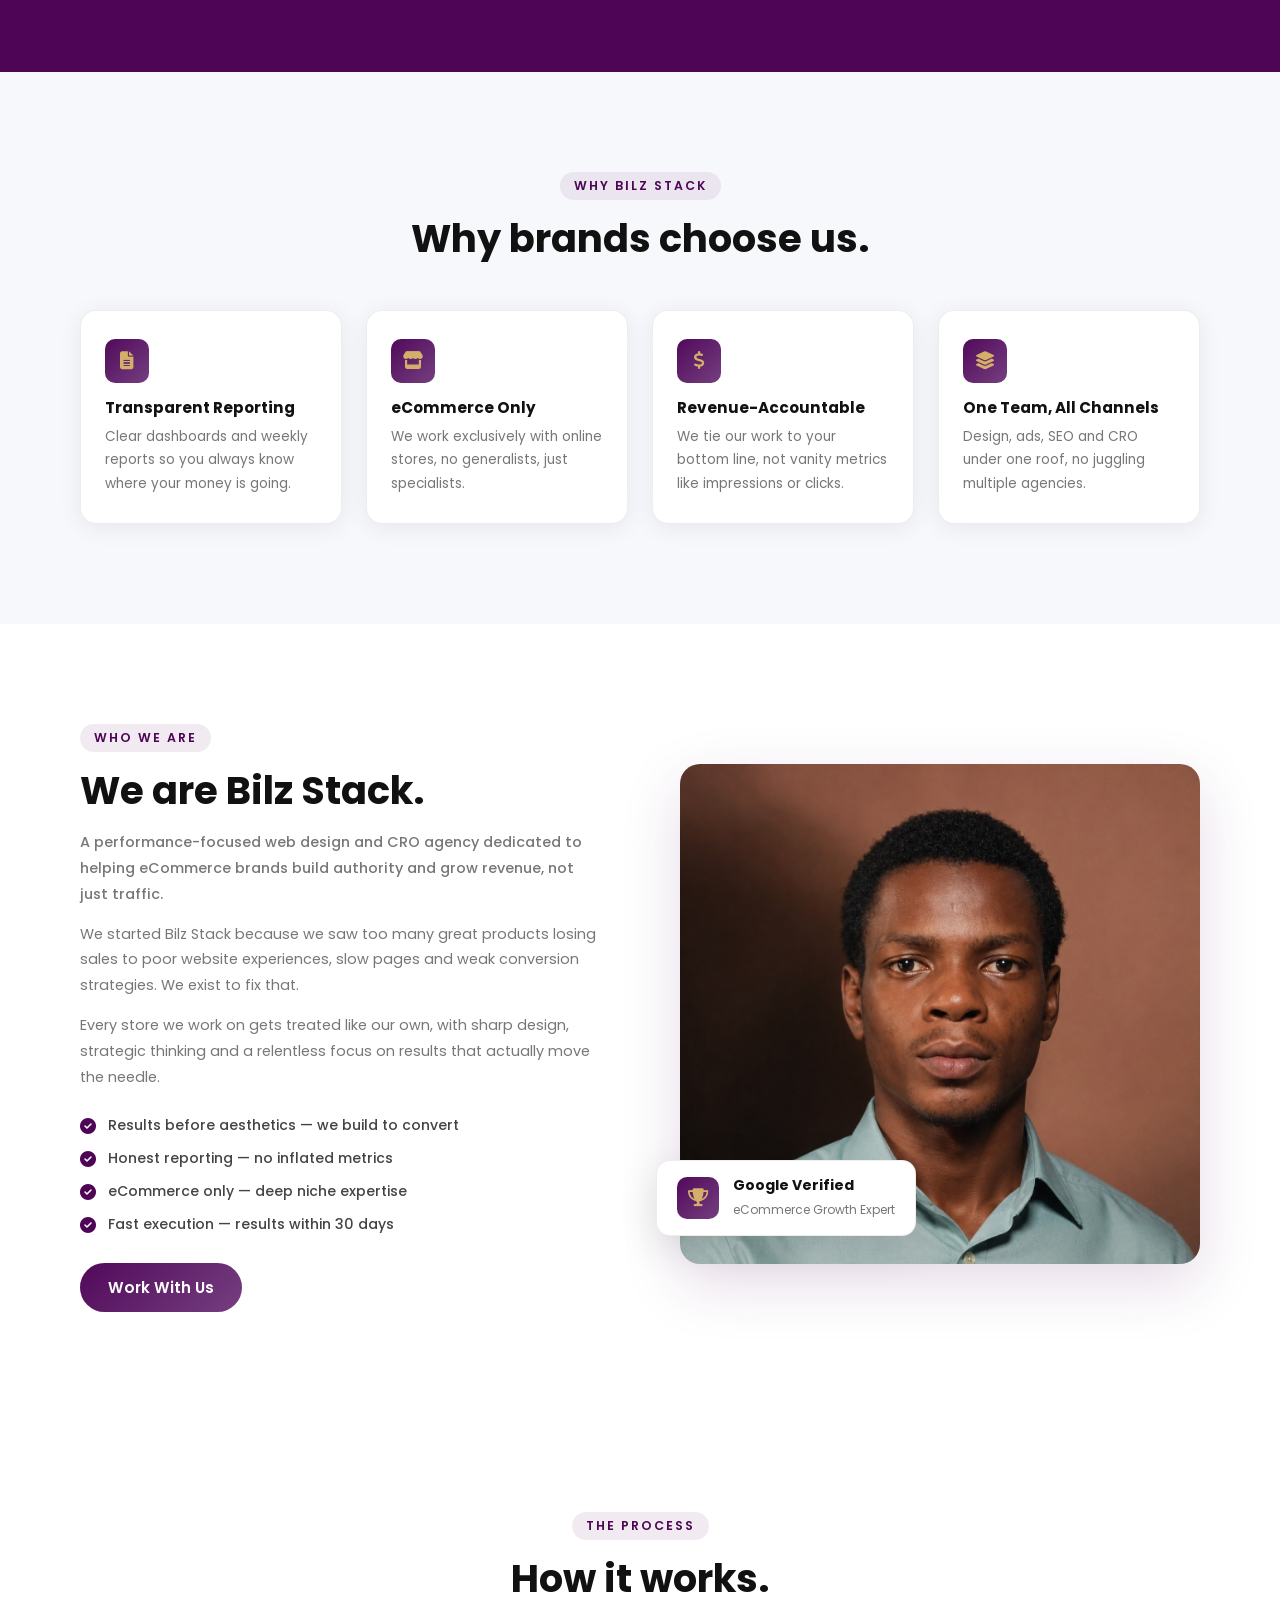
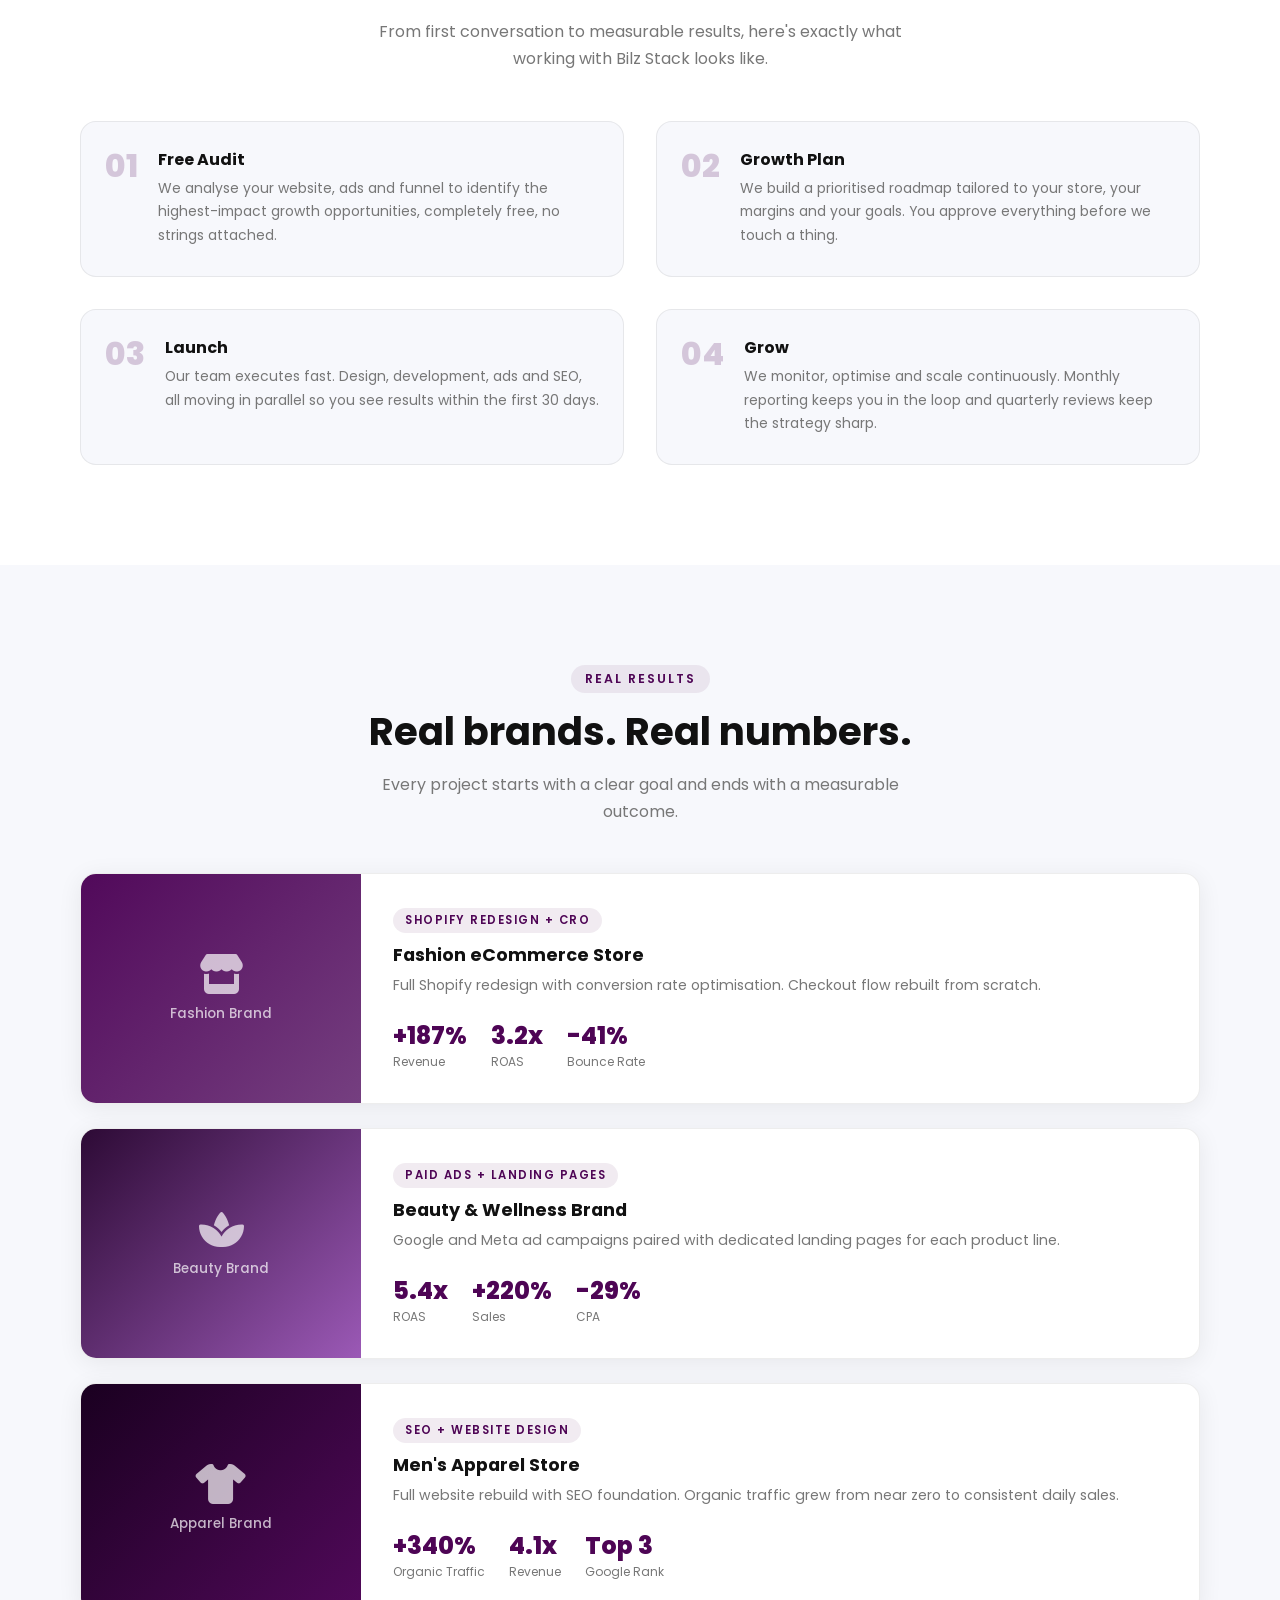
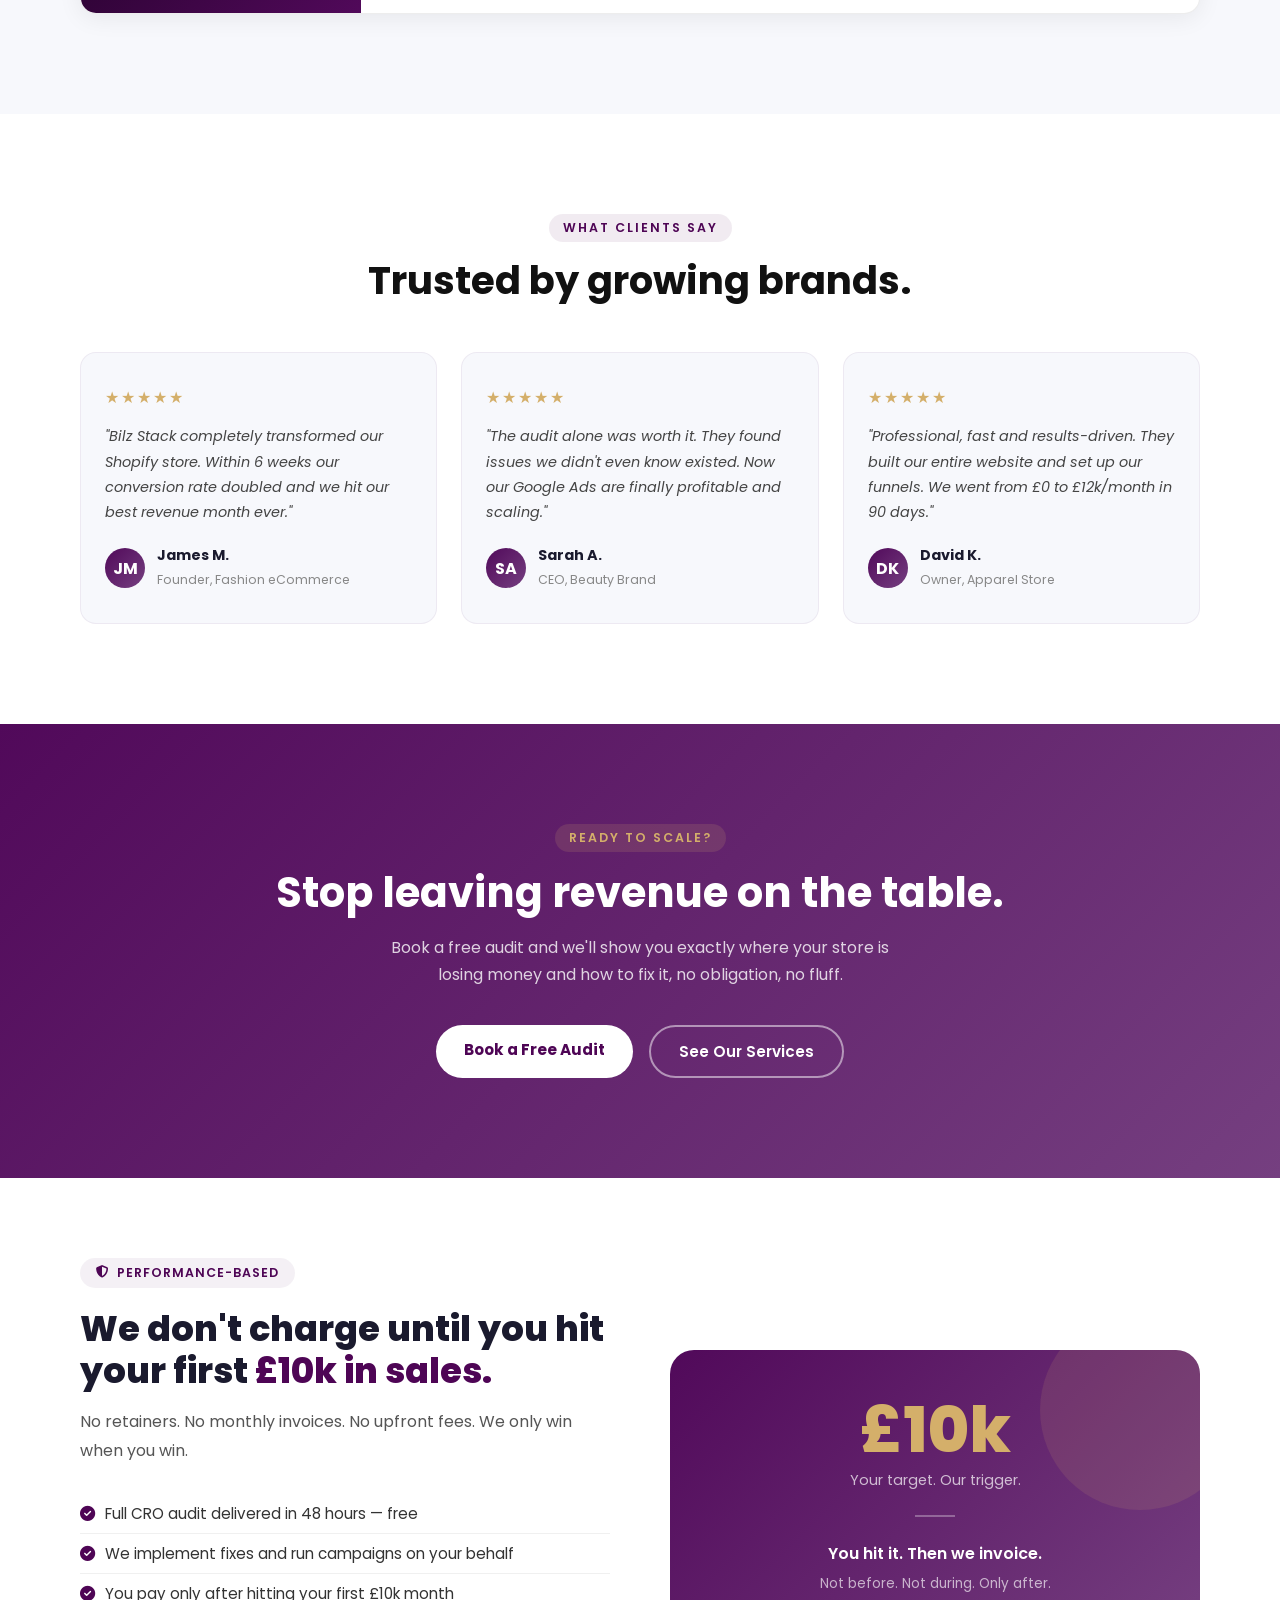
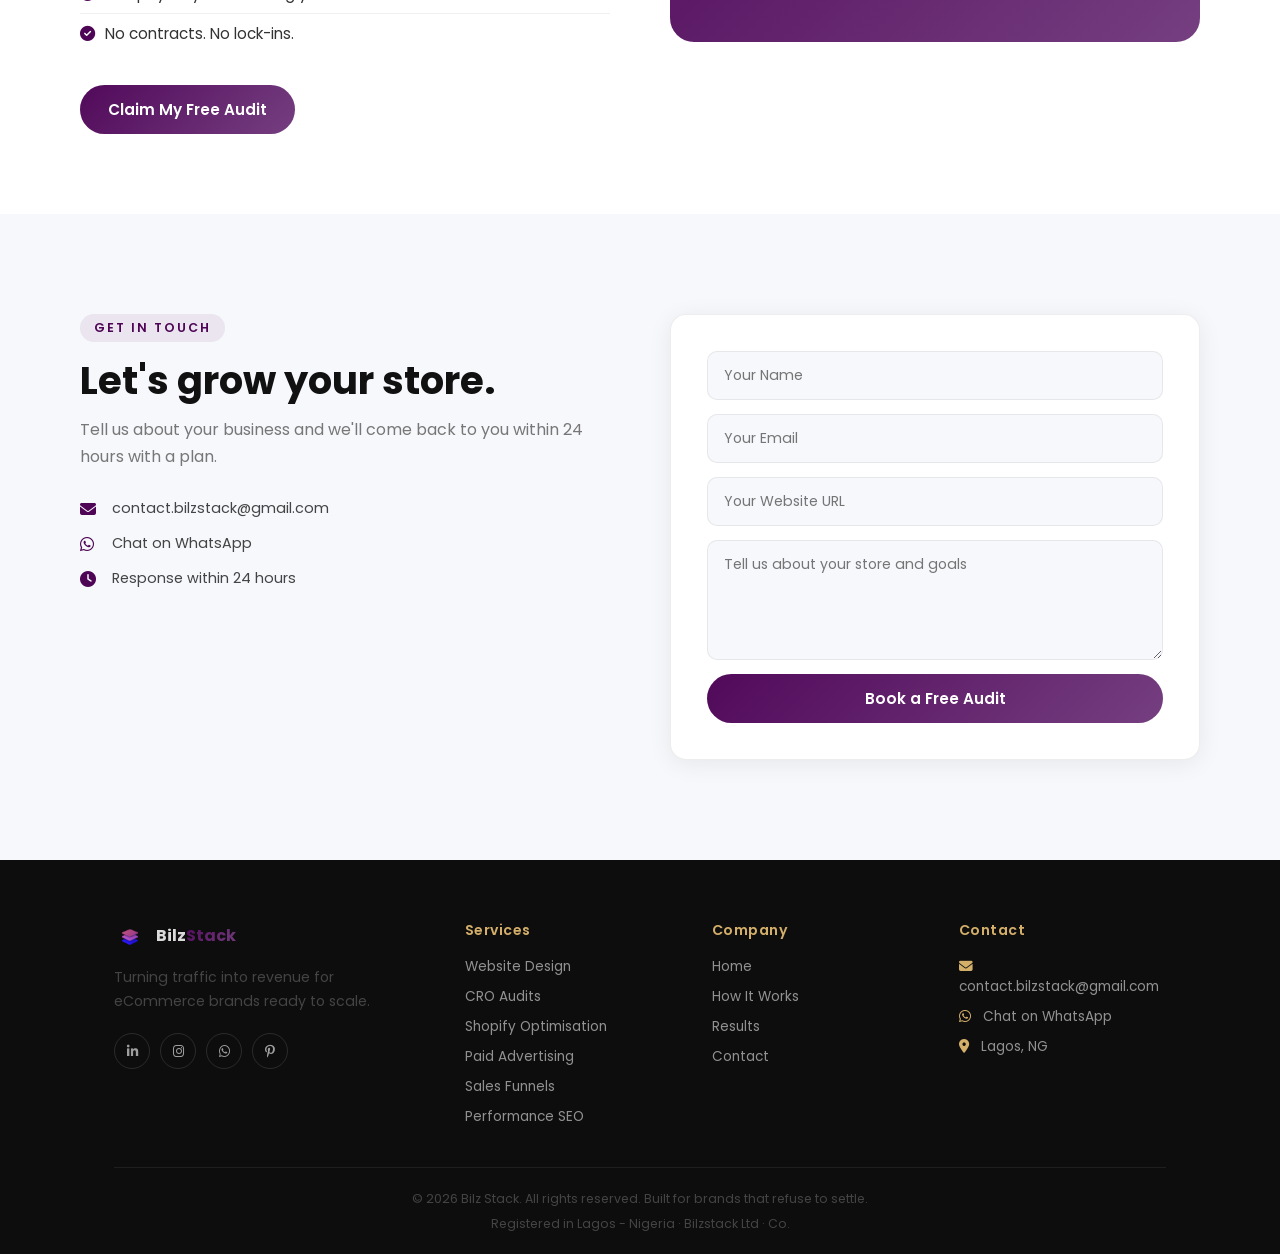
==== commit 30aa11f5: "Update print statement from 'Hello' to 'Goodbye'" ====
--- a/index.html
+++ b/index.html
@@ -197,27 +197,39 @@
           <h3>Performance SEO</h3>
           <p>Technical and content SEO that builds long-term organic revenue.</p>
           <div class="service-card reveal">
-  <div class="service-icon"><i class="fas fa-cogs"></i></div>
-  <h3>Workflow & Automation</h3>
-  <p>Automate repetitive tasks, connect your tools, and build efficient workflows that keep your business running smoothly.</p>
-  <a href="services.html" class="btn-text">Learn More <i class="fas fa-arrow-right"></i></a>
-</div>
-<div class="service-card reveal">
-  <div class="service-icon"><i class="fas fa-code"></i></div>
-  <h3>Vibe Coding</h3>
-  <p>Turn your ideas into functional websites, apps, and custom tools using AI-assisted development built for your growth.</p>
-  <a href="services.html" class="btn-text">Learn More <i class="fas fa-arrow-right"></i></a>
-</div>
-<div class="service-card reveal">
-  <div class="service-icon"><i class="fas fa-map-marked-alt"></i></div>
-  <h3>Personalised Marketing Plan</h3>
-  <p>A structured strategy tailored to your business — right audience, right channels, right plan to drive consistent growth.</p>
-  <a href="services.html" class="btn-text">Learn More <i class="fas fa-arrow-right"></i></a>
-</div>
-        </div>
-      </div>
-    </div>
-  </section>
+            
+        <!-- Performance SEO card -->
+        <div class="service-card reveal">
+          ...
+        </div>
+
+        <!-- NEW: Workflow & Automation -->
+        <div class="service-card reveal">
+          <div class="service-icon"><i class="fas fa-cogs"></i></div>
+          <h3>Workflow & Automation</h3>
+          <p>Automate repetitive tasks, connect your tools, and build efficient workflows that keep your business running smoothly.</p>
+          <a href="services.html" class="btn-text">Learn More <i class="fas fa-arrow-right"></i></a>
+        </div>
+
+        <!-- NEW: Vibe Coding -->
+        <div class="service-card reveal">
+          <div class="service-icon"><i class="fas fa-code"></i></div>
+          <h3>Vibe Coding</h3>
+          <p>Turn your ideas into functional websites, apps, and custom tools using AI-assisted development built for your growth.</p>
+          <a href="services.html" class="btn-text">Learn More <i class="fas fa-arrow-right"></i></a>
+        </div>
+
+        <!-- NEW: Personalised Marketing Plan -->
+        <div class="service-card reveal">
+          <div class="service-icon"><i class="fas fa-map-marked-alt"></i></div>
+          <h3>Personalised Marketing Plan</h3>
+          <p>A structured strategy tailored to your business — right audience, right channels, right plan to drive consistent growth.</p>
+          <a href="services.html" class="btn-text">Learn More <i class="fas fa-arrow-right"></i></a>
+        </div>
+
+      </div> <!-- closes services grid -->
+    </div> <!-- closes section-inner -->
+  </section> <!-- closes services section -->        </div>
 
   <!-- STATS -->
   <section class="stats">
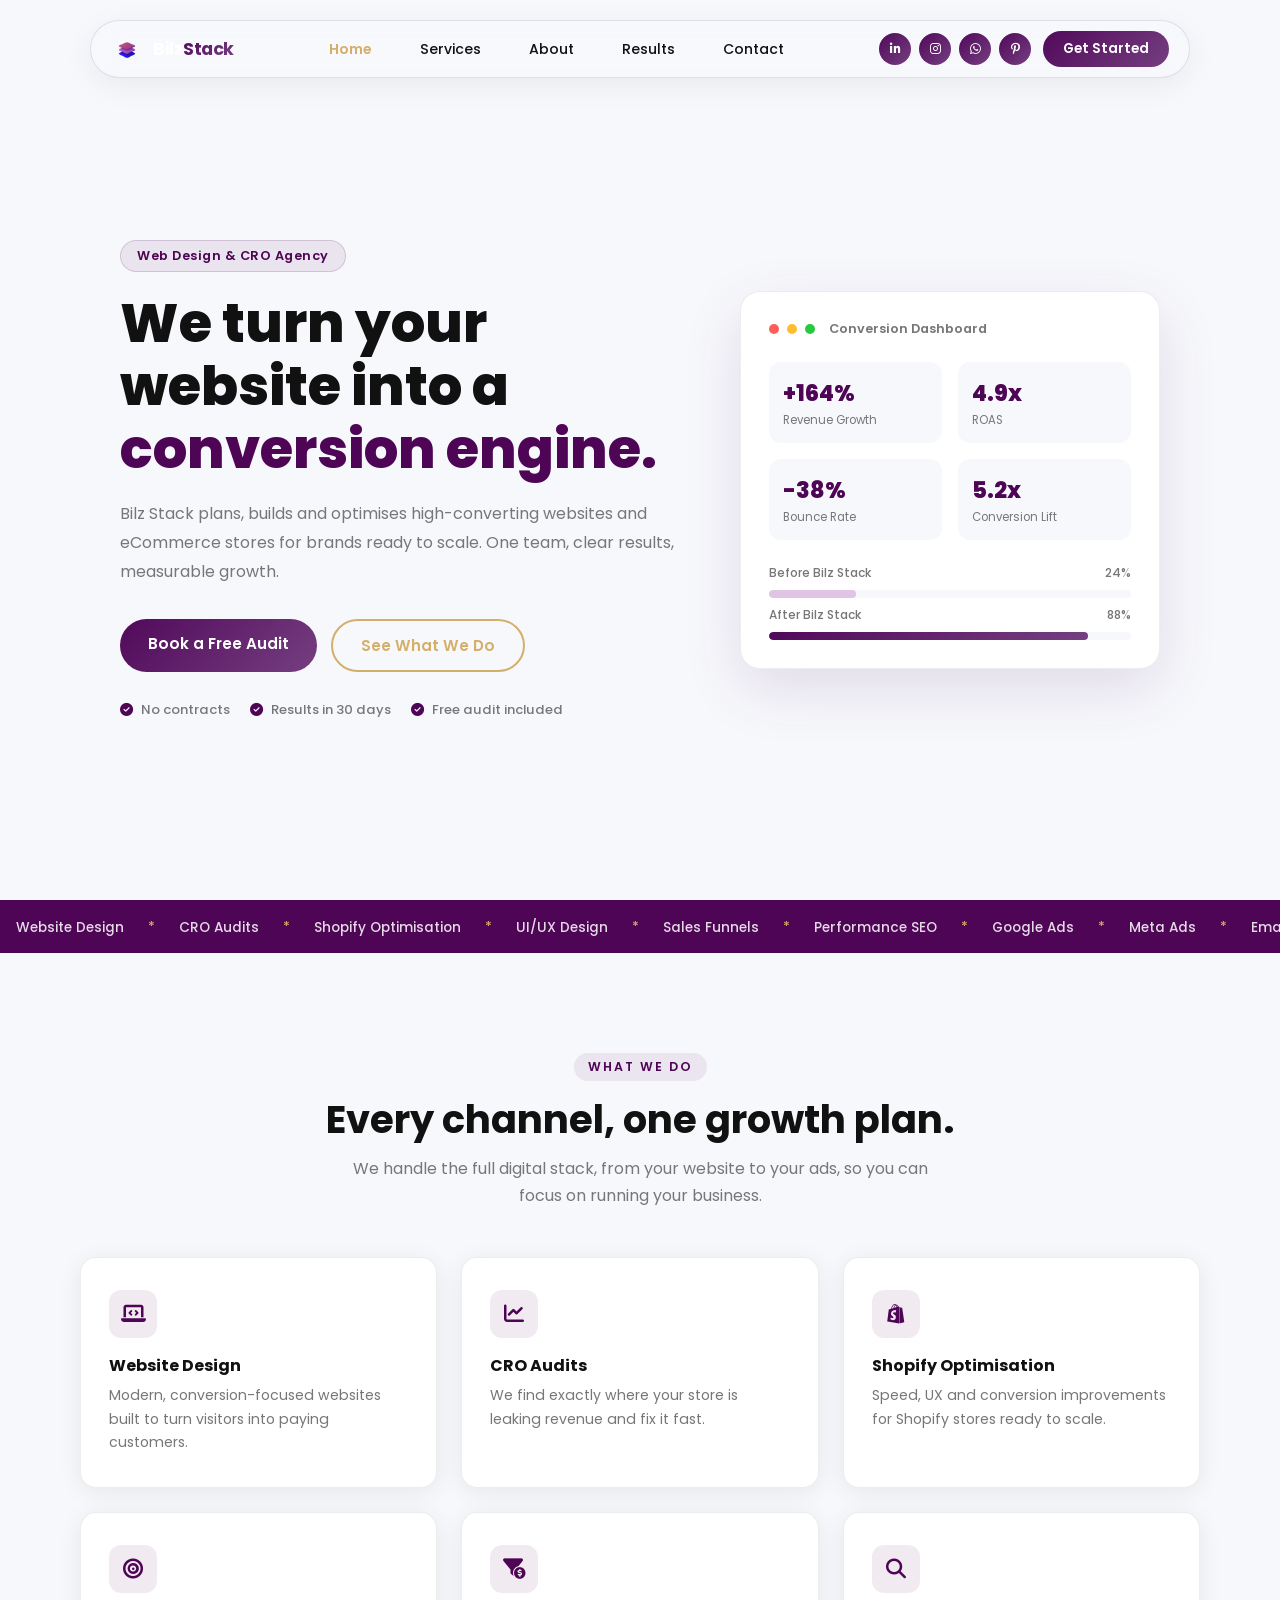
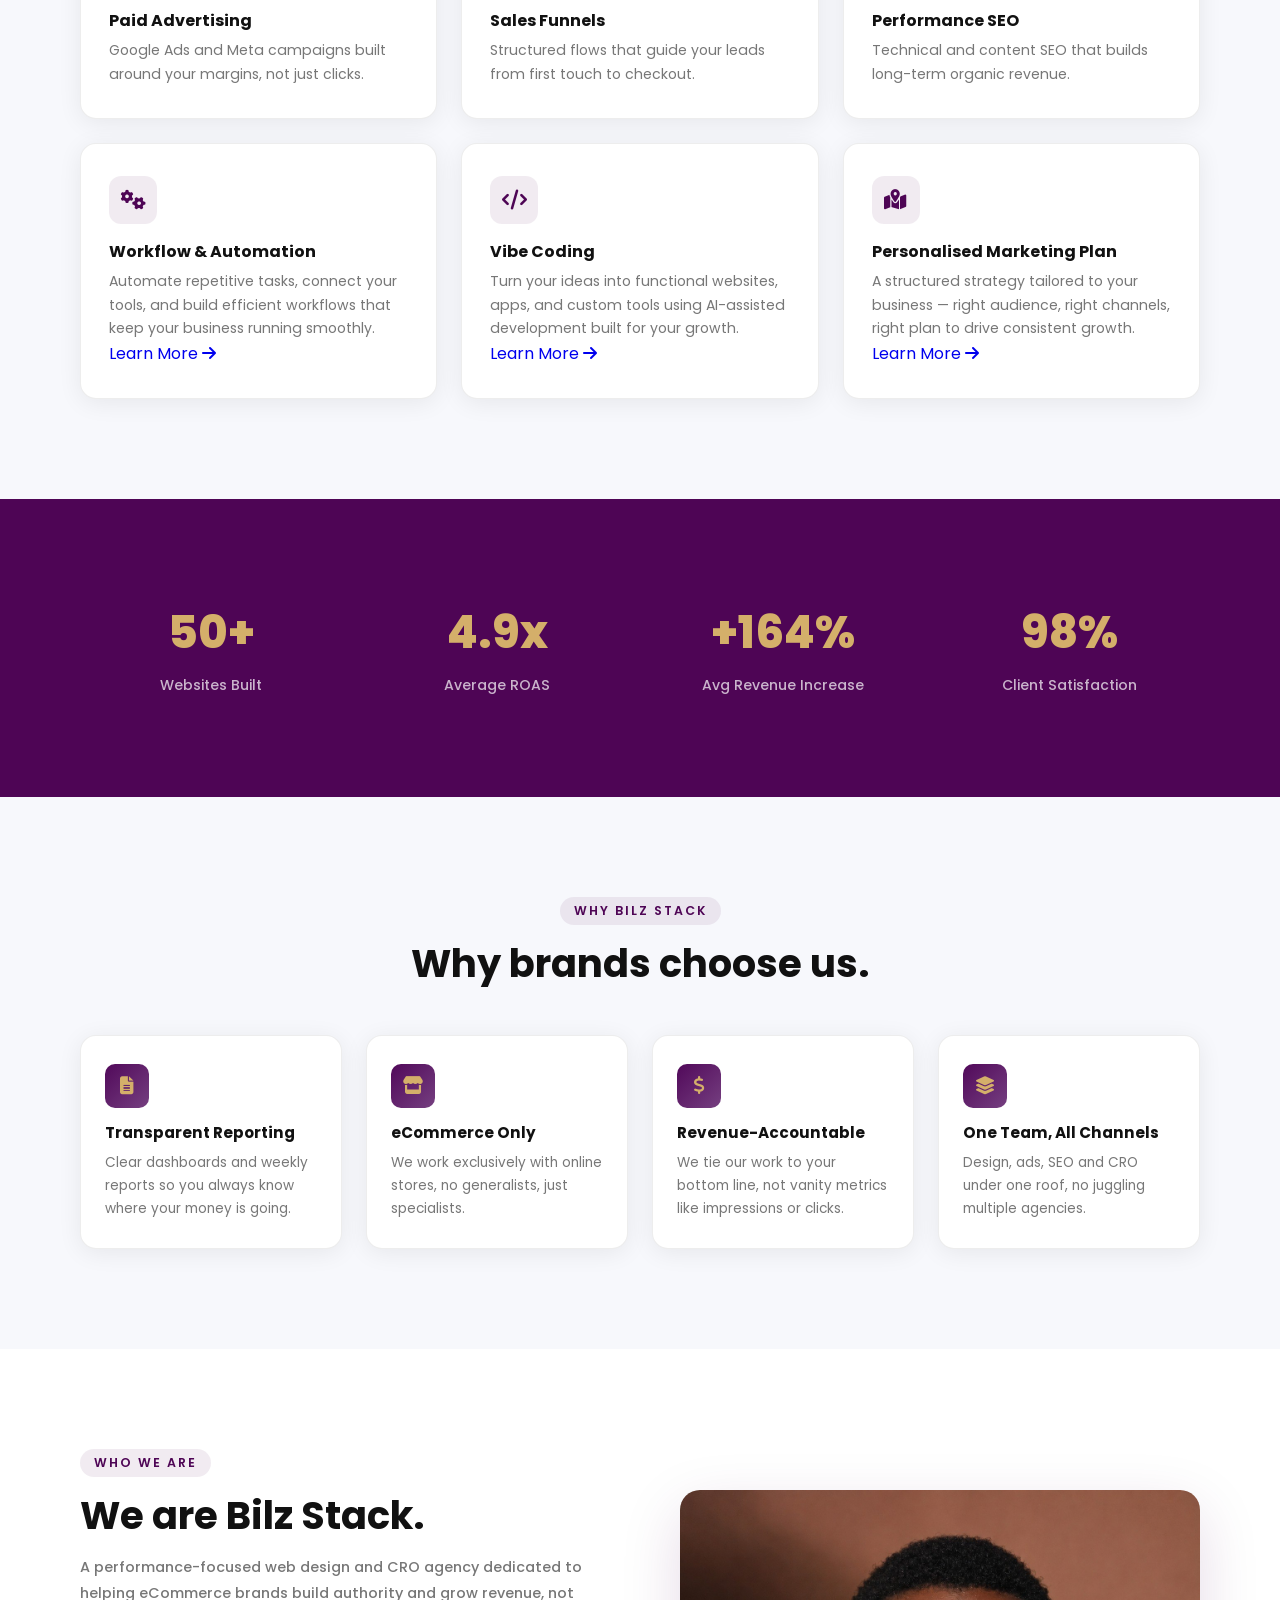
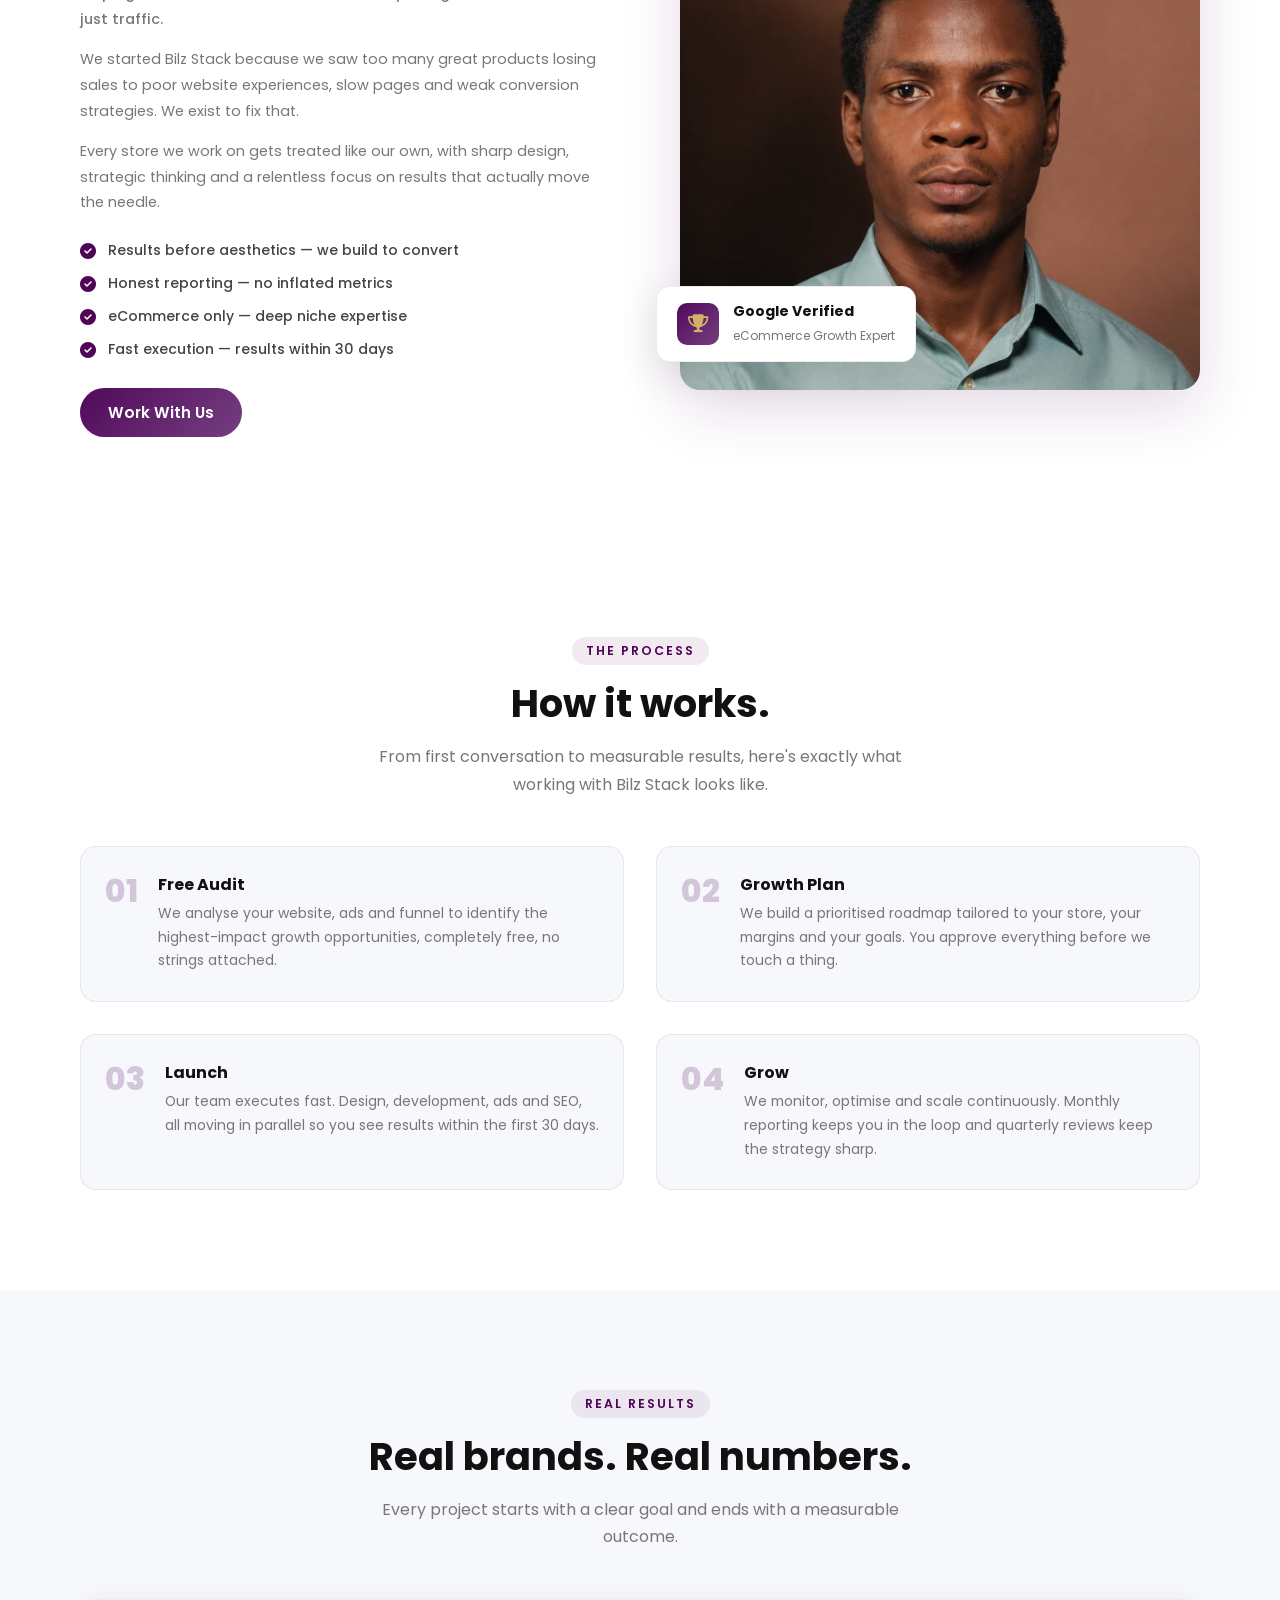
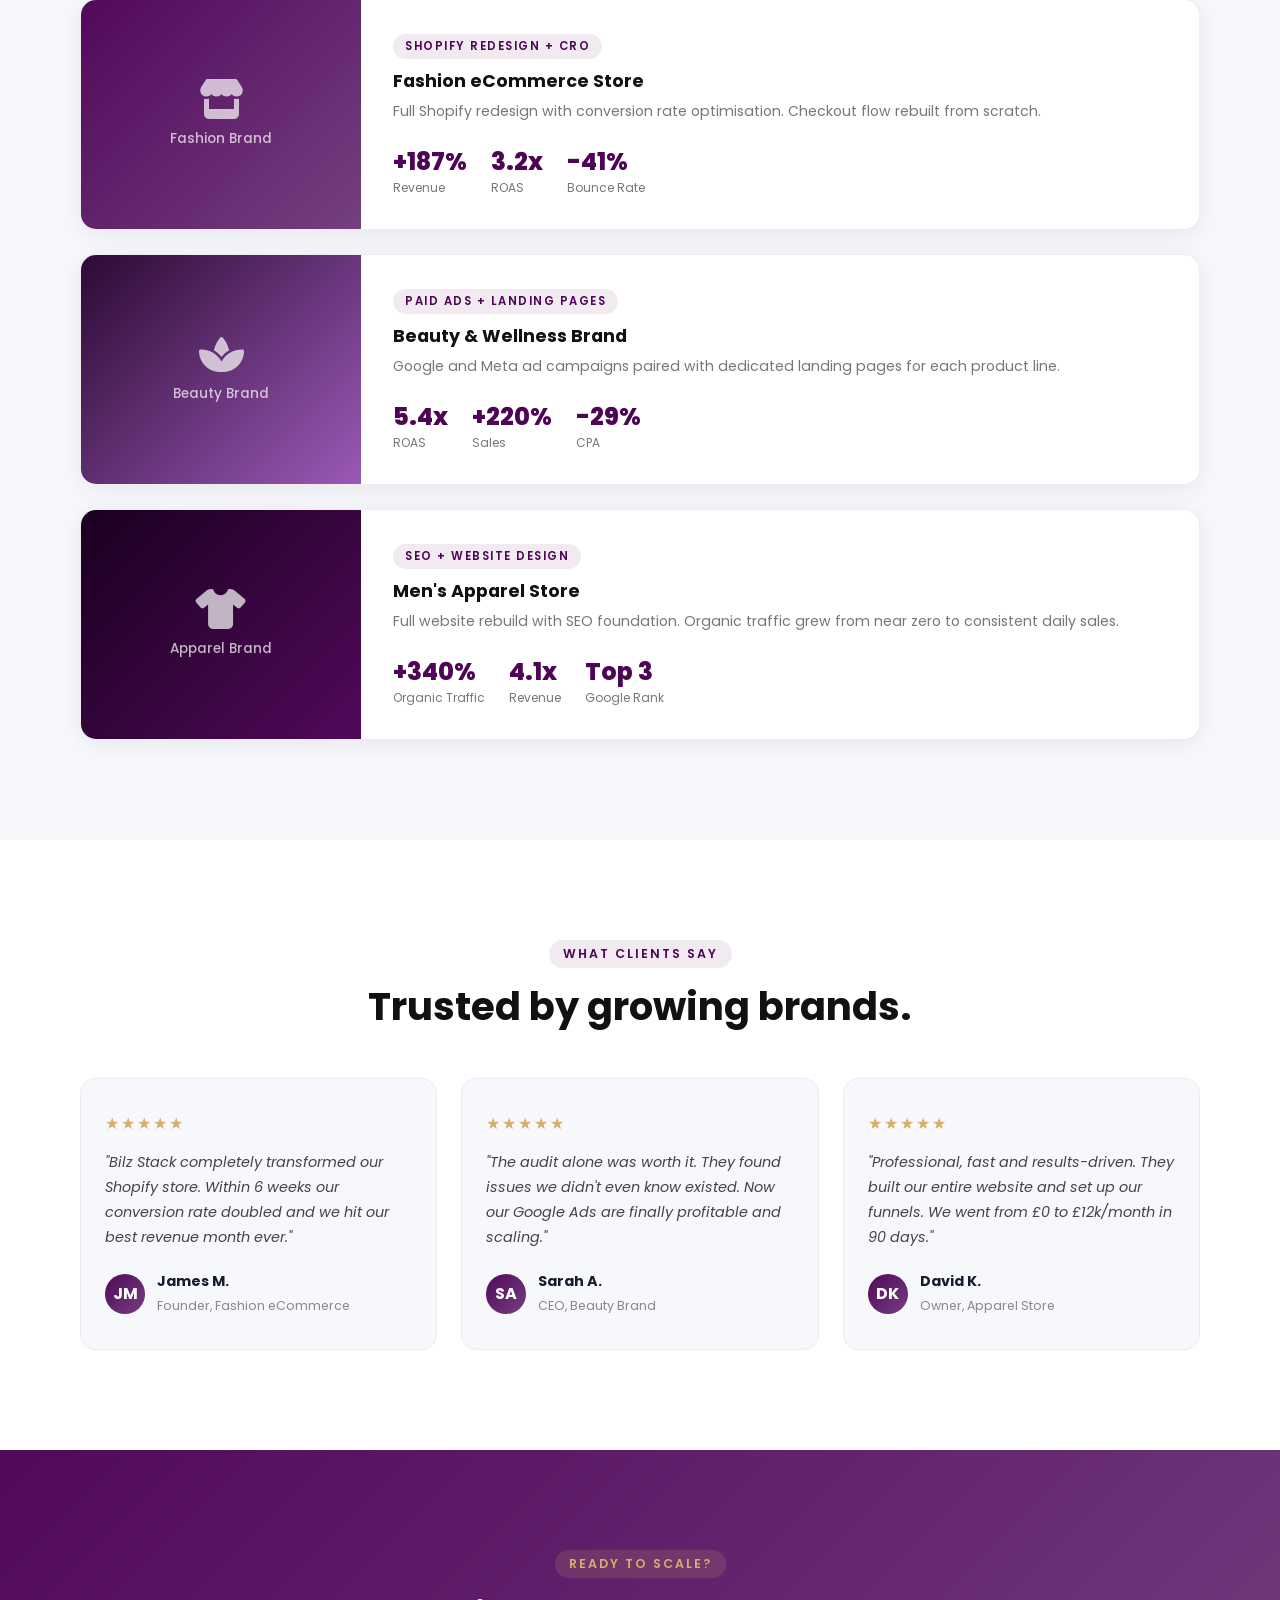
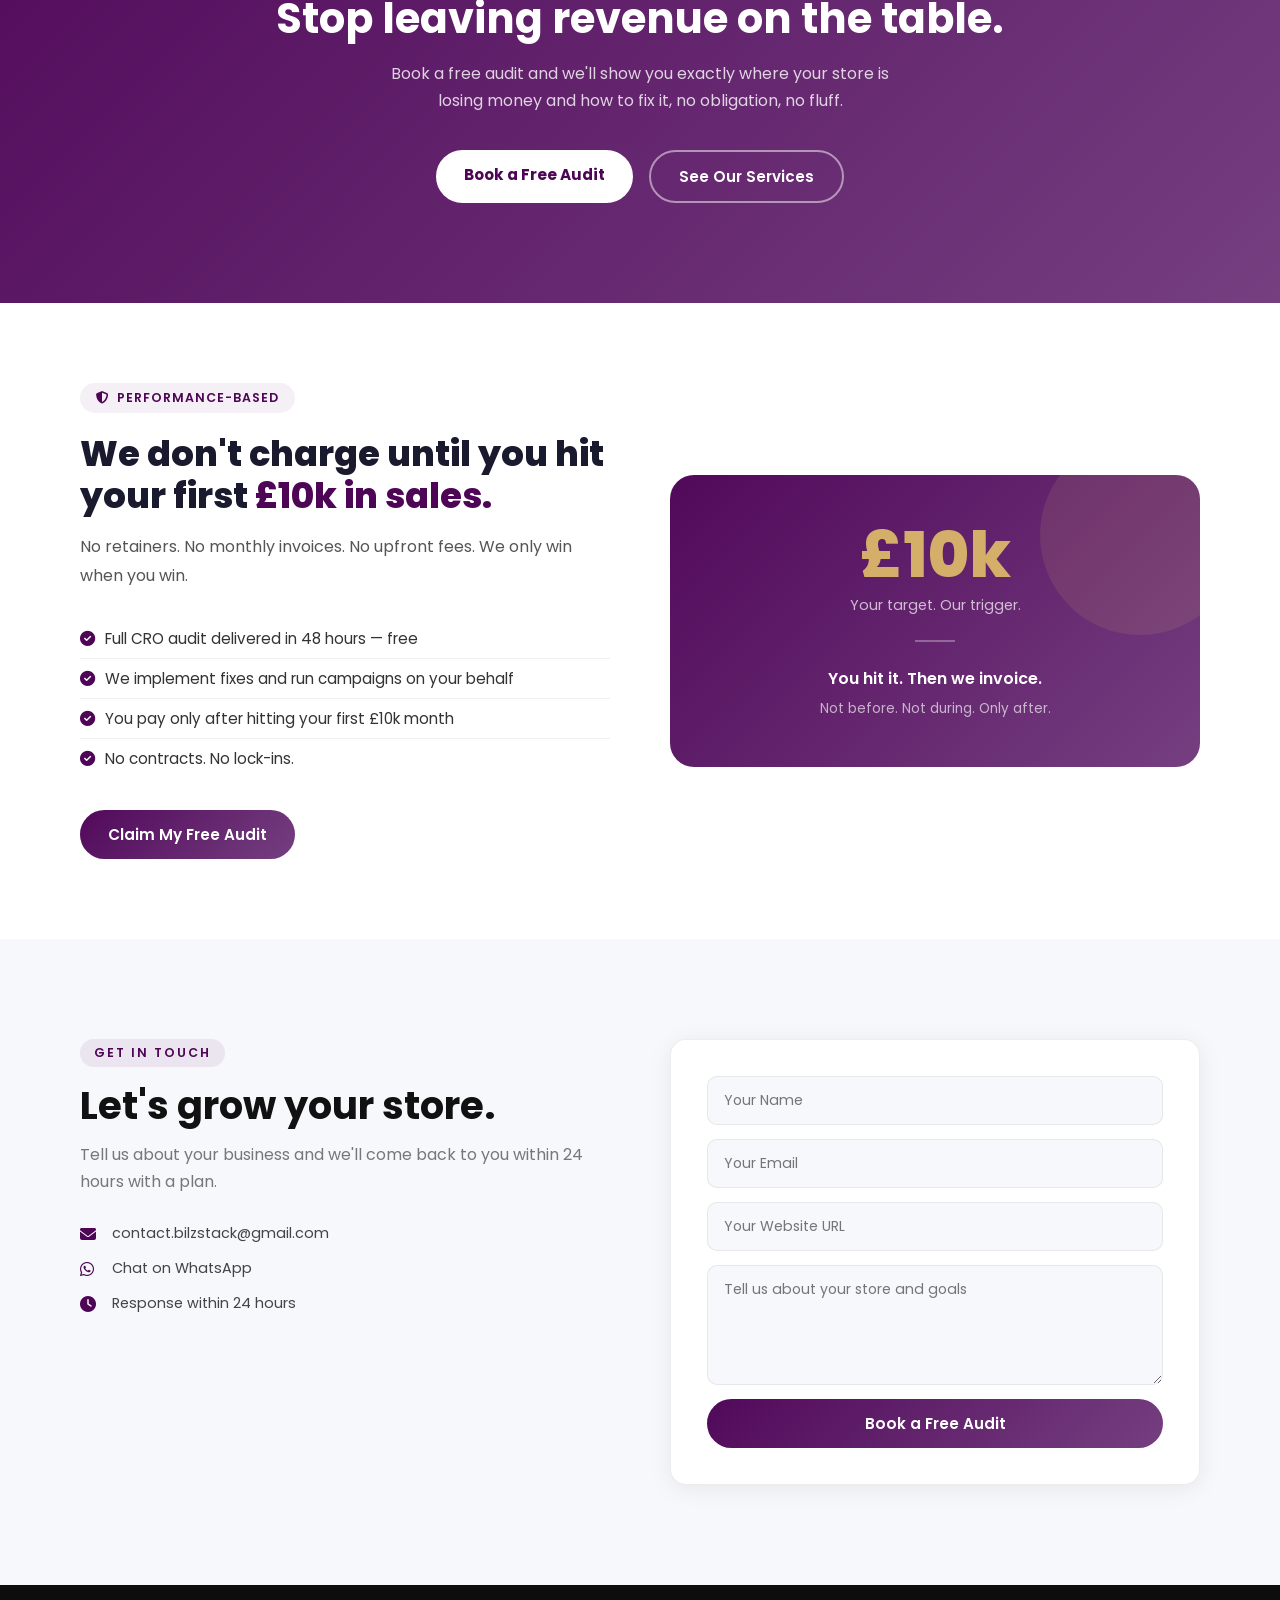
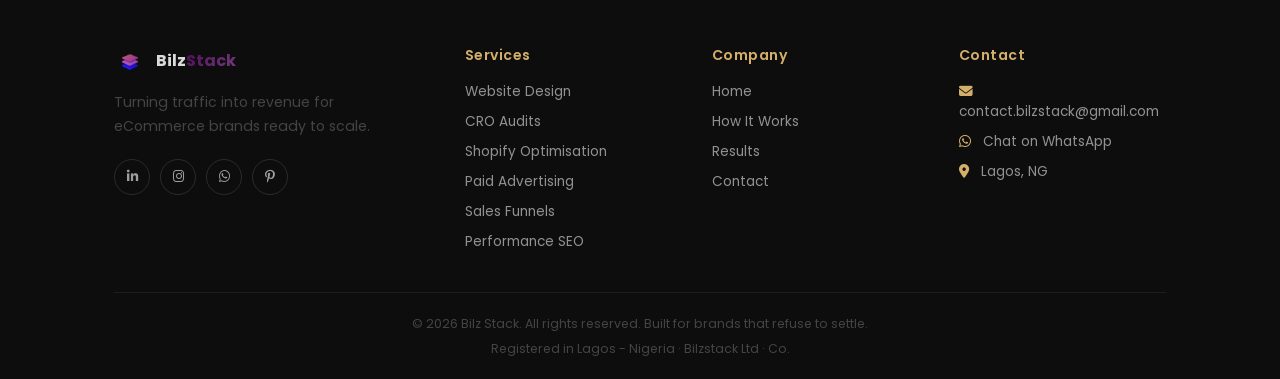
==== commit 6481ae60: "Update print statement from 'Hello' to 'Goodbye'" ====
--- a/index.html
+++ b/index.html
@@ -160,78 +160,74 @@
     </div>
   </div>
 
-  <!-- SERVICES -->
+ <!-- SERVICES -->
   <section id="services" class="services">
     <div class="section-inner">
       <div class="section-label reveal">What We Do</div>
       <h2 class="reveal">Every channel, one growth plan.</h2>
       <p class="section-sub reveal">We handle the full digital stack, from your website to your ads, so you can focus on running your business.</p>
       <div class="services-grid">
+
         <div class="service-card reveal reveal-delay-1">
           <div class="service-icon"><i class="fas fa-laptop-code"></i></div>
           <h3>Website Design</h3>
           <p>Modern, conversion-focused websites built to turn visitors into paying customers.</p>
         </div>
+
         <div class="service-card reveal reveal-delay-2">
           <div class="service-icon"><i class="fas fa-chart-line"></i></div>
           <h3>CRO Audits</h3>
           <p>We find exactly where your store is leaking revenue and fix it fast.</p>
         </div>
+
         <div class="service-card reveal reveal-delay-3">
           <div class="service-icon"><i class="fab fa-shopify"></i></div>
           <h3>Shopify Optimisation</h3>
           <p>Speed, UX and conversion improvements for Shopify stores ready to scale.</p>
         </div>
+
         <div class="service-card reveal reveal-delay-1">
           <div class="service-icon"><i class="fas fa-bullseye"></i></div>
           <h3>Paid Advertising</h3>
           <p>Google Ads and Meta campaigns built around your margins, not just clicks.</p>
         </div>
+
         <div class="service-card reveal reveal-delay-2">
           <div class="service-icon"><i class="fas fa-funnel-dollar"></i></div>
           <h3>Sales Funnels</h3>
           <p>Structured flows that guide your leads from first touch to checkout.</p>
         </div>
+
         <div class="service-card reveal reveal-delay-3">
           <div class="service-icon"><i class="fas fa-search"></i></div>
           <h3>Performance SEO</h3>
           <p>Technical and content SEO that builds long-term organic revenue.</p>
-          <div class="service-card reveal">
-            
-        <!-- Performance SEO card -->
-        <div class="service-card reveal">
-          ...
-        </div>
-
-        <!-- NEW: Workflow & Automation -->
-        <div class="service-card reveal">
+        </div>
+
+        <div class="service-card reveal reveal-delay-1">
           <div class="service-icon"><i class="fas fa-cogs"></i></div>
           <h3>Workflow & Automation</h3>
           <p>Automate repetitive tasks, connect your tools, and build efficient workflows that keep your business running smoothly.</p>
           <a href="services.html" class="btn-text">Learn More <i class="fas fa-arrow-right"></i></a>
         </div>
 
-        <!-- NEW: Vibe Coding -->
-        <div class="service-card reveal">
+        <div class="service-card reveal reveal-delay-2">
           <div class="service-icon"><i class="fas fa-code"></i></div>
           <h3>Vibe Coding</h3>
           <p>Turn your ideas into functional websites, apps, and custom tools using AI-assisted development built for your growth.</p>
           <a href="services.html" class="btn-text">Learn More <i class="fas fa-arrow-right"></i></a>
         </div>
 
-        <!-- NEW: Personalised Marketing Plan -->
-        <div class="service-card reveal">
+        <div class="service-card reveal reveal-delay-3">
           <div class="service-icon"><i class="fas fa-map-marked-alt"></i></div>
           <h3>Personalised Marketing Plan</h3>
           <p>A structured strategy tailored to your business — right audience, right channels, right plan to drive consistent growth.</p>
           <a href="services.html" class="btn-text">Learn More <i class="fas fa-arrow-right"></i></a>
         </div>
 
-      </div> <!-- closes services grid -->
-    </div> <!-- closes section-inner -->
-  </section> <!-- closes services section -->        </div>
-
-  <!-- STATS -->
+      </div>
+    </div>
+  </section>  <!-- STATS -->
   <section class="stats">
     <div class="section-inner">
       <div class="stats-grid">
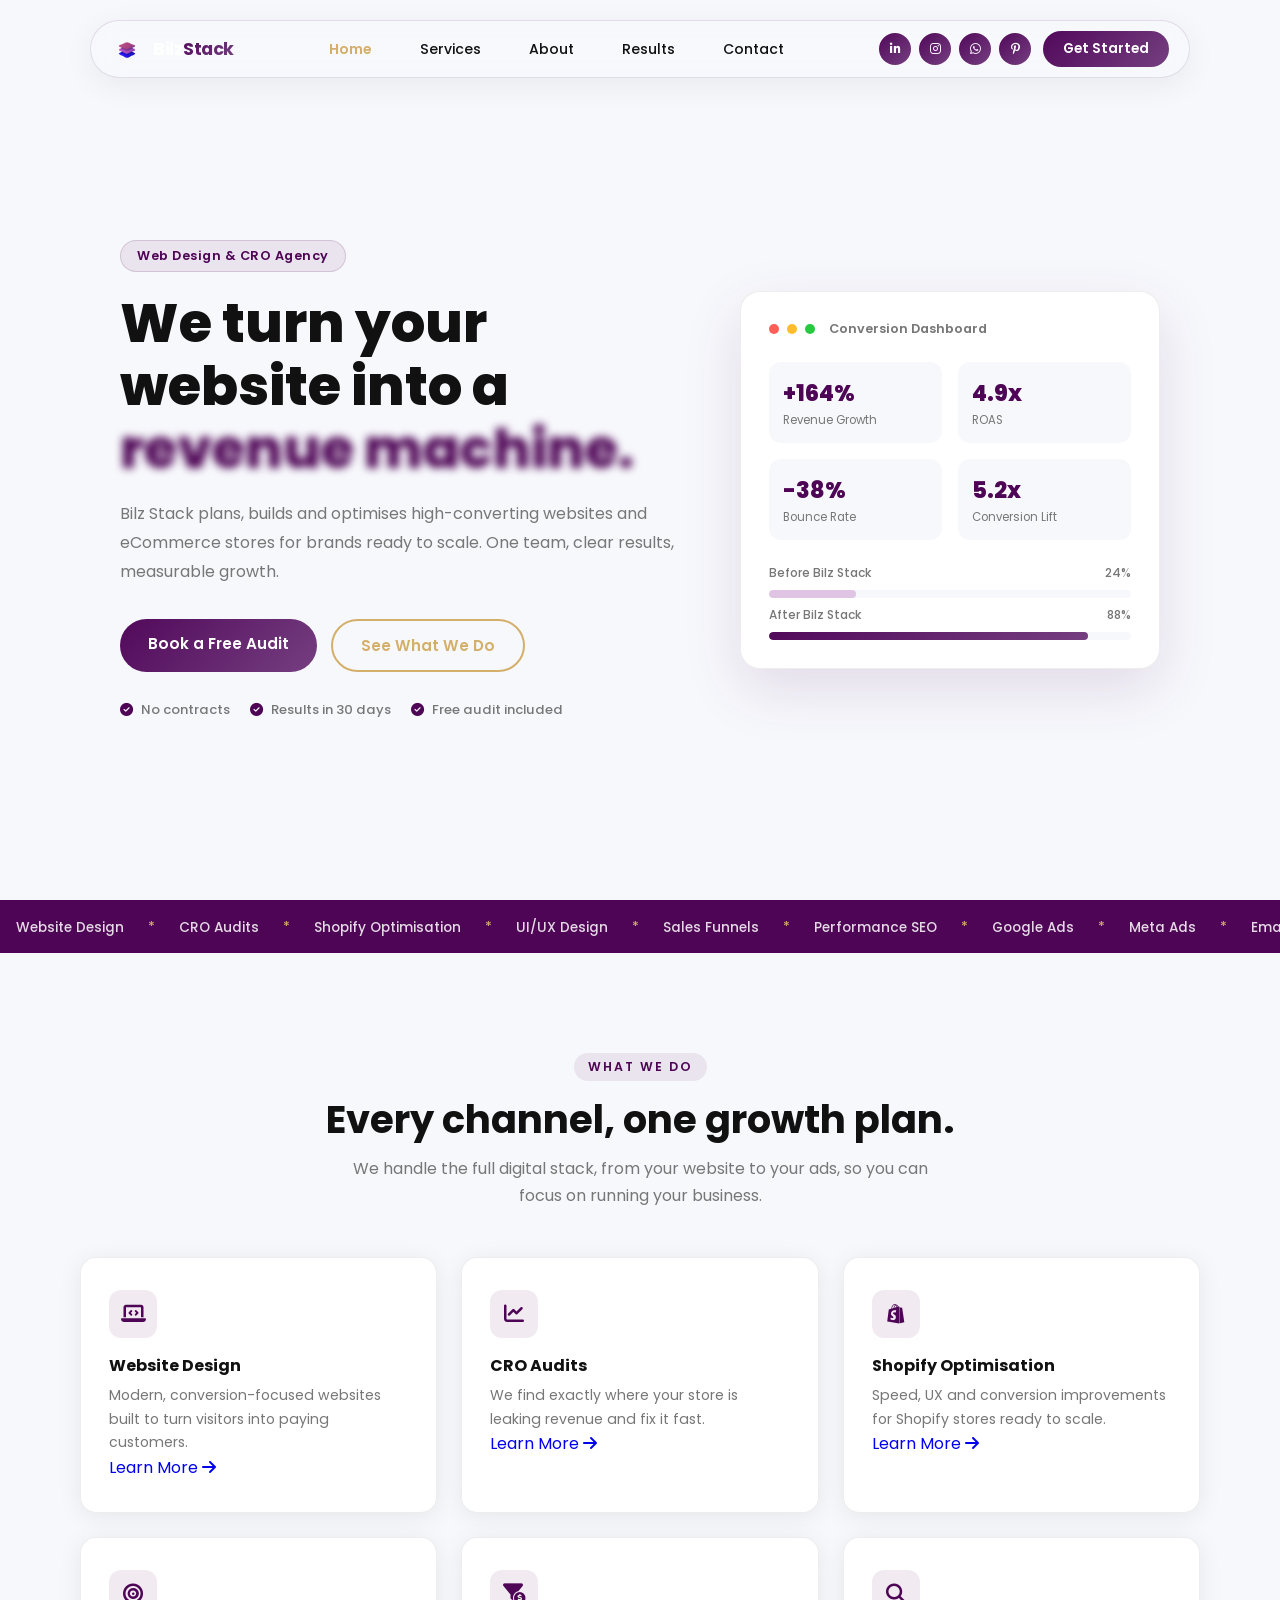
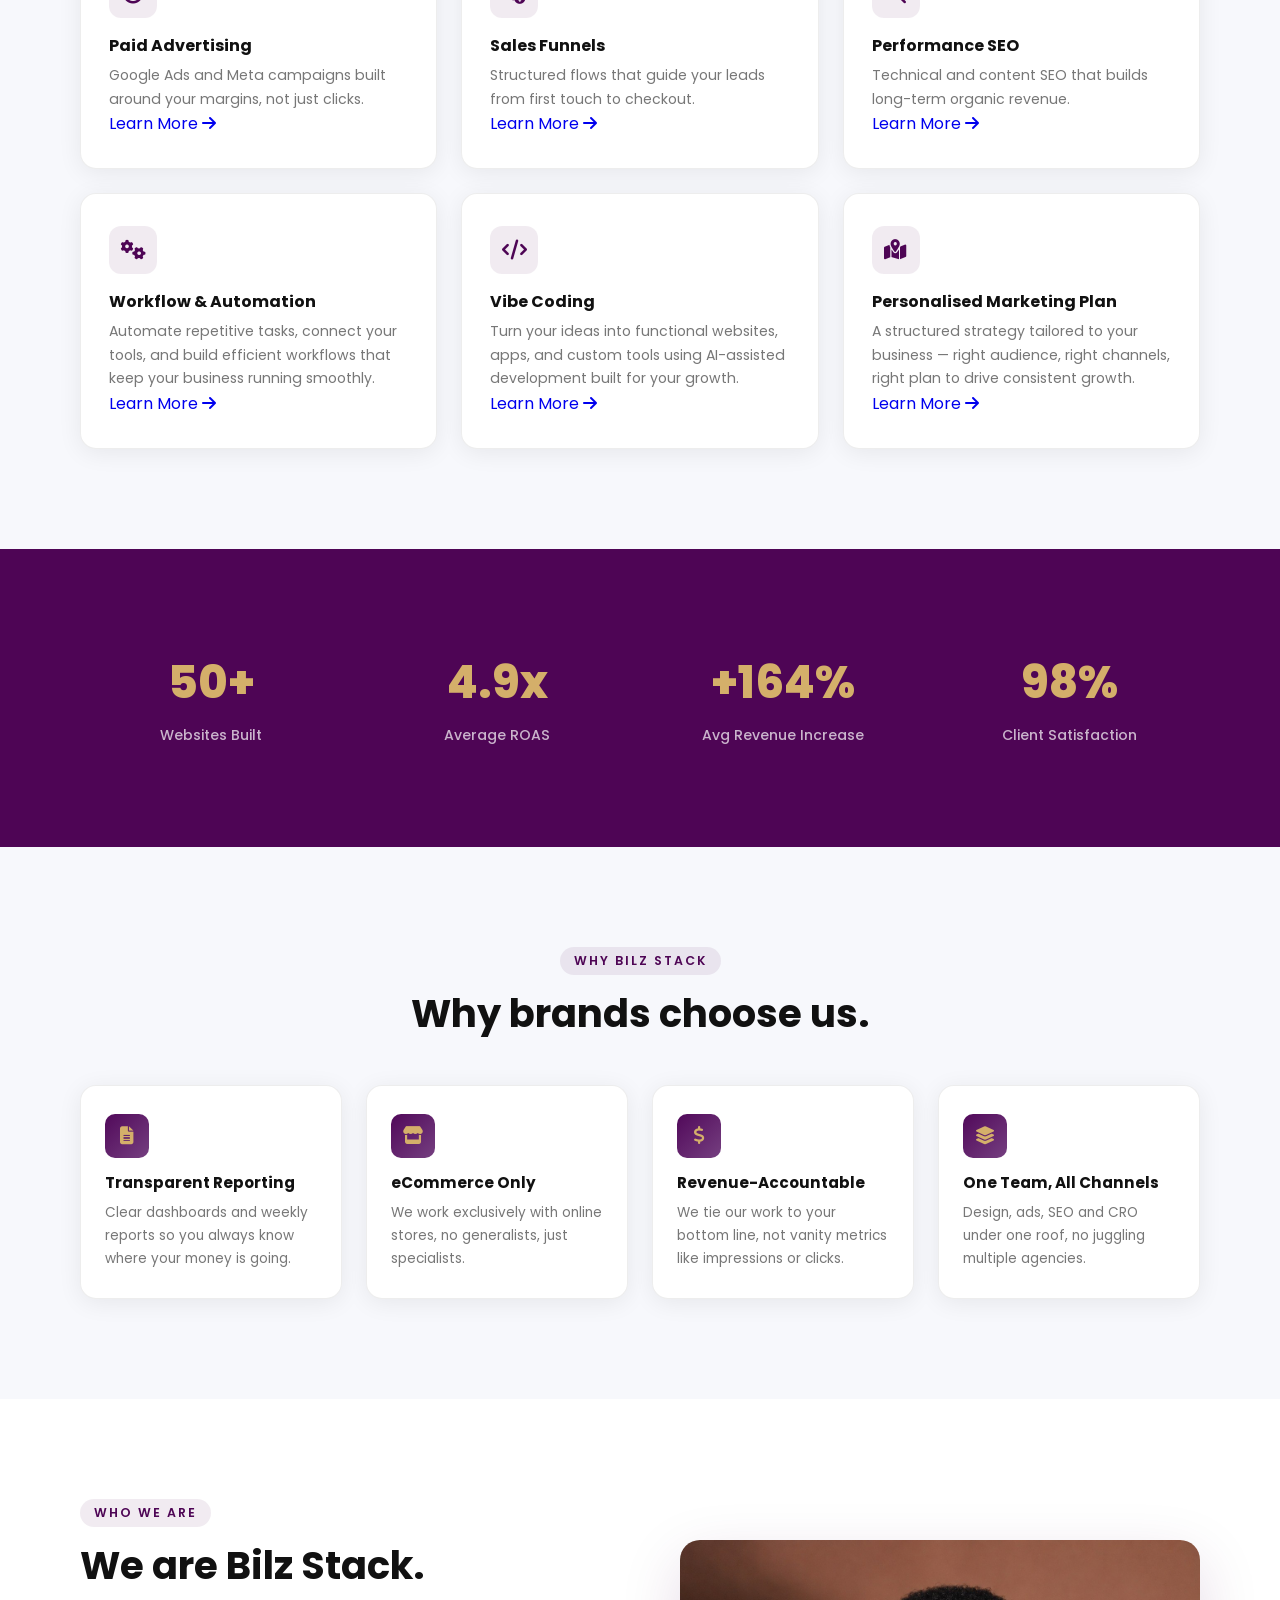
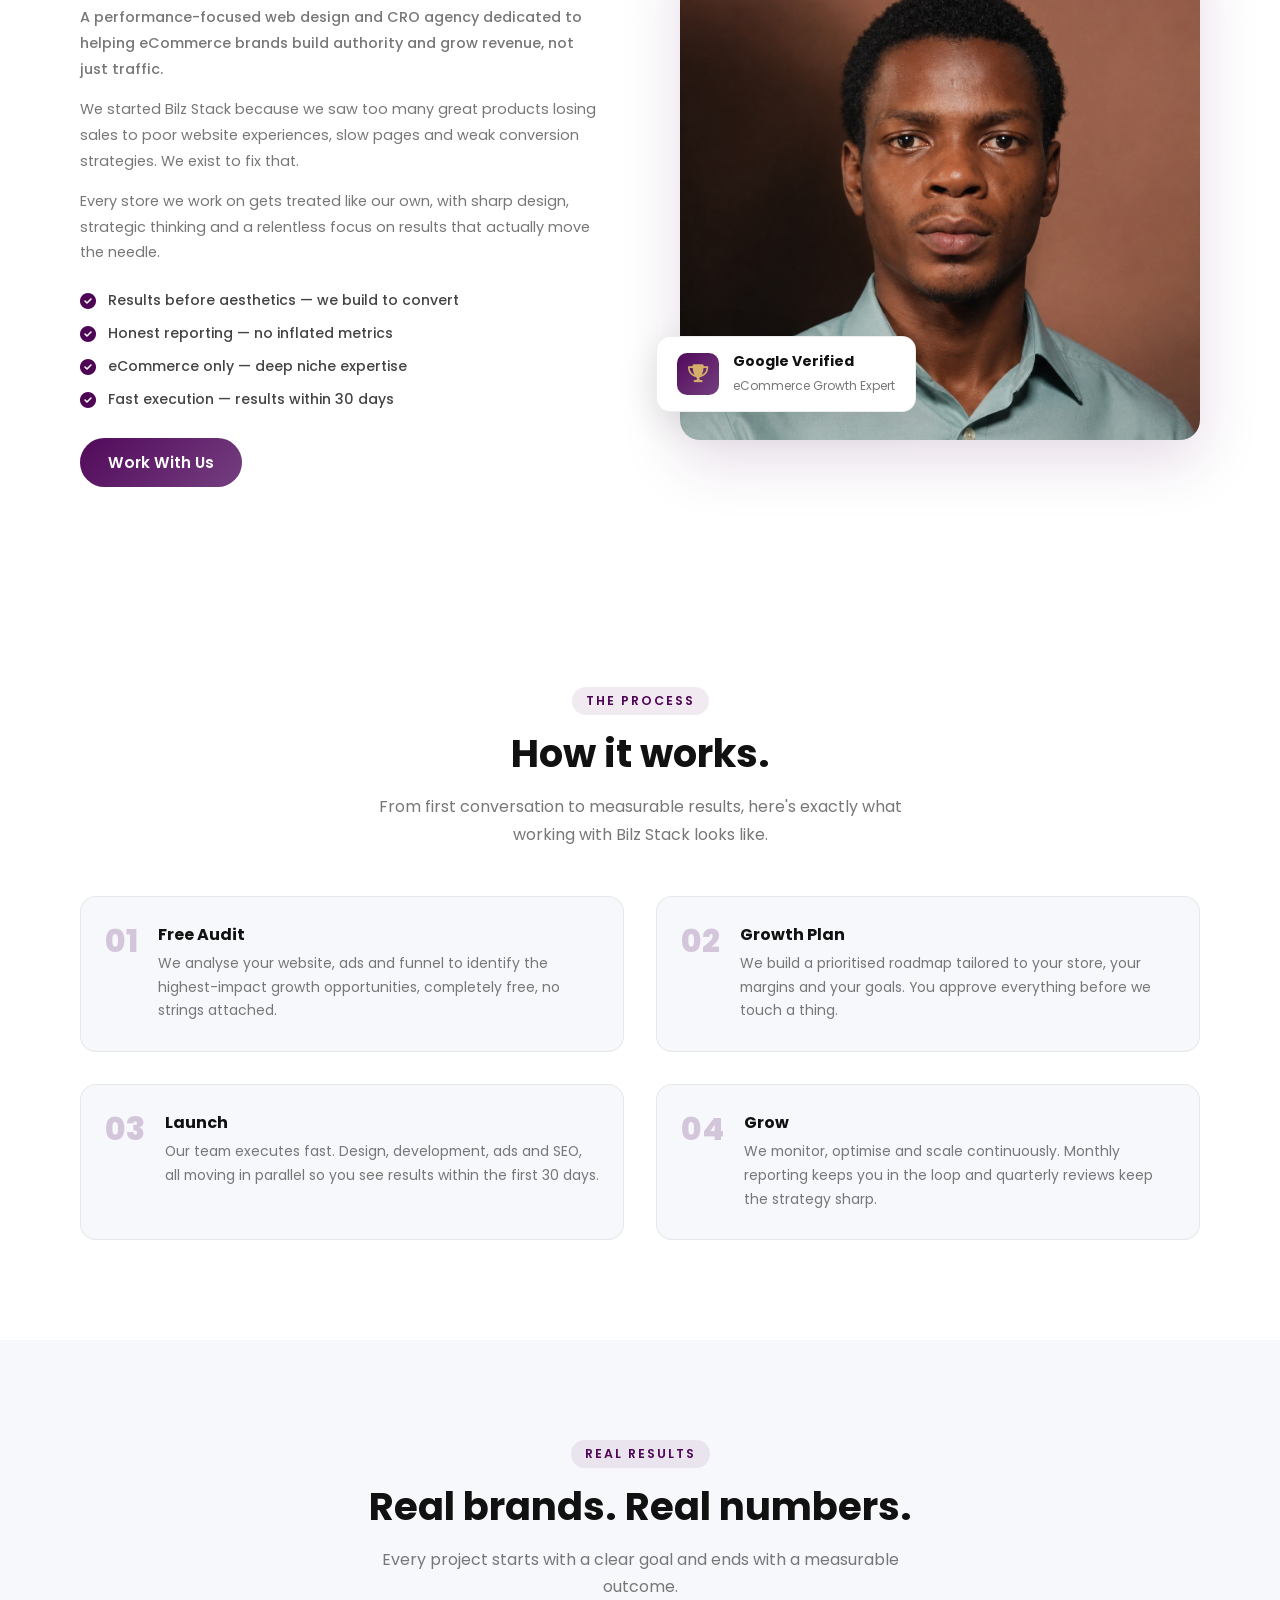
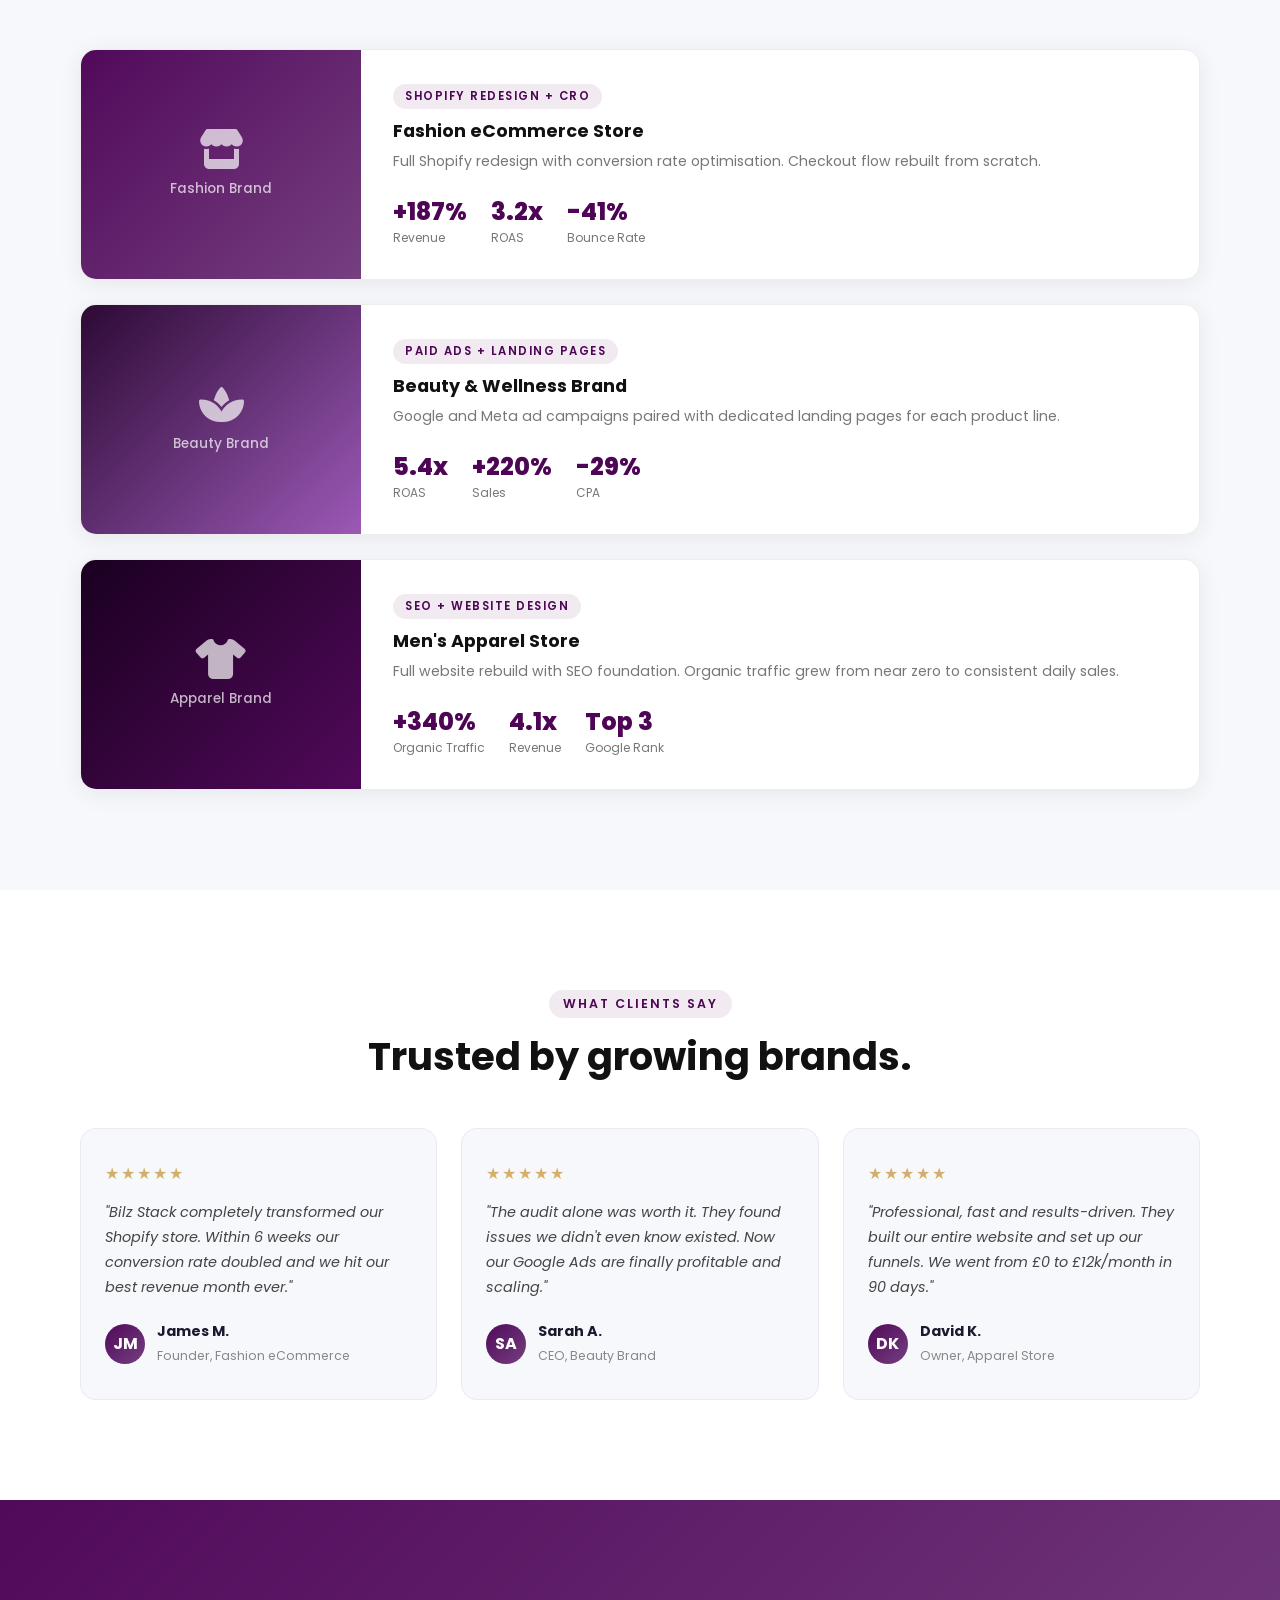
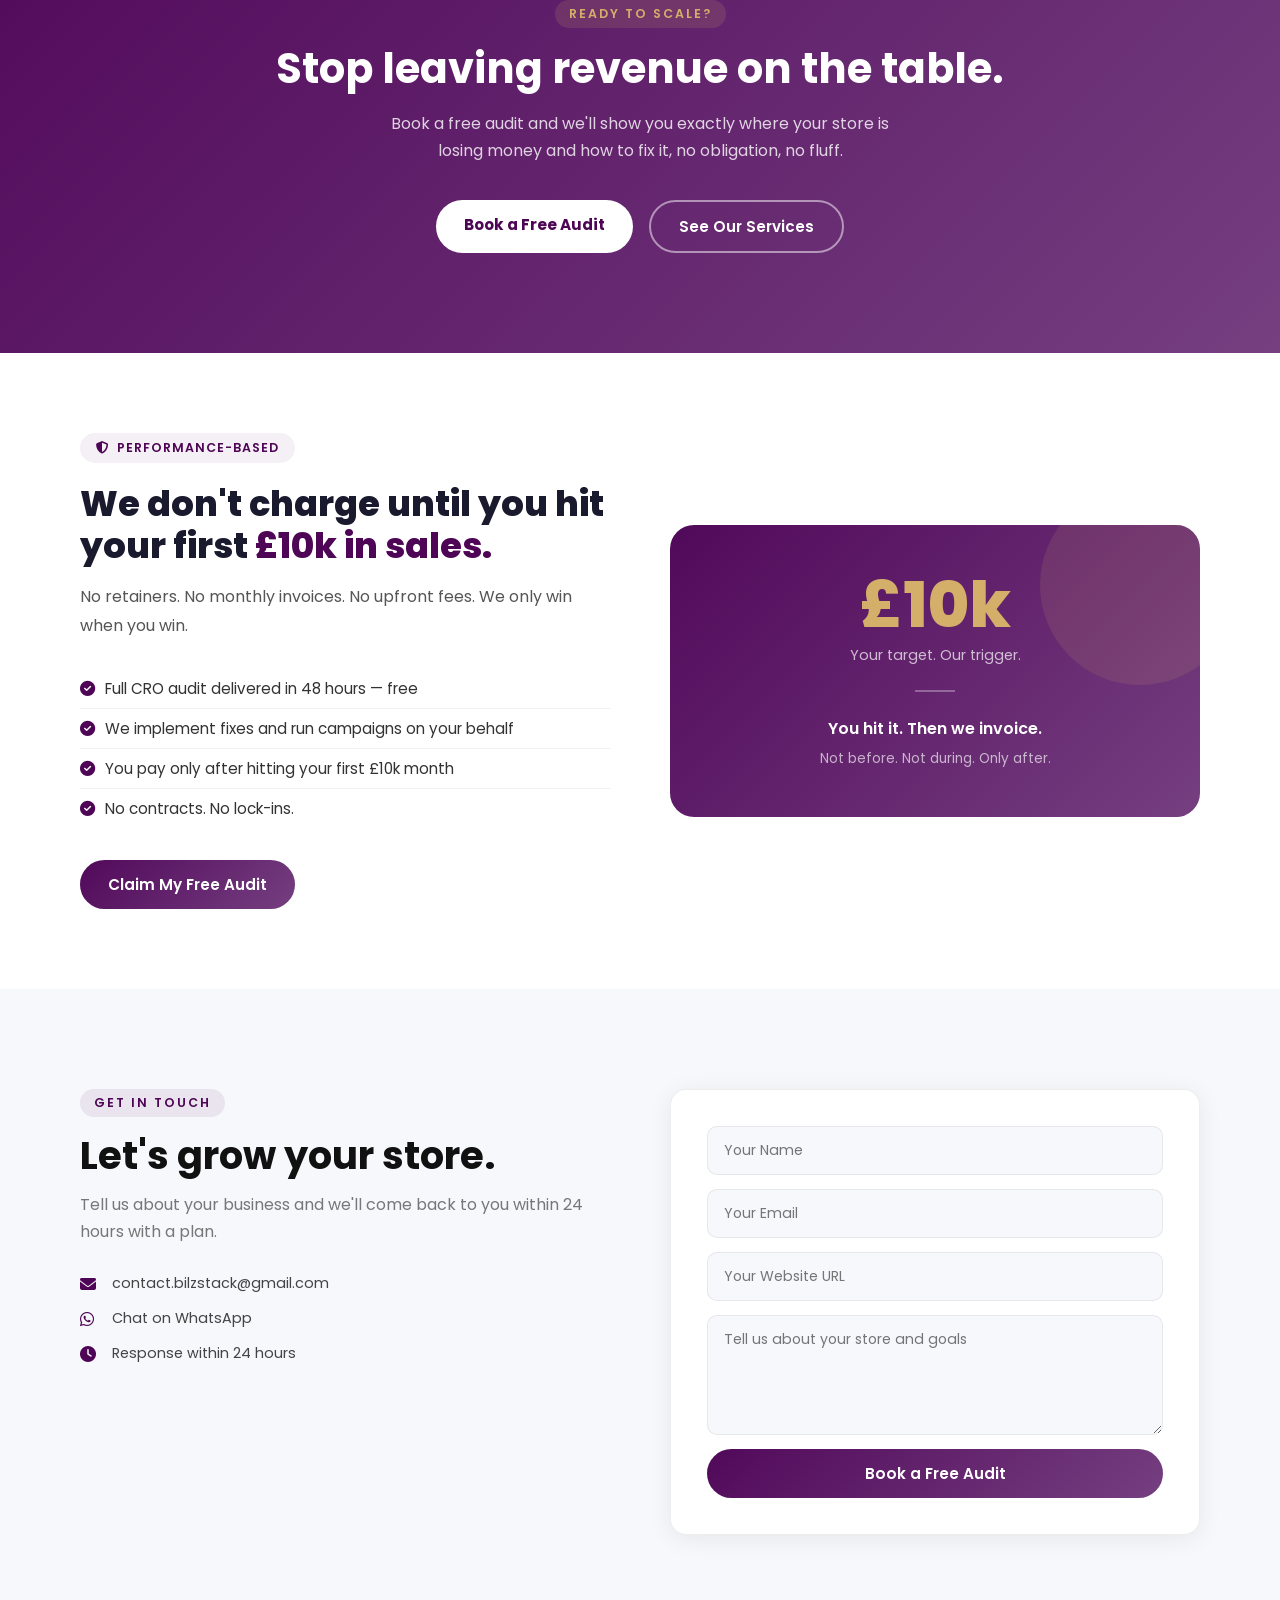
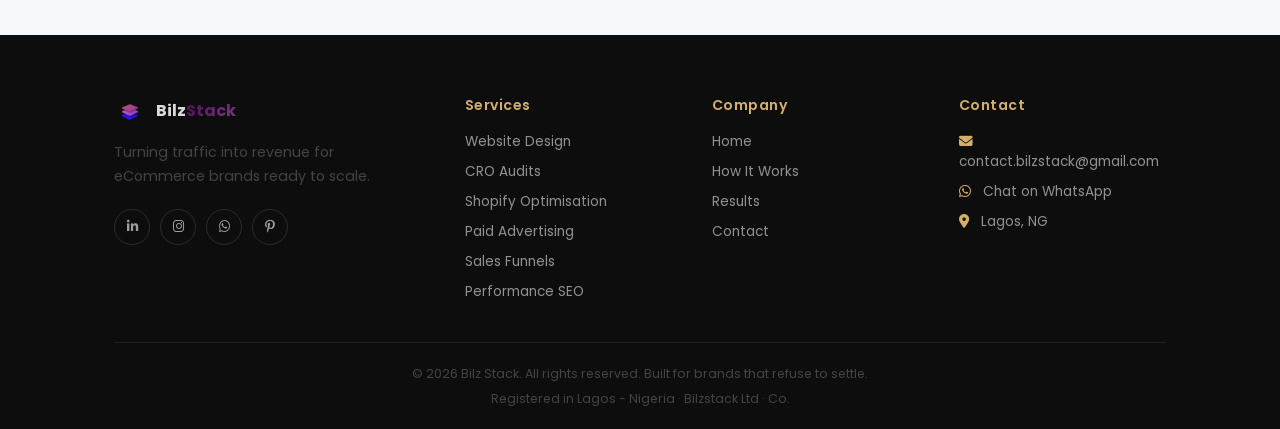
==== commit 0447b5c0: "Update index.html" ====
--- a/index.html
+++ b/index.html
@@ -168,42 +168,48 @@
       <p class="section-sub reveal">We handle the full digital stack, from your website to your ads, so you can focus on running your business.</p>
       <div class="services-grid">
 
-        <div class="service-card reveal reveal-delay-1">
+                <div class="service-card reveal reveal-delay-1">
           <div class="service-icon"><i class="fas fa-laptop-code"></i></div>
           <h3>Website Design</h3>
           <p>Modern, conversion-focused websites built to turn visitors into paying customers.</p>
+          <a href="services.html" class="btn-text">Learn More <i class="fas fa-arrow-right"></i></a>
         </div>
 
         <div class="service-card reveal reveal-delay-2">
           <div class="service-icon"><i class="fas fa-chart-line"></i></div>
           <h3>CRO Audits</h3>
           <p>We find exactly where your store is leaking revenue and fix it fast.</p>
+          <a href="services.html" class="btn-text">Learn More <i class="fas fa-arrow-right"></i></a>
         </div>
 
         <div class="service-card reveal reveal-delay-3">
           <div class="service-icon"><i class="fab fa-shopify"></i></div>
           <h3>Shopify Optimisation</h3>
           <p>Speed, UX and conversion improvements for Shopify stores ready to scale.</p>
+          <a href="services.html" class="btn-text">Learn More <i class="fas fa-arrow-right"></i></a>
         </div>
 
         <div class="service-card reveal reveal-delay-1">
           <div class="service-icon"><i class="fas fa-bullseye"></i></div>
           <h3>Paid Advertising</h3>
           <p>Google Ads and Meta campaigns built around your margins, not just clicks.</p>
+          <a href="services.html" class="btn-text">Learn More <i class="fas fa-arrow-right"></i></a>
         </div>
 
         <div class="service-card reveal reveal-delay-2">
           <div class="service-icon"><i class="fas fa-funnel-dollar"></i></div>
           <h3>Sales Funnels</h3>
           <p>Structured flows that guide your leads from first touch to checkout.</p>
+          <a href="services.html" class="btn-text">Learn More <i class="fas fa-arrow-right"></i></a>
         </div>
 
         <div class="service-card reveal reveal-delay-3">
           <div class="service-icon"><i class="fas fa-search"></i></div>
           <h3>Performance SEO</h3>
           <p>Technical and content SEO that builds long-term organic revenue.</p>
-        </div>
-
+          <a href="services.html" class="btn-text">Learn More <i class="fas fa-arrow-right"></i></a>
+        </div>
+        
         <div class="service-card reveal reveal-delay-1">
           <div class="service-icon"><i class="fas fa-cogs"></i></div>
           <h3>Workflow & Automation</h3>
